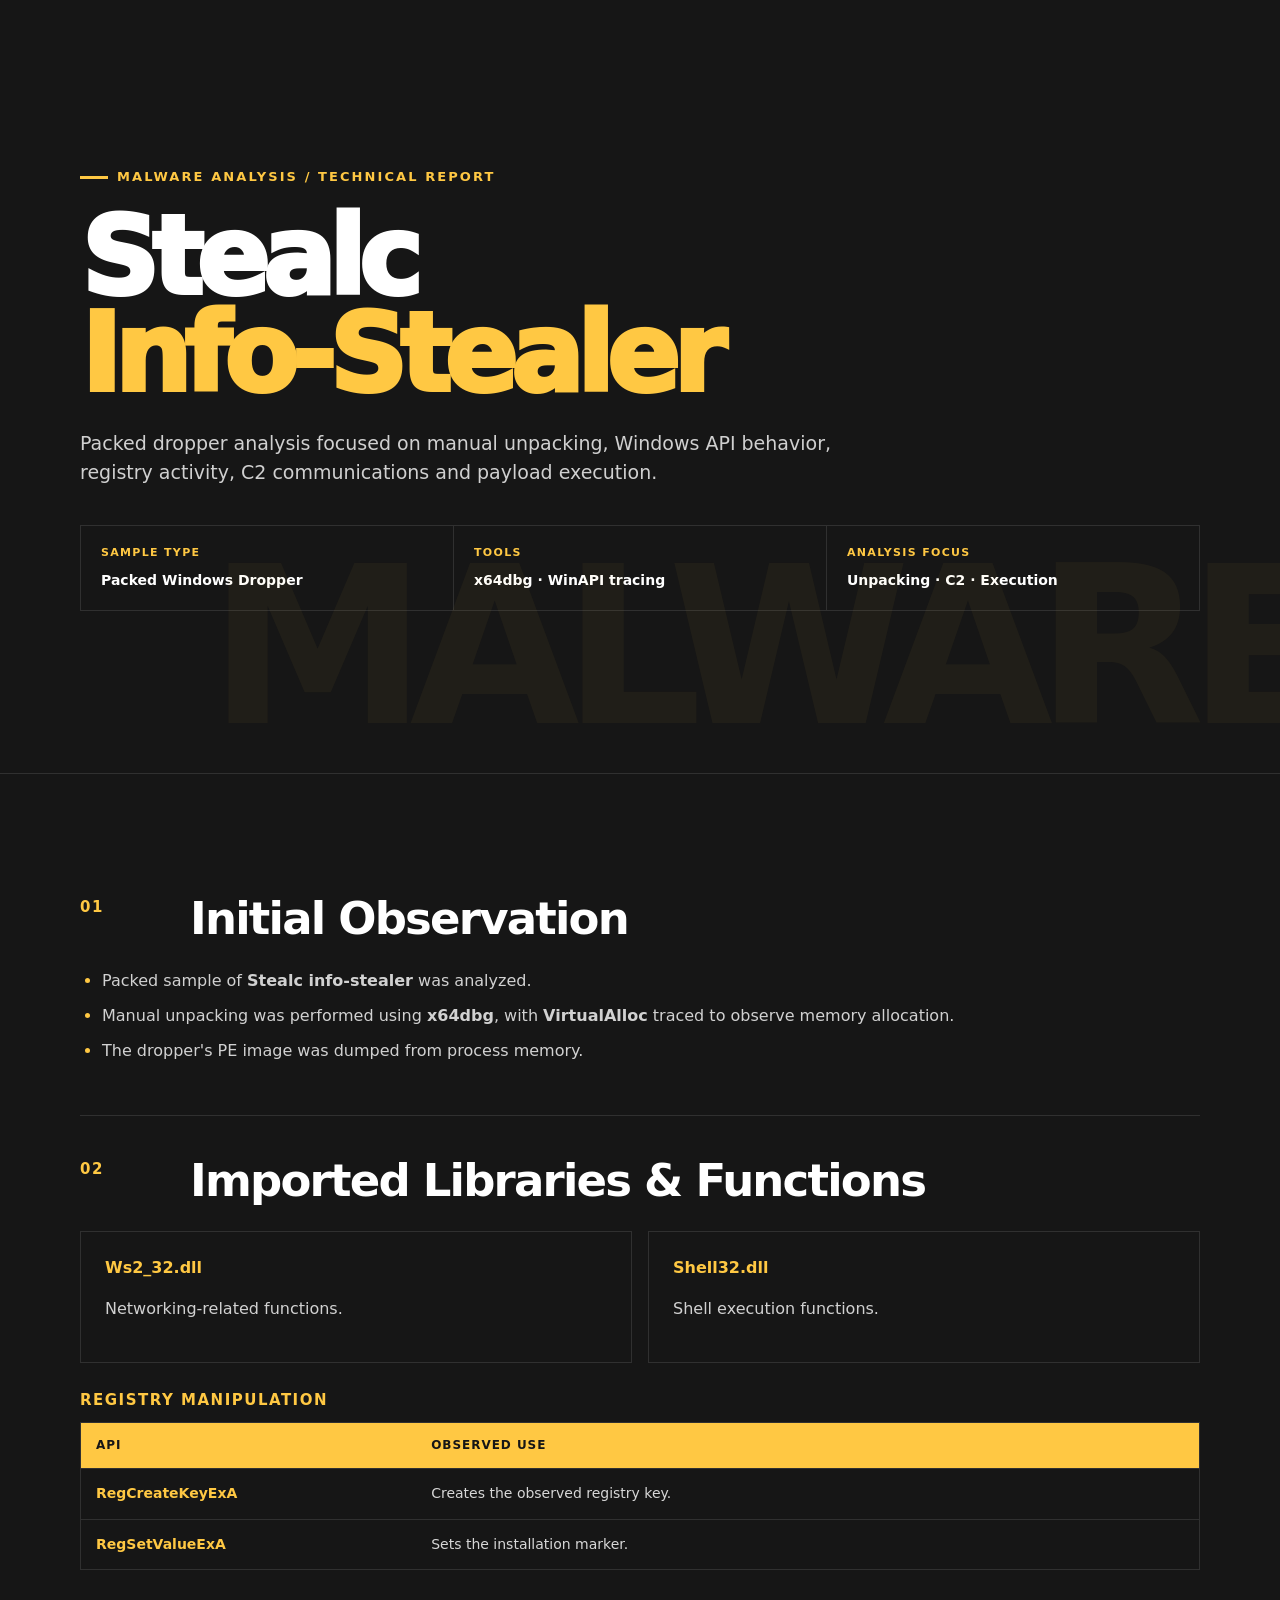
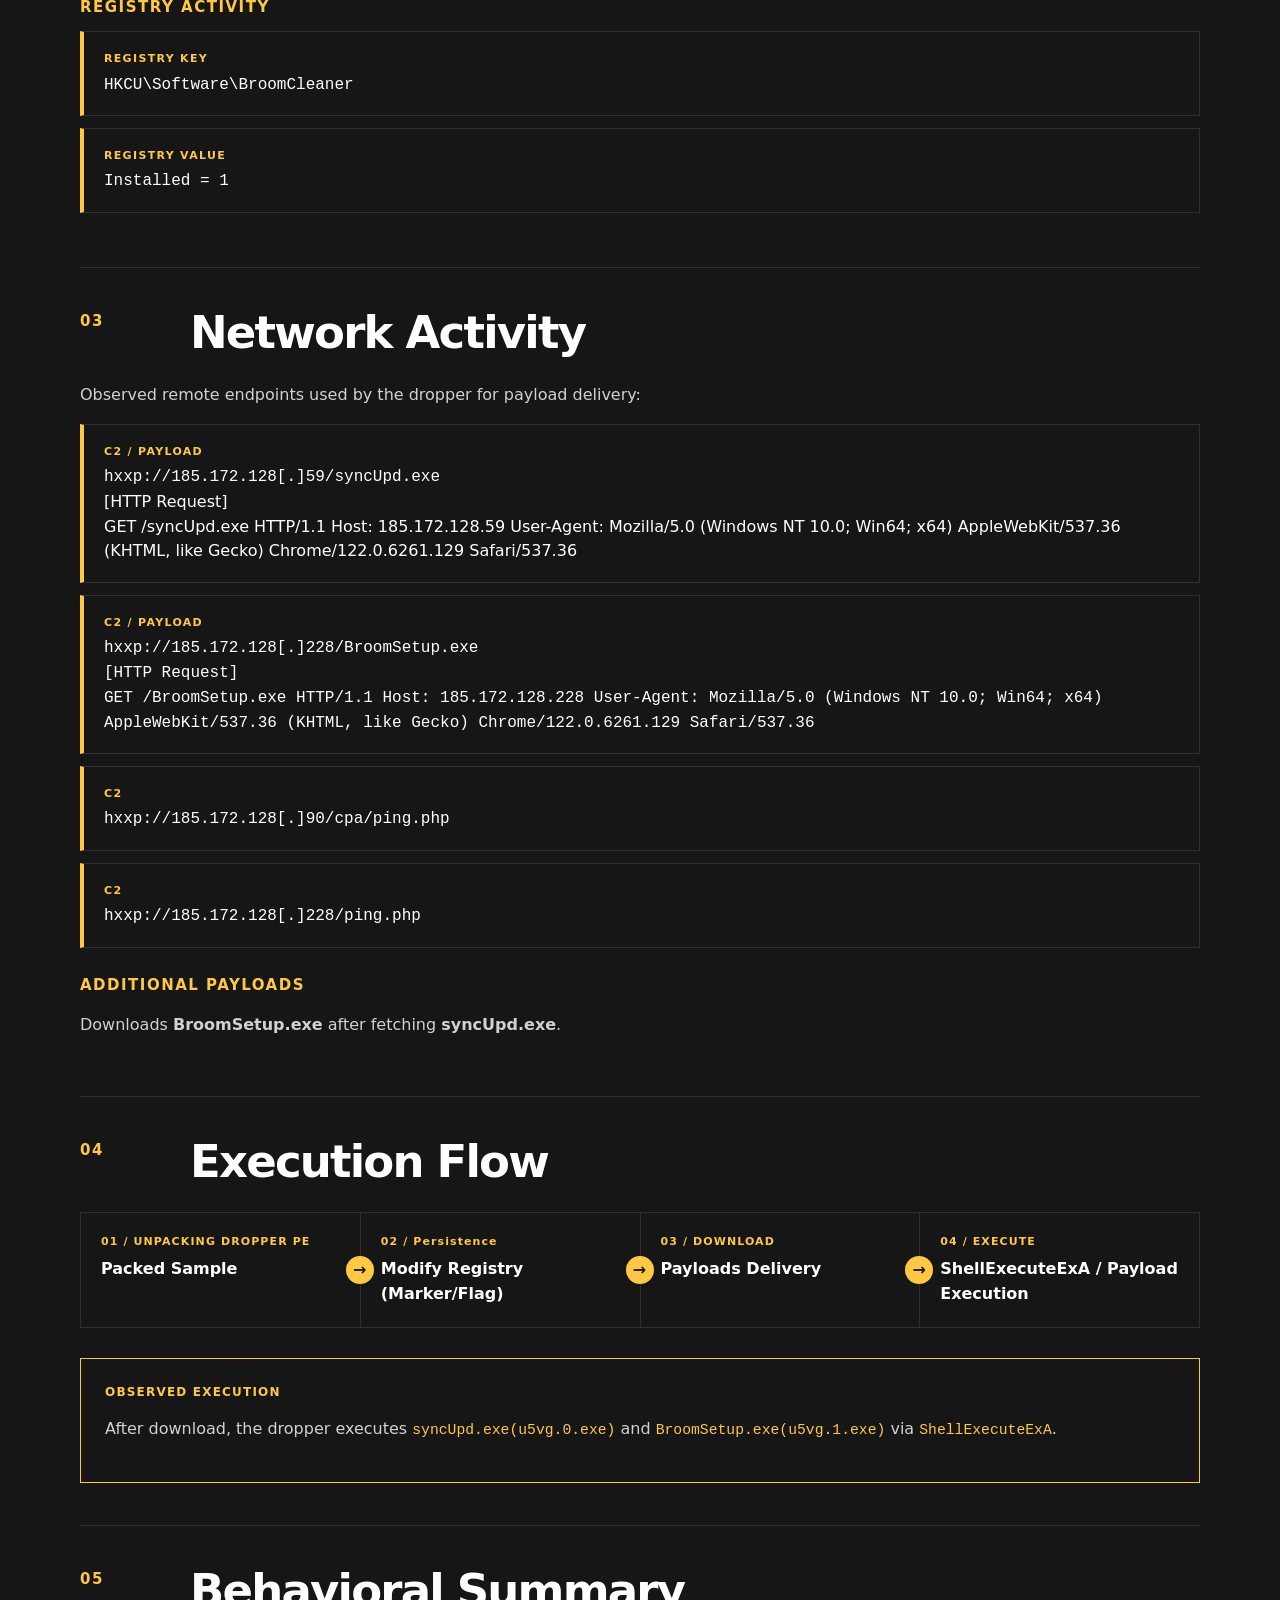
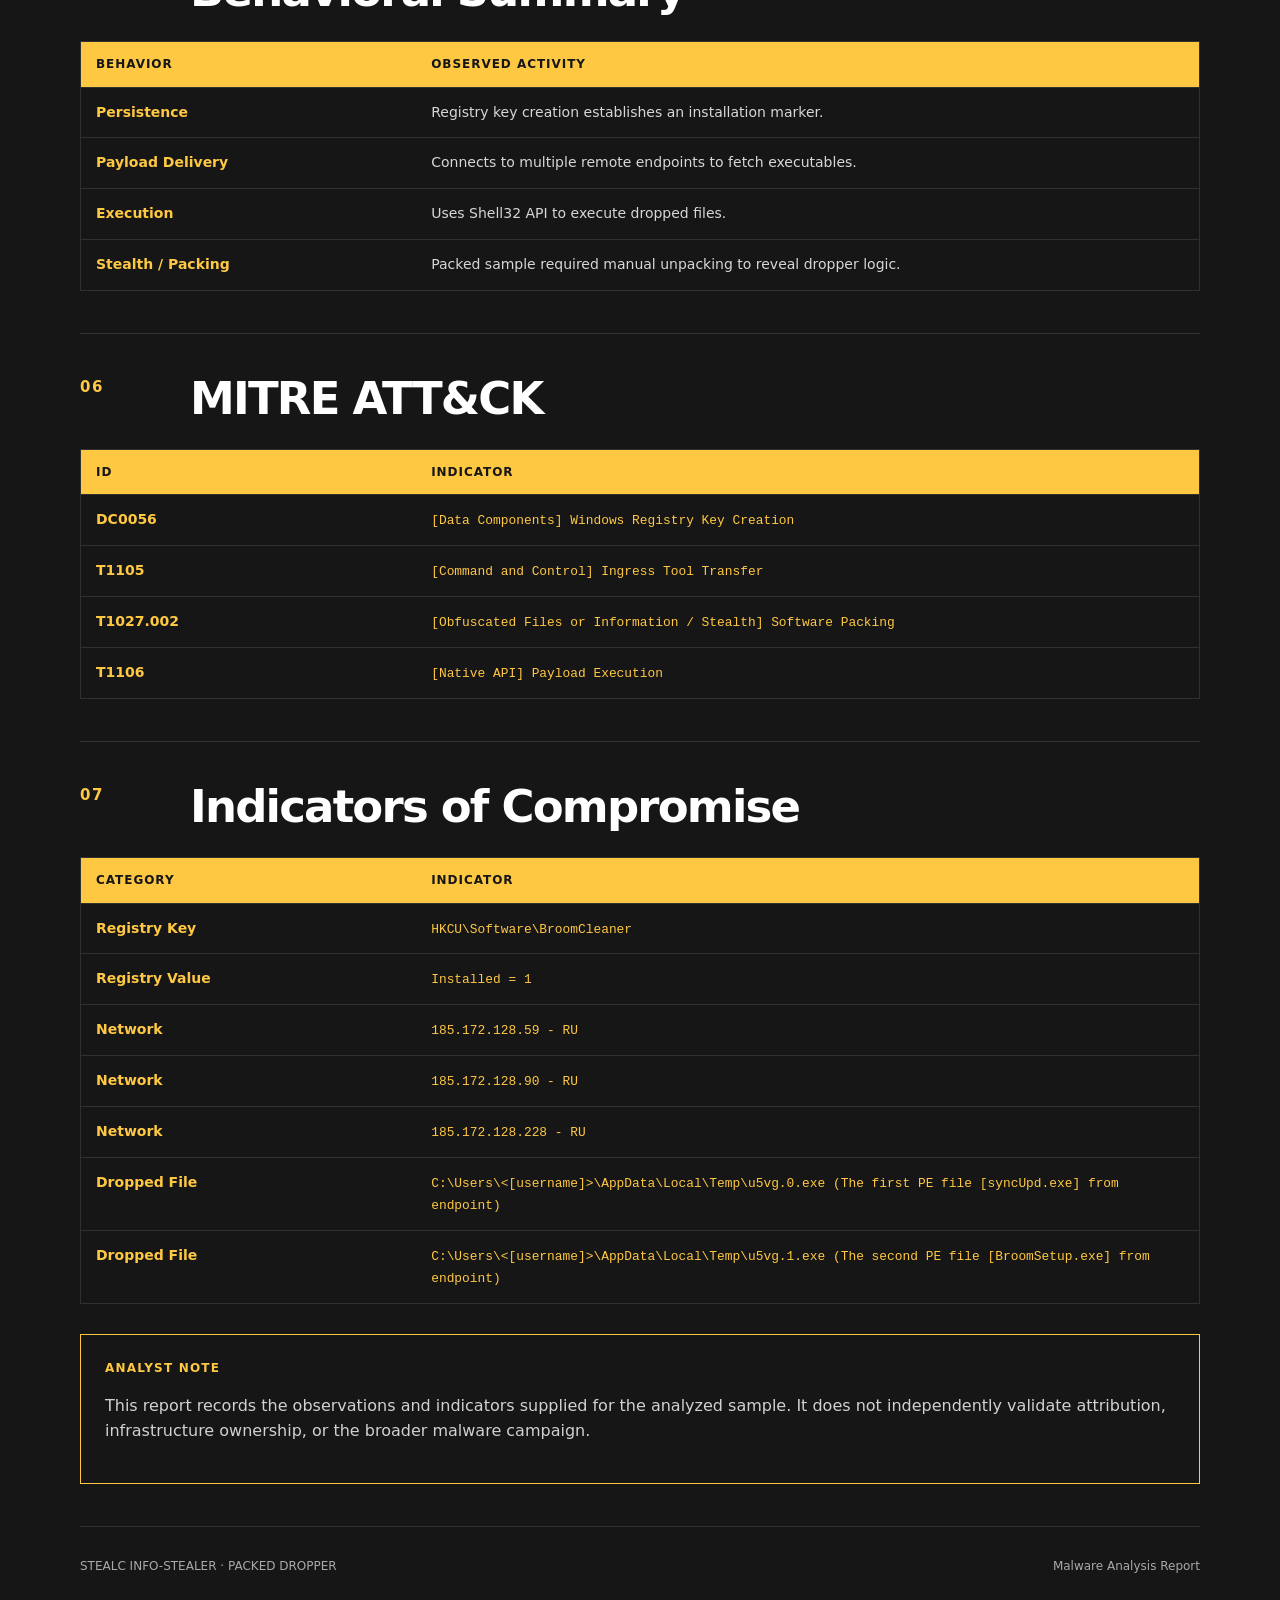
==== StealcReport/index.html @ ecc7126d "Update index.html with C2 payload HTTP requests Added HTTP request details for two payloads." ====
<!DOCTYPE html>
<html lang="en">
<head>
<meta charset="UTF-8">
<meta name="viewport" content="width=device-width, initial-scale=1.0">
<title>Stealc Info-Stealer — Malware Analysis Report</title>
<style>
  :root {
    --yellow: #ffc843;
    --black: #161616;
    --white: #ffffff;
    --muted: #a9a9a9;
    --line: #303030;
  }

  * { box-sizing: border-box; }

  body {
    margin: 0;
    background: var(--black);
    color: var(--white);
    font-family: Inter, ui-sans-serif, system-ui, -apple-system, BlinkMacSystemFont, "Segoe UI", sans-serif;
    line-height: 1.55;
  }

  .container {
    width: min(1120px, calc(100% - 40px));
    margin: 0 auto;
  }

  header {
    min-height: 86vh;
    display: flex;
    align-items: center;
    border-bottom: 1px solid var(--line);
    position: relative;
    overflow: hidden;
  }

  header::after {
    content: "MALWARE";
    position: absolute;
    right: -40px;
    bottom: -45px;
    font-size: clamp(90px, 18vw, 220px);
    font-weight: 900;
    letter-spacing: -0.08em;
    color: rgba(255, 200, 67, 0.045);
    pointer-events: none;
  }

  .eyebrow {
    display: inline-flex;
    align-items: center;
    gap: 9px;
    color: var(--yellow);
    font-size: 13px;
    font-weight: 800;
    letter-spacing: .16em;
    text-transform: uppercase;
  }

  .eyebrow::before {
    content: "";
    width: 28px;
    height: 3px;
    background: var(--yellow);
  }

  h1 {
    margin: 22px 0 12px;
    font-size: clamp(54px, 9vw, 108px);
    line-height: .9;
    letter-spacing: -.065em;
    font-weight: 950;
  }

  h1 span { color: var(--yellow); }

  .lead {
    max-width: 760px;
    color: #d0d0d0;
    font-size: 19px;
    margin: 25px 0 38px;
  }

  .meta {
    display: grid;
    grid-template-columns: repeat(3, 1fr);
    gap: 1px;
    background: var(--line);
    border: 1px solid var(--line);
  }

  .meta > div {
    background: var(--black);
    padding: 18px 20px;
  }

  .label {
    display: block;
    color: var(--yellow);
    font-size: 11px;
    font-weight: 900;
    text-transform: uppercase;
    letter-spacing: .12em;
    margin-bottom: 6px;
  }

  .value {
    font-weight: 700;
    font-size: 14px;
  }

  main { padding: 80px 0; }

  section {
    padding: 42px 0;
    border-bottom: 1px solid var(--line);
  }

  .section-head {
    display: grid;
    grid-template-columns: 90px 1fr;
    gap: 20px;
    align-items: start;
    margin-bottom: 28px;
  }

  .number {
    color: var(--yellow);
    font-size: 15px;
    font-weight: 900;
    letter-spacing: .1em;
  }

  h2 {
    margin: 0;
    font-size: clamp(28px, 4vw, 45px);
    letter-spacing: -.04em;
    line-height: 1;
  }

  h3 {
    font-size: 15px;
    margin: 26px 0 10px;
    color: var(--yellow);
    text-transform: uppercase;
    letter-spacing: .1em;
  }

  p { color: #d1d1d1; }

  ul {
    margin: 0;
    padding-left: 22px;
  }

  li {
    margin: 10px 0;
    color: #d1d1d1;
  }

  li::marker { color: var(--yellow); }

  .grid {
    display: grid;
    grid-template-columns: repeat(2, 1fr);
    gap: 16px;
  }

  .card {
    border: 1px solid var(--line);
    padding: 24px;
    background: #161616;
  }

  .card strong { color: var(--yellow); }

  table {
    width: 100%;
    border-collapse: collapse;
    border: 1px solid var(--line);
    overflow: hidden;
  }

  th {
    text-align: left;
    color: var(--black);
    background: var(--yellow);
    padding: 13px 15px;
    font-size: 12px;
    text-transform: uppercase;
    letter-spacing: .08em;
  }

  td {
    padding: 14px 15px;
    border-top: 1px solid var(--line);
    color: #d7d7d7;
    font-size: 14px;
    vertical-align: top;
  }

  td:first-child {
    color: var(--yellow);
    font-weight: 800;
    width: 30%;
  }

  code {
    color: var(--yellow);
    font-family: "SFMono-Regular", Consolas, "Liberation Mono", monospace;
    font-size: .92em;
  }

  .ioc {
    border-left: 4px solid var(--yellow);
    padding: 18px 20px;
    background: #161616;
    border-top: 1px solid var(--line);
    border-right: 1px solid var(--line);
    border-bottom: 1px solid var(--line);
    margin: 12px 0;
    word-break: break-word;
  }

  .ioc .type {
    color: var(--yellow);
    font-size: 11px;
    font-weight: 900;
    letter-spacing: .12em;
    text-transform: uppercase;
    margin-bottom: 5px;
  }

  .ioc .indicator {
    font-family: "SFMono-Regular", Consolas, monospace;
    color: white;
  }

  .flow {
    display: flex;
    align-items: stretch;
    gap: 0;
    margin-top: 25px;
  }

  .flow .step {
    flex: 1;
    border: 1px solid var(--line);
    padding: 20px;
    position: relative;
  }

  .flow .step + .step { border-left: 0; }

  .flow .step:not(:last-child)::after {
    content: "→";
    position: absolute;
    right: -14px;
    top: 50%;
    transform: translateY(-50%);
    z-index: 2;
    width: 28px;
    height: 28px;
    border-radius: 50%;
    background: var(--yellow);
    color: var(--black);
    display: grid;
    place-items: center;
    font-weight: 900;
  }

  .step-num {
    color: var(--yellow);
    font-size: 11px;
    font-weight: 900;
    letter-spacing: .1em;
  }

  .step-title {
    font-weight: 850;
    margin-top: 7px;
  }

  .callout {
    margin-top: 30px;
    padding: 24px;
    border: 1px solid var(--yellow);
  }

  .callout strong {
    color: var(--yellow);
    display: block;
    margin-bottom: 7px;
    text-transform: uppercase;
    letter-spacing: .1em;
    font-size: 12px;
  }

  footer {
    padding: 30px 0 45px;
    color: var(--muted);
    font-size: 12px;
    display: flex;
    justify-content: space-between;
    gap: 20px;
  }

  @media (max-width: 760px) {
    .container { width: min(100% - 28px, 1120px); }
    .meta, .grid { grid-template-columns: 1fr; }
    .section-head { grid-template-columns: 50px 1fr; gap: 12px; }
    .flow { flex-direction: column; }
    .flow .step + .step { border-left: 1px solid var(--line); border-top: 0; }
    .flow .step:not(:last-child)::after {
      right: 50%;
      top: auto;
      bottom: -14px;
      transform: translateX(50%);
    }
    footer { flex-direction: column; }
  }

  @media print {
    body { background: var(--black); }
    header { min-height: 95vh; }
    section { break-inside: avoid; }
    .container { width: 94%; }
  }
</style>
</head>

<body>
<header>
  <div class="container">
    <div class="eyebrow">Malware Analysis / Technical Report</div>
    <h1>Stealc<br><span>Info-Stealer</span></h1>
    <p class="lead">
      Packed dropper analysis focused on manual unpacking, Windows API behavior,
      registry activity, C2 communications and payload execution.
    </p>

    <div class="meta">
      <div>
        <span class="label">Sample Type</span>
        <span class="value">Packed Windows Dropper</span>
      </div>
      <div>
        <span class="label">Tools</span>
        <span class="value">x64dbg · WinAPI tracing</span>
      </div>
      <div>
        <span class="label">Analysis Focus</span>
        <span class="value">Unpacking · C2 · Execution</span>
      </div>
    </div>
  </div>
</header>

<main class="container">

<section>
  <div class="section-head">
    <div class="number">01</div>
    <h2>Initial Observation</h2>
  </div>
  <ul>
    <li>Packed sample of <strong>Stealc info-stealer</strong> was analyzed.</li>
    <li>Manual unpacking was performed using <strong>x64dbg</strong>, with <strong>VirtualAlloc</strong> traced to observe memory allocation.</li>
    <li>The dropper's PE image was dumped from process memory.</li>
  </ul>
</section>

<section>
  <div class="section-head">
    <div class="number">02</div>
    <h2>Imported Libraries &amp; Functions</h2>
  </div>

  <div class="grid">
    <div class="card">
      <strong>Ws2_32.dll</strong>
      <p>Networking-related functions.</p>
    </div>
    <div class="card">
      <strong>Shell32.dll</strong>
      <p>Shell execution functions.</p>
    </div>
  </div>

  <h3>Registry Manipulation</h3>
  <table>
    <thead>
      <tr><th>API</th><th>Observed use</th></tr>
    </thead>
    <tbody>
      <tr><td>RegCreateKeyExA</td><td>Creates the observed registry key.</td></tr>
      <tr><td>RegSetValueExA</td><td>Sets the installation marker.</td></tr>
    </tbody>
  </table>

  <h3>Registry Activity</h3>
  <div class="ioc">
    <div class="type">Registry Key</div>
    <div class="indicator">HKCU\Software\BroomCleaner</div>
  </div>
  <div class="ioc">
    <div class="type">Registry Value</div>
    <div class="indicator">Installed = 1</div>
  </div>
</section>

<section>
  <div class="section-head">
    <div class="number">03</div>
    <h2>Network Activity</h2>
  </div>

  <p>Observed remote endpoints used by the dropper for payload delivery:</p>

  <div class="ioc">
    <div class="type">C2 / Payload</div>
    <div class="indicator">hxxp://185.172.128[.]59/syncUpd.exe</div>

     <div class="subind">

           [HTTP Request]<br>
           GET /syncUpd.exe HTTP/1.1
           Host: 185.172.128.59
           User-Agent: Mozilla/5.0 (Windows NT 10.0; Win64; x64) AppleWebKit/537.36 (KHTML, like Gecko) Chrome/122.0.6261.129 Safari/537.36
     </div>
  </div>

  <div class="ioc">
    <div class="type">C2 / Payload</div>
    <div class="indicator">hxxp://185.172.128[.]228/BroomSetup.exe
        <div class="subind">

           [HTTP Request]<br>
           GET /BroomSetup.exe HTTP/1.1
           Host: 185.172.128.228  
           User-Agent: Mozilla/5.0 (Windows NT 10.0; Win64; x64) AppleWebKit/537.36 (KHTML, like Gecko) Chrome/122.0.6261.129 Safari/537.36

        </div>
       
    </div>
  </div>
  
  <div class="ioc">
    <div class="type">C2</div>
    <div class="indicator">hxxp://185.172.128[.]90/cpa/ping.php</div>
  </div>
  <div class="ioc">
    <div class="type">C2</div>
    <div class="indicator">hxxp://185.172.128[.]228/ping.php</div>
  </div>

  <h3>Additional Payloads</h3>
  <p>Downloads <strong>BroomSetup.exe</strong> after fetching <strong>syncUpd.exe</strong>.</p>
</section>

<section>
  <div class="section-head">
    <div class="number">04</div>
    <h2>Execution Flow</h2>
  </div>

  <div class="flow">
    <div class="step">
      <div class="step-num">01 / UNPACKING DROPPER PE</div>
      <div class="step-title">Packed Sample</div>
    </div>

    <div class="step">
      <div class="step-num">02 / Persistence</div>
      <div class="step-title">Modify Registry (Marker/Flag)</div>
    </div>
    
    <div class="step">
      <div class="step-num">03 / DOWNLOAD </div>
      <div class="step-title">Payloads Delivery</div>
    </div>
    <div class="step">
      <div class="step-num">04 / EXECUTE</div>
      <div class="step-title">ShellExecuteExA / Payload Execution</div>
    </div>

 
  </div>

  <div class="callout">
    <strong>Observed execution</strong>
    <p>
      After download, the dropper executes <code>syncUpd.exe(u5vg.0.exe)</code> and
      <code>BroomSetup.exe(u5vg.1.exe)</code> via <code>ShellExecuteExA</code>.
    </p>
  </div>
</section>

<section>
  <div class="section-head">
    <div class="number">05</div>
    <h2>Behavioral Summary</h2>
  </div>

  <table>
    <thead>
      <tr><th>Behavior</th><th>Observed Activity</th></tr>
    </thead>
    <tbody>
      <tr>
        <td>Persistence</td>
        <td>Registry key creation establishes an installation marker.</td>
      </tr>
      <tr>
        <td>Payload Delivery</td>
        <td>Connects to multiple remote endpoints to fetch executables.</td>
      </tr>
      <tr>
        <td>Execution</td>
        <td>Uses Shell32 API to execute dropped files.</td>
      </tr>
      <tr>
        <td>Stealth / Packing</td>
        <td>Packed sample required manual unpacking to reveal dropper logic.</td>
      </tr>
    </tbody>
  </table>
</section>
  <section>

     <div class="section-head">
        <div class="number">06</div>
        <h2>MITRE ATT&CK</h2>
     </div>


    
      <table>
        <thead>
          <tr><th>ID</th><th>Indicator</th></tr>
        </thead>
        <tbody>
          <tr><td>DC0056</td><td><code>[Data Components] Windows Registry Key Creation</code></td></tr>
          <tr><td>T1105</td><td><code>[Command and Control] Ingress Tool Transfer</code></td></tr>
          <tr><td>T1027.002</td><td><code>[Obfuscated Files or Information / Stealth] Software Packing</code></td></tr>
          <tr><td>T1106</td><td><code>[Native API] Payload Execution</code></td></tr>
        </tbody>
      </table>

  </section>

  
<section>

  <div class="section-head">
    <div class="number">07</div>
    <h2>Indicators of Compromise</h2>
  </div>


  <table>
    <thead>
      <tr><th>Category</th><th>Indicator</th></tr>
    </thead>
    <tbody>
      <tr><td>Registry Key</td><td><code>HKCU\Software\BroomCleaner</code></td></tr>
      <tr><td>Registry Value</td><td><code>Installed = 1</code></td></tr>
      <tr><td>Network</td><td><code>185.172.128.59 - RU</code></td></tr>
      <tr><td>Network</td><td><code>185.172.128.90 - RU</code></td></tr>
      <tr><td>Network</td><td><code>185.172.128.228 - RU</code></td></tr>
      <tr><td>Dropped File</td><td><code>C:\Users\<[username]>\AppData\Local\Temp\u5vg.0.exe (The first PE file [syncUpd.exe] from endpoint)</code></td></tr>
      <tr><td>Dropped File</td><td><code>C:\Users\<[username]>\AppData\Local\Temp\u5vg.1.exe (The second PE file [BroomSetup.exe] from endpoint)</code></td></tr>
    </tbody>
  </table>

  <div class="callout">
    <strong>Analyst Note</strong>
    <p>
      This report records the observations and indicators supplied for the analyzed sample.
      It does not independently validate attribution, infrastructure ownership,
      or the broader malware campaign.
    </p>
  </div>
</section>

<footer>
  <span>STEALC INFO-STEALER · PACKED DROPPER</span>
  <span>Malware Analysis Report</span>
</footer>

</main>
</body>
</html>
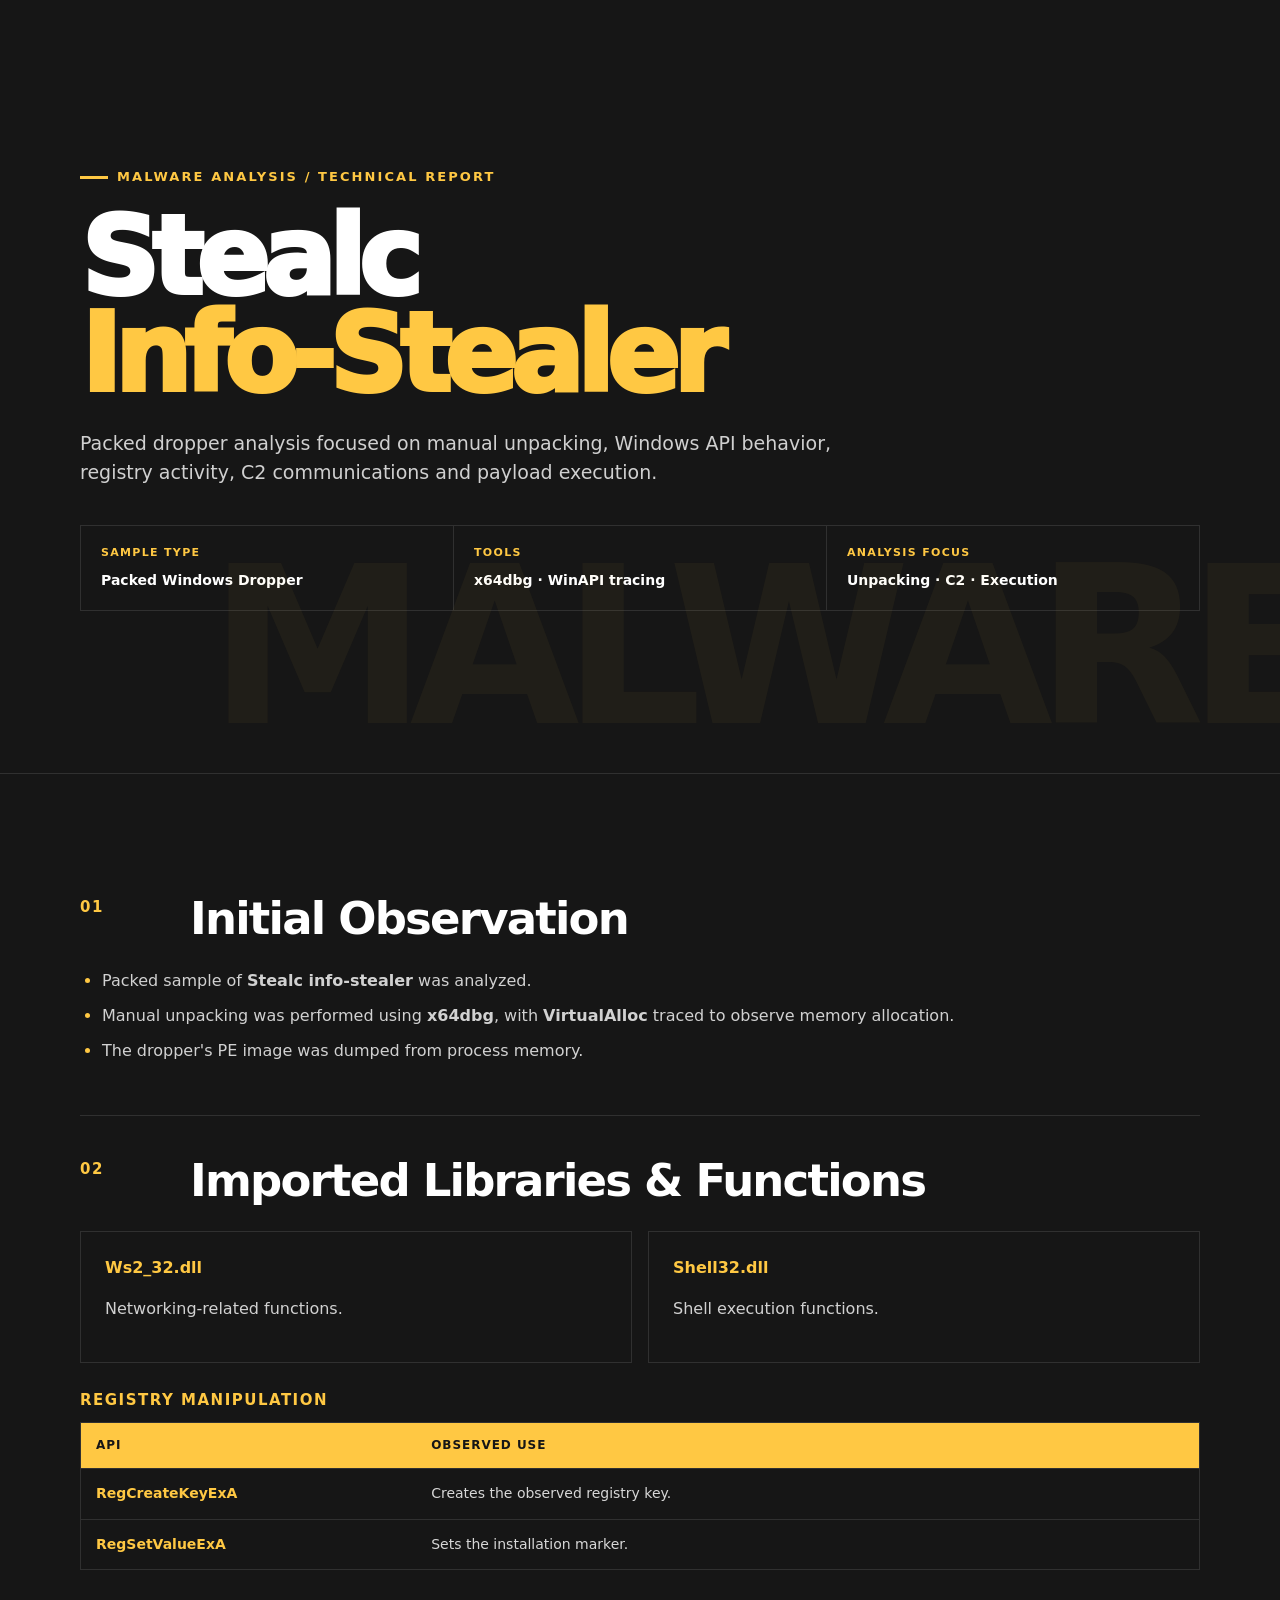
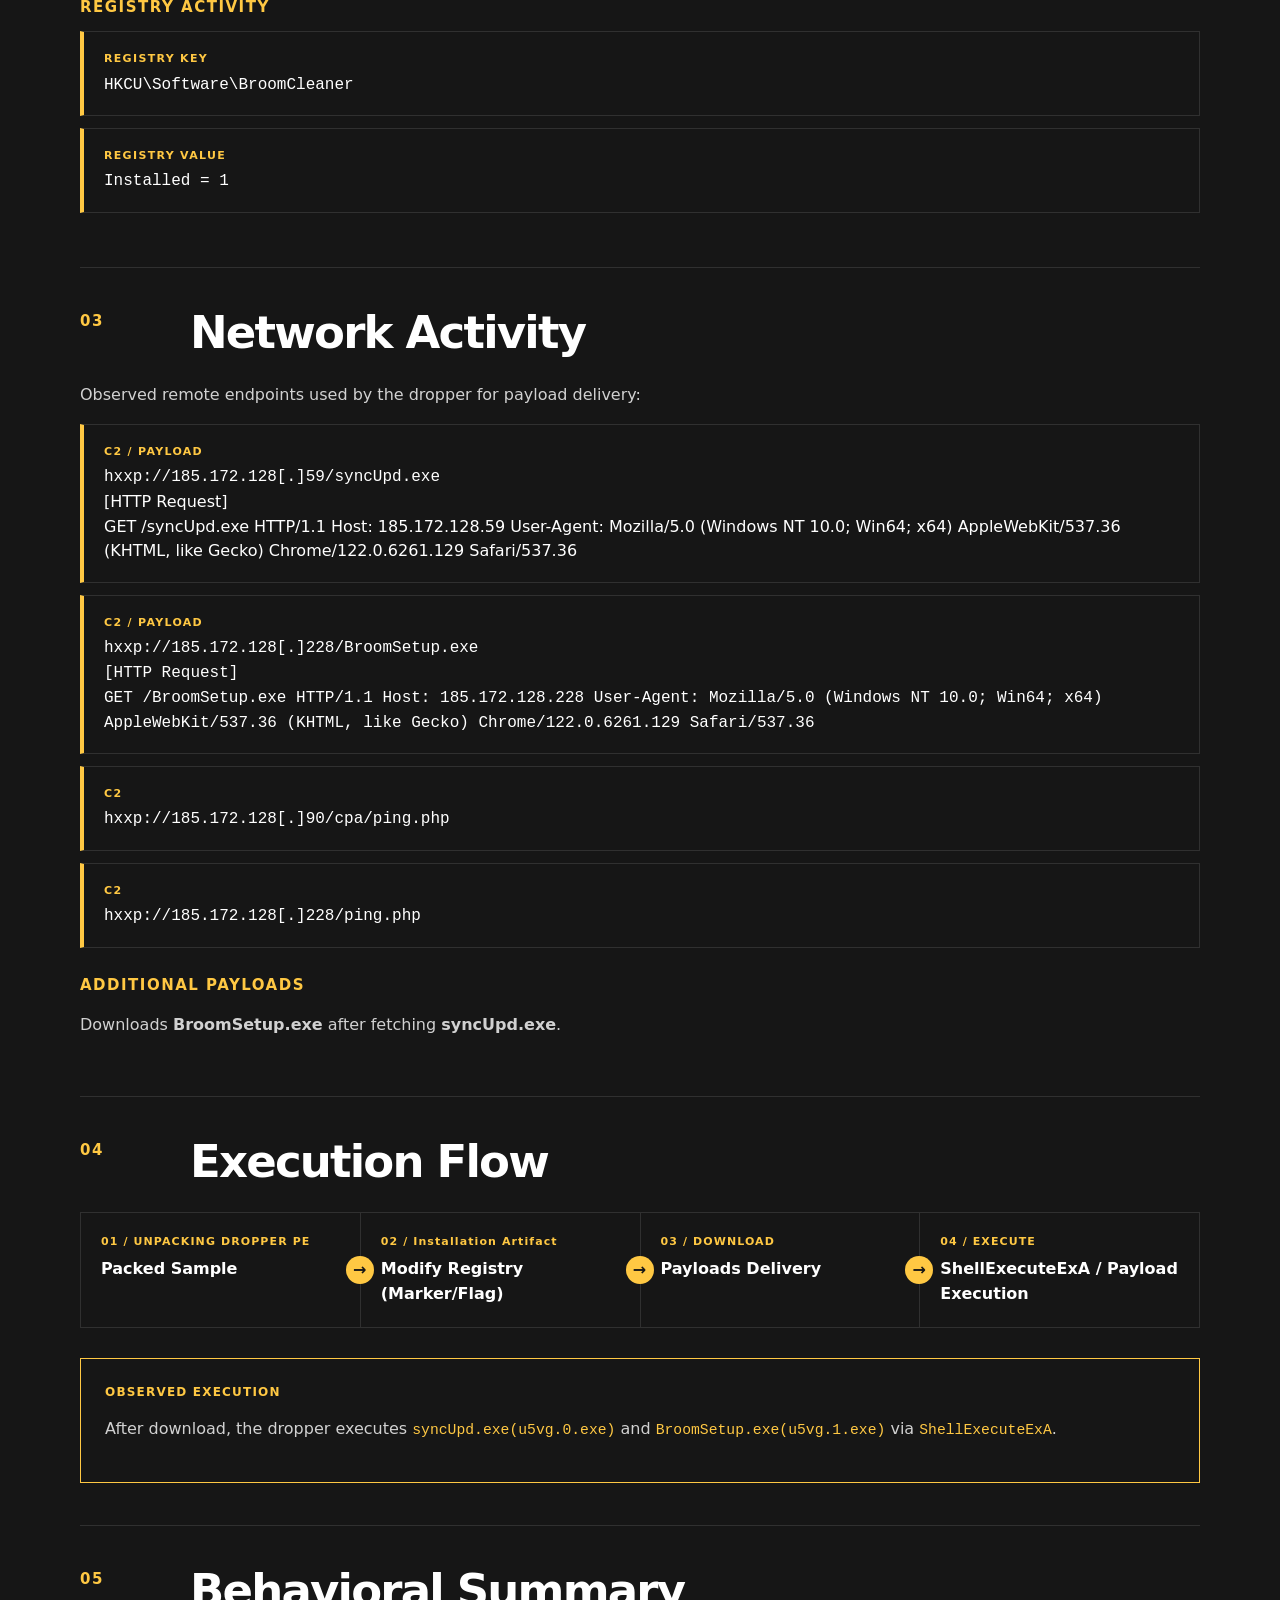
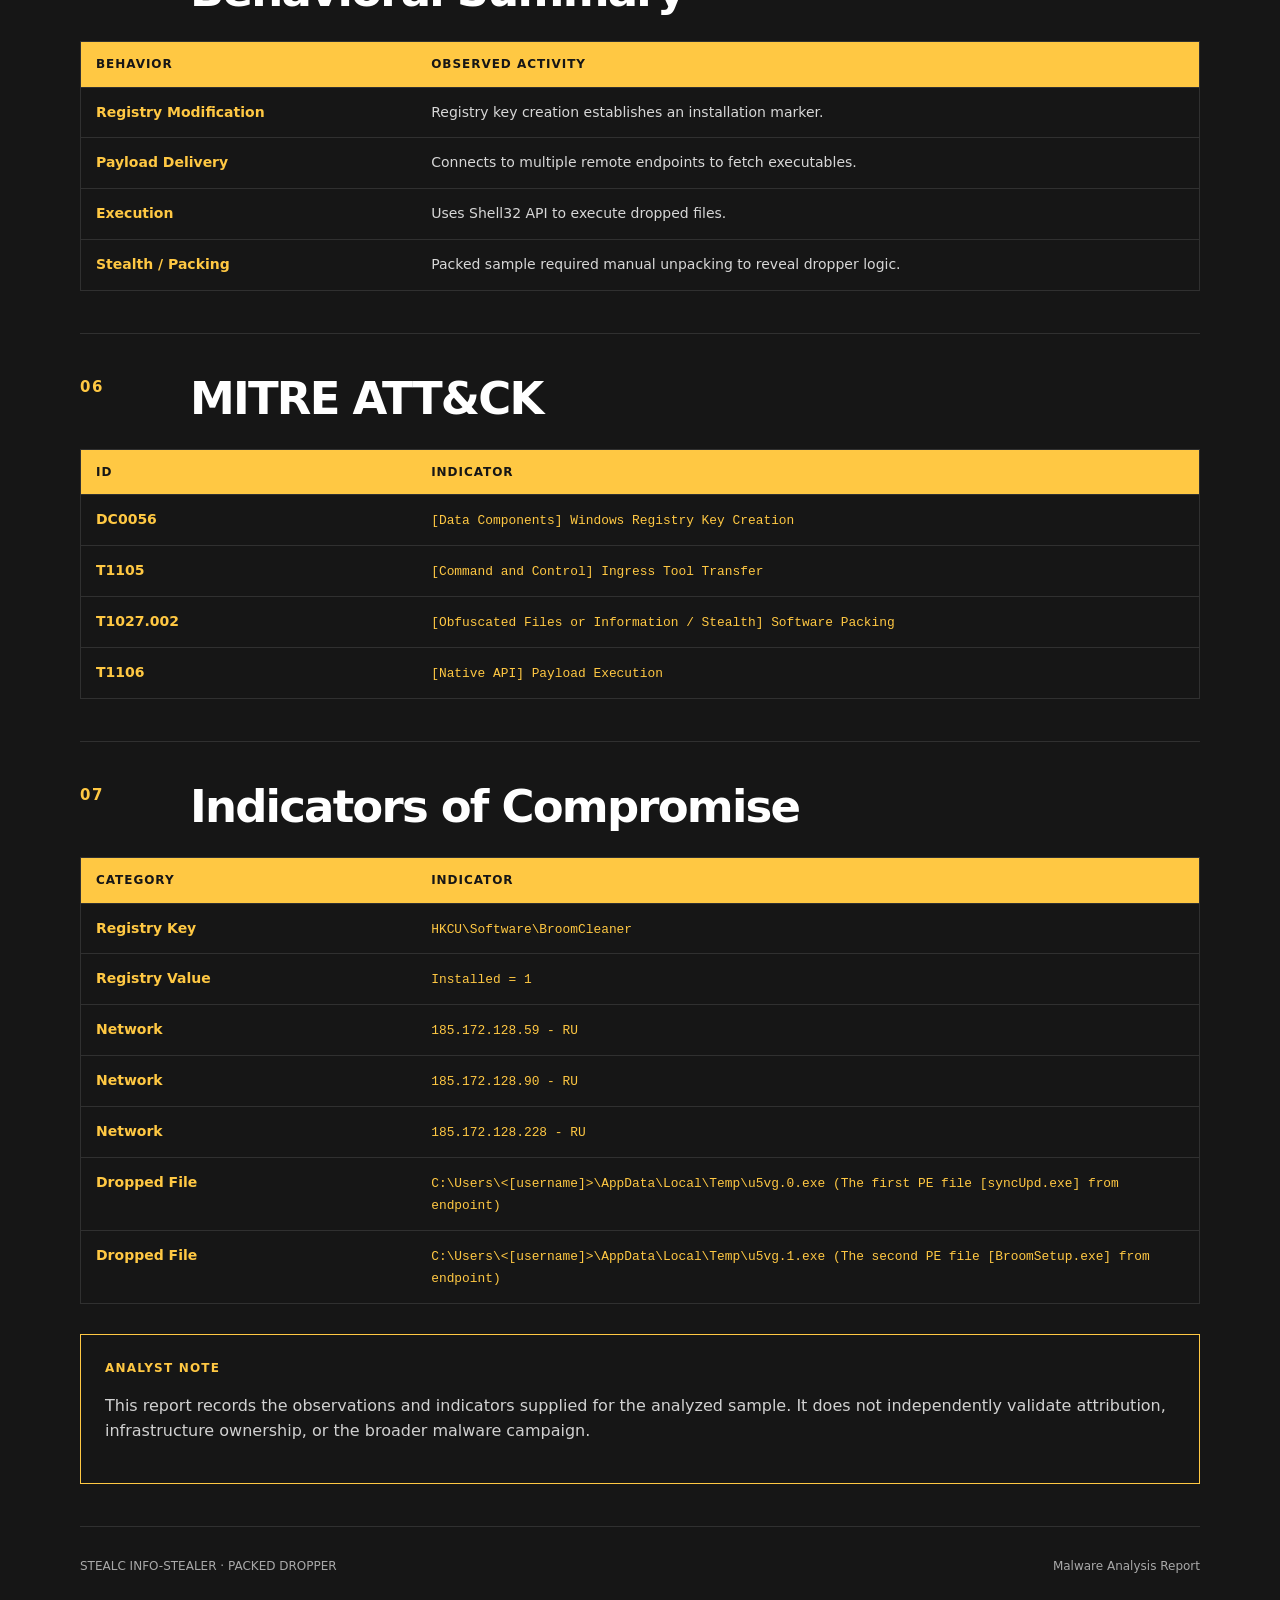
==== commit 6f61a231: "Update step description and behavior in index.html" ====
--- a/StealcReport/index.html
+++ b/StealcReport/index.html
@@ -474,7 +474,7 @@
     </div>
 
     <div class="step">
-      <div class="step-num">02 / Persistence</div>
+      <div class="step-num">02 / Installation Artifact</div>
       <div class="step-title">Modify Registry (Marker/Flag)</div>
     </div>
     
@@ -511,7 +511,7 @@
     </thead>
     <tbody>
       <tr>
-        <td>Persistence</td>
+        <td>Registry Modification</td>
         <td>Registry key creation establishes an installation marker.</td>
       </tr>
       <tr>
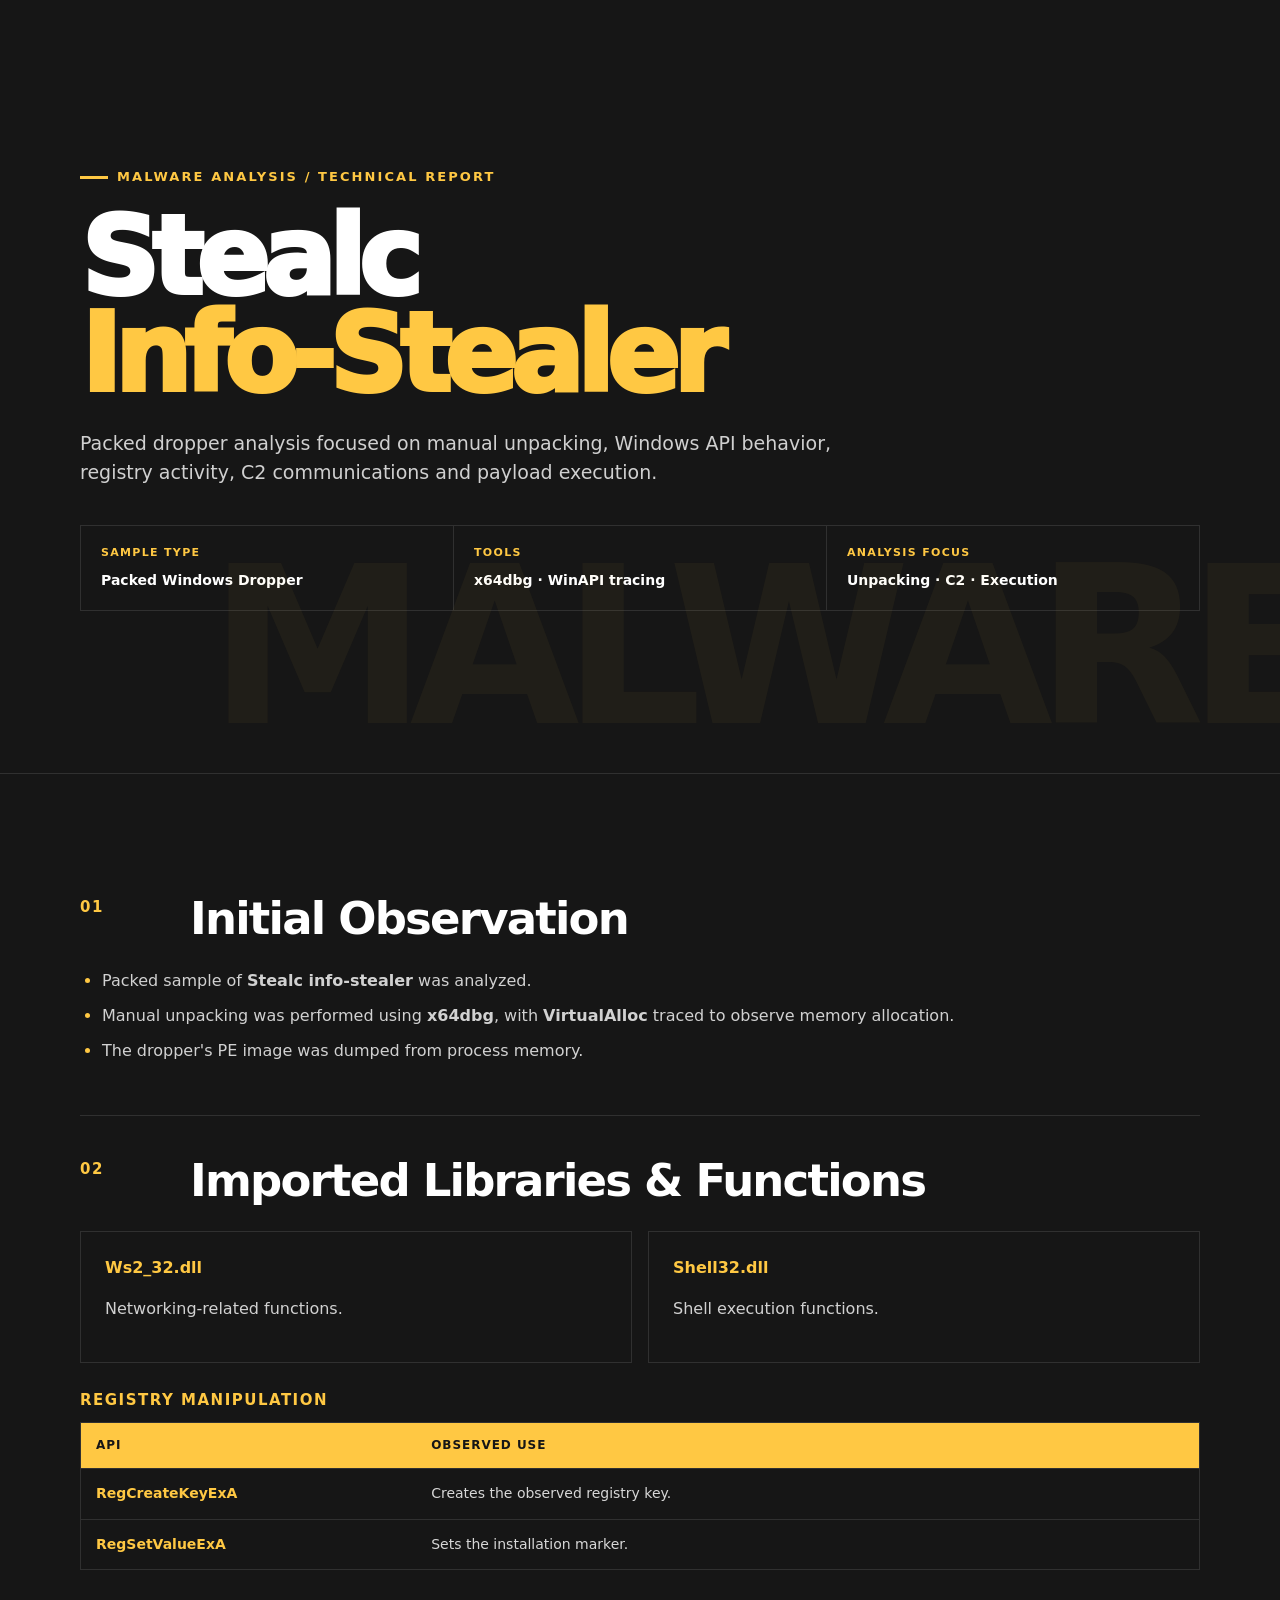
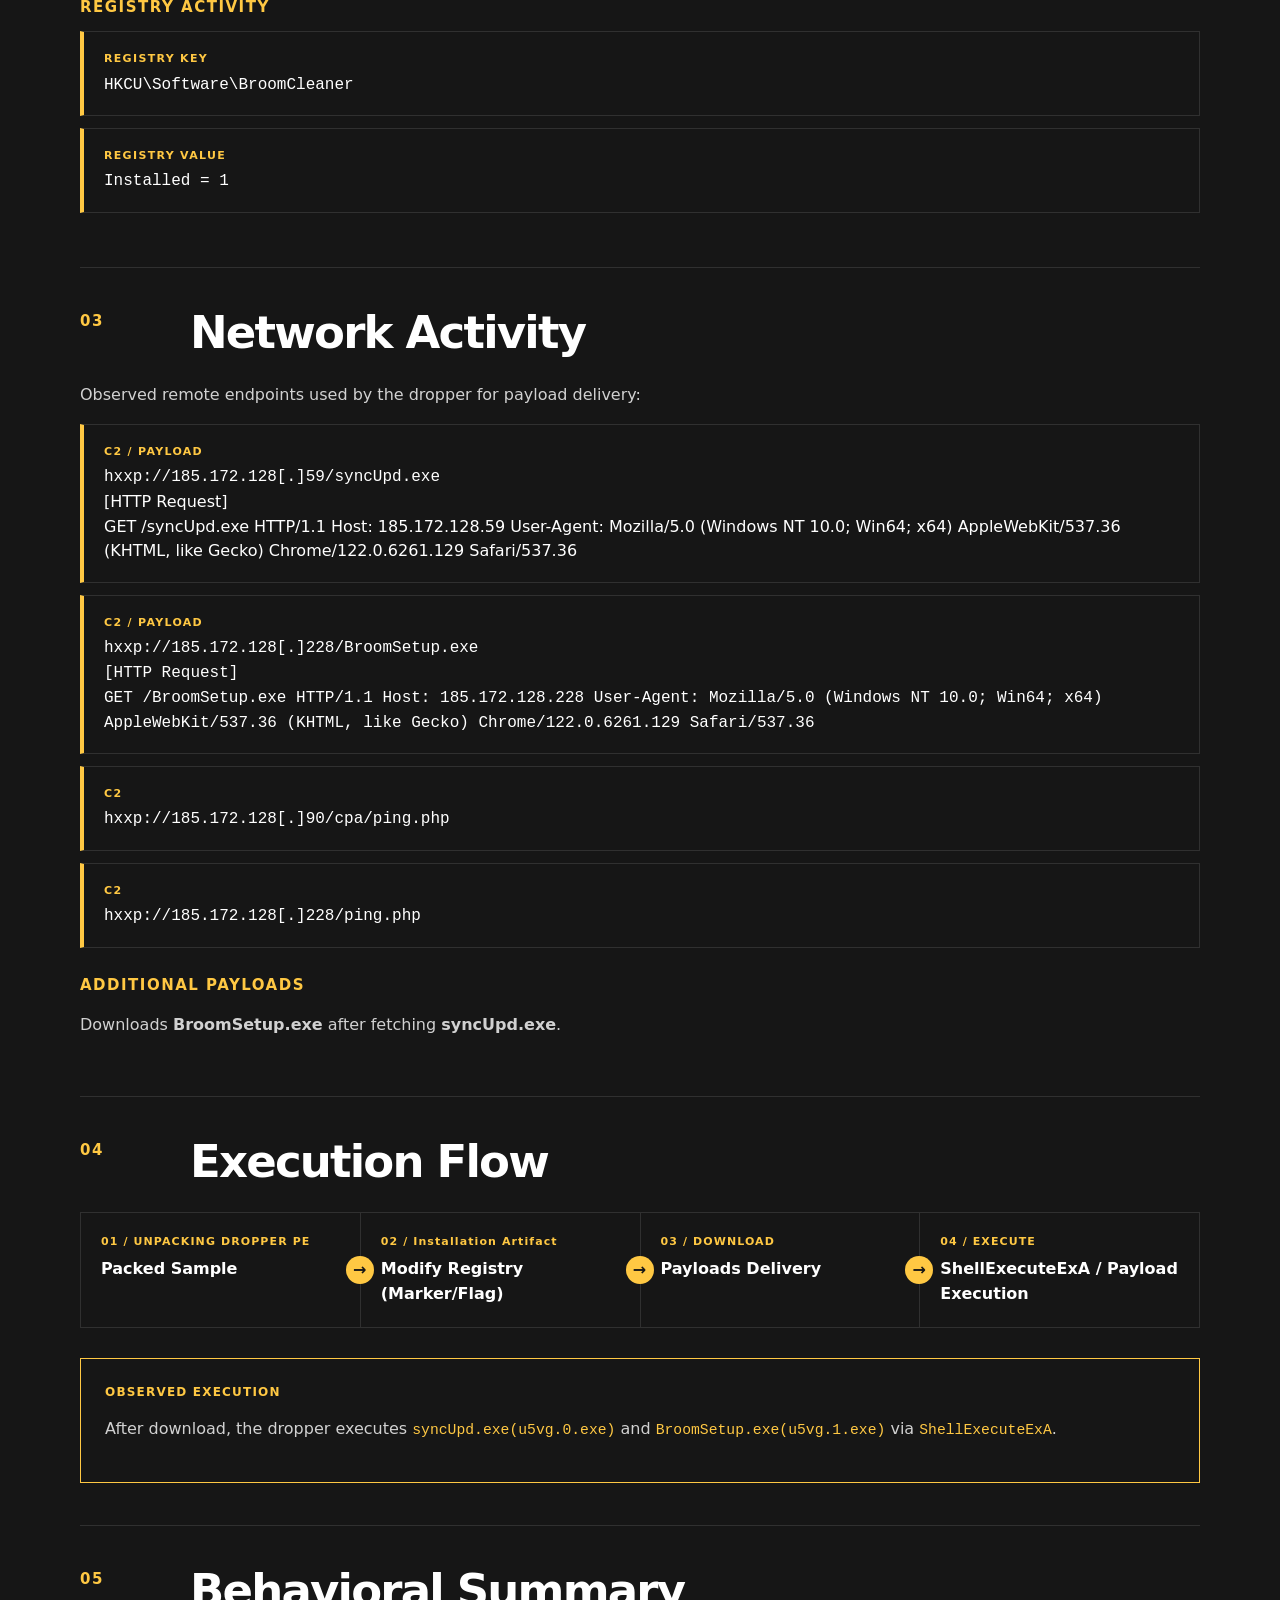
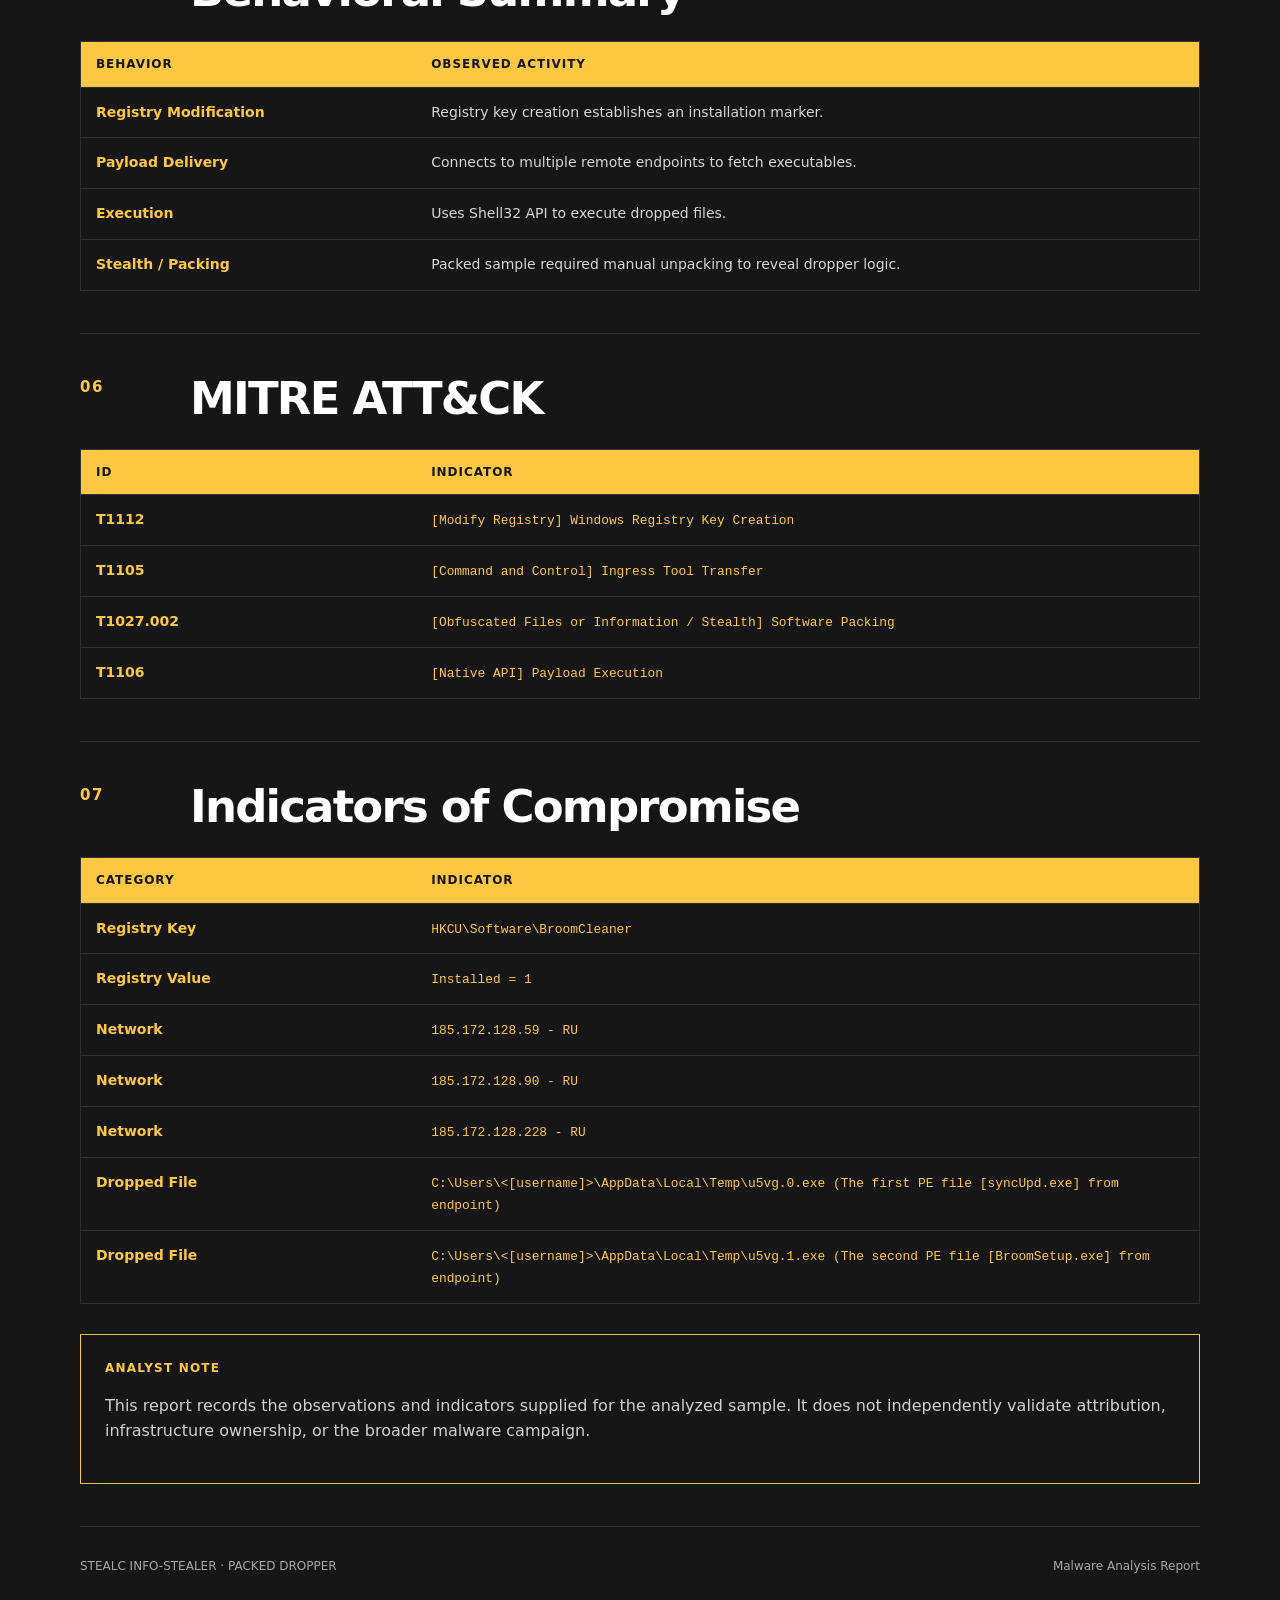
==== commit e0c62334: "Update ID and description in index.html" ====
--- a/StealcReport/index.html
+++ b/StealcReport/index.html
@@ -543,7 +543,7 @@
           <tr><th>ID</th><th>Indicator</th></tr>
         </thead>
         <tbody>
-          <tr><td>DC0056</td><td><code>[Data Components] Windows Registry Key Creation</code></td></tr>
+          <tr><td>T1112</td><td><code>[Modify Registry] Windows Registry Key Creation</code></td></tr>
           <tr><td>T1105</td><td><code>[Command and Control] Ingress Tool Transfer</code></td></tr>
           <tr><td>T1027.002</td><td><code>[Obfuscated Files or Information / Stealth] Software Packing</code></td></tr>
           <tr><td>T1106</td><td><code>[Native API] Payload Execution</code></td></tr>
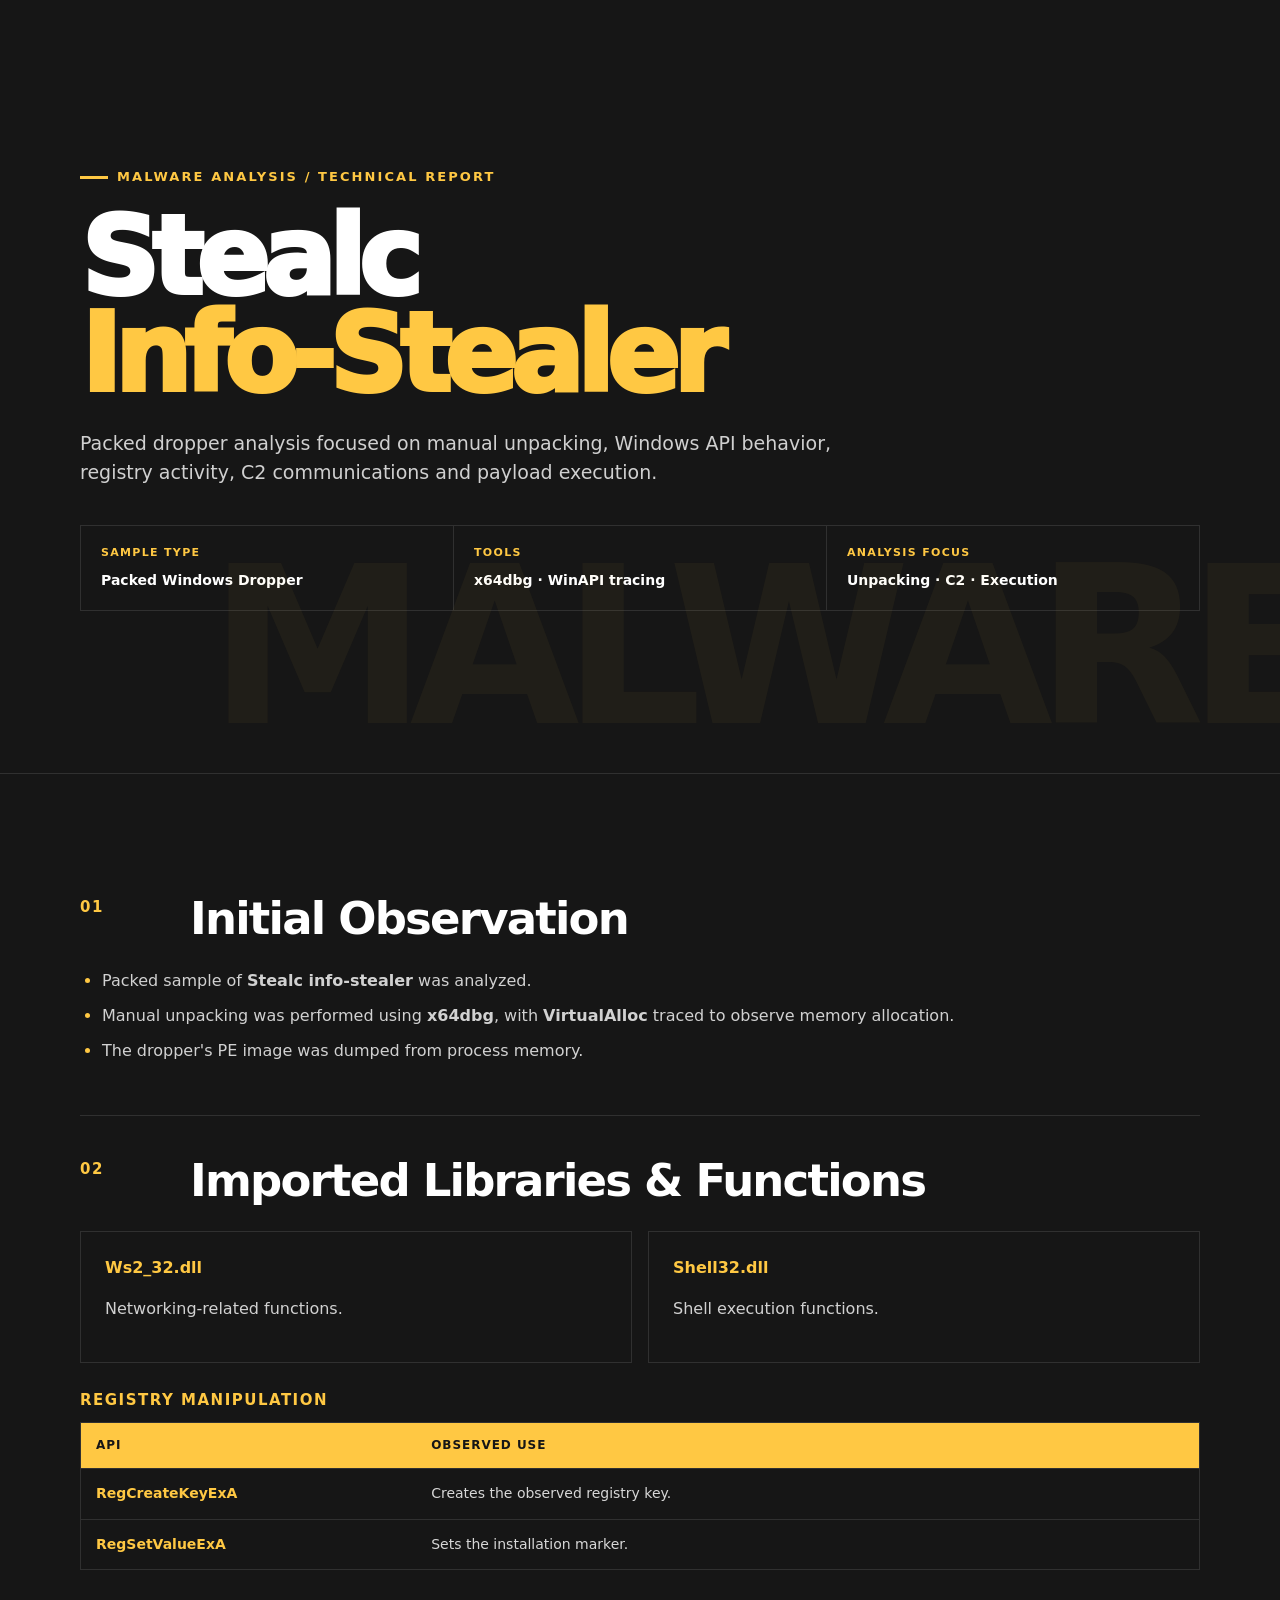
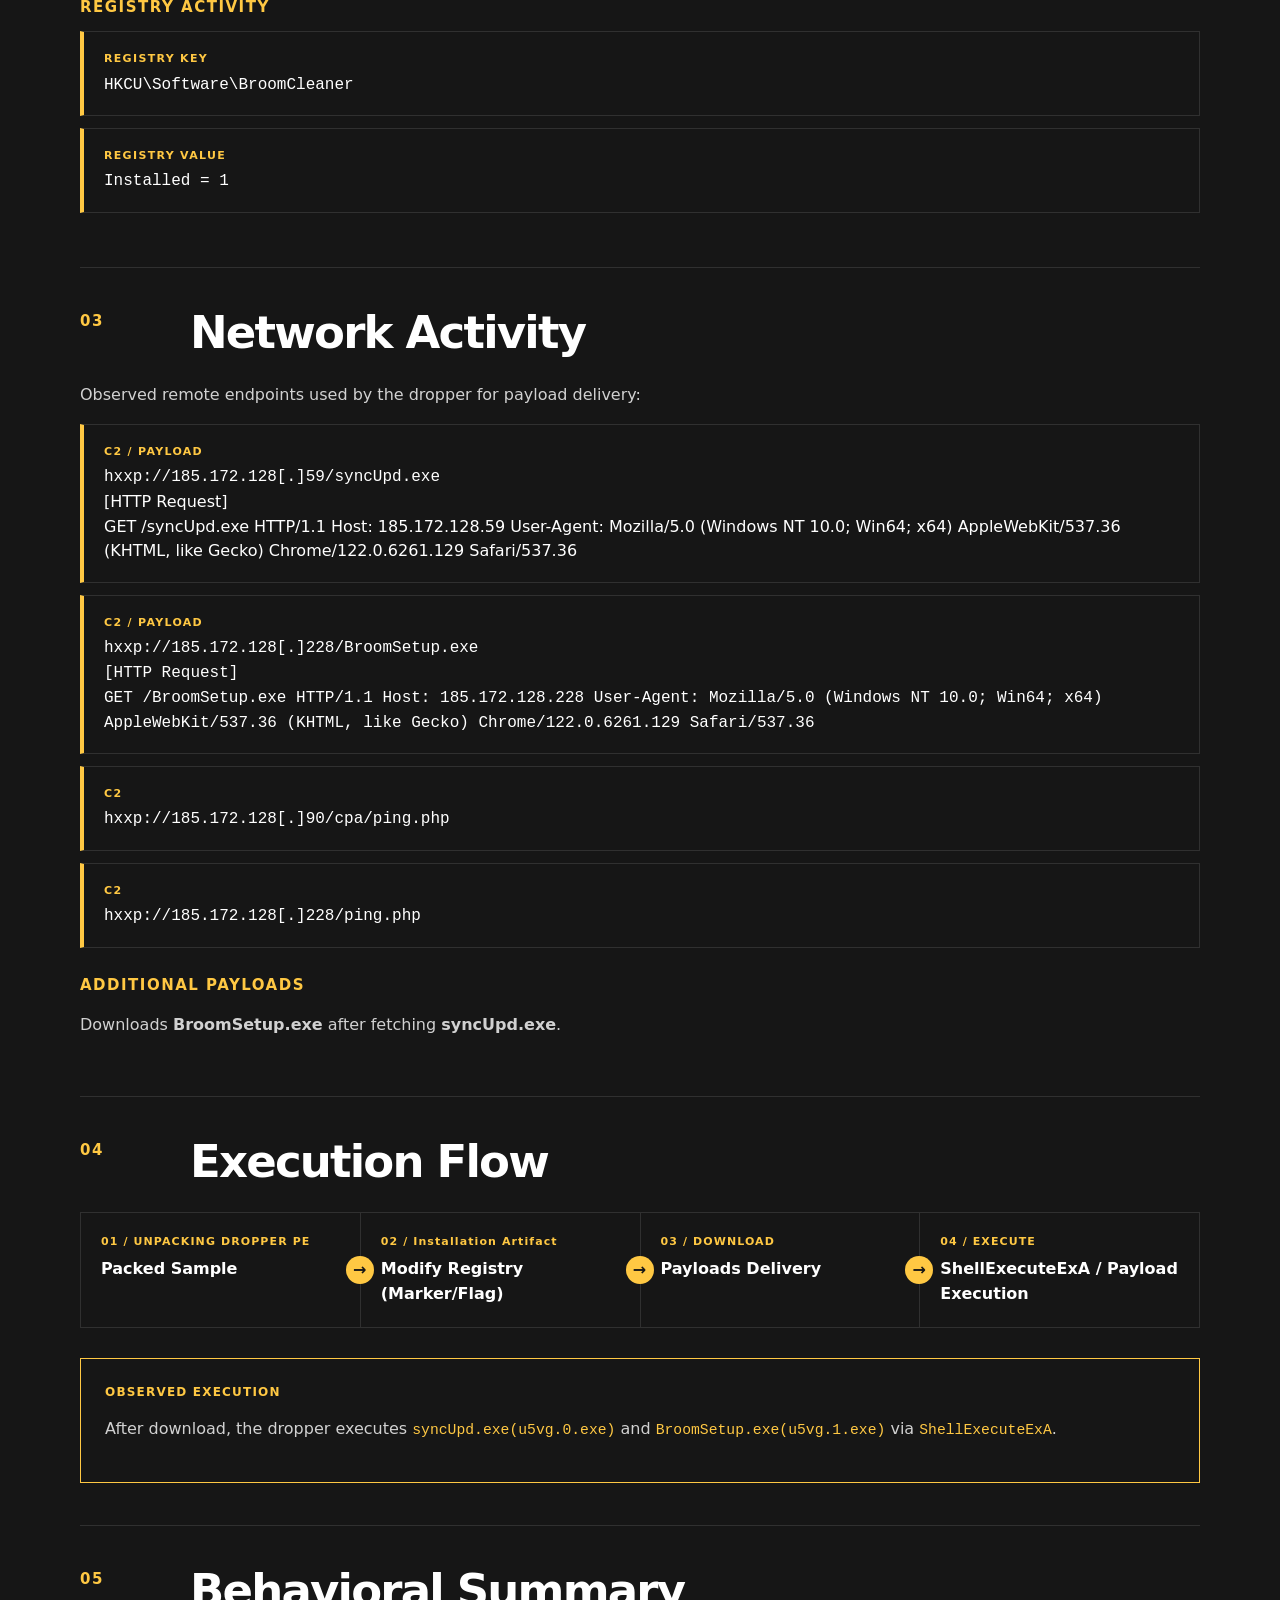
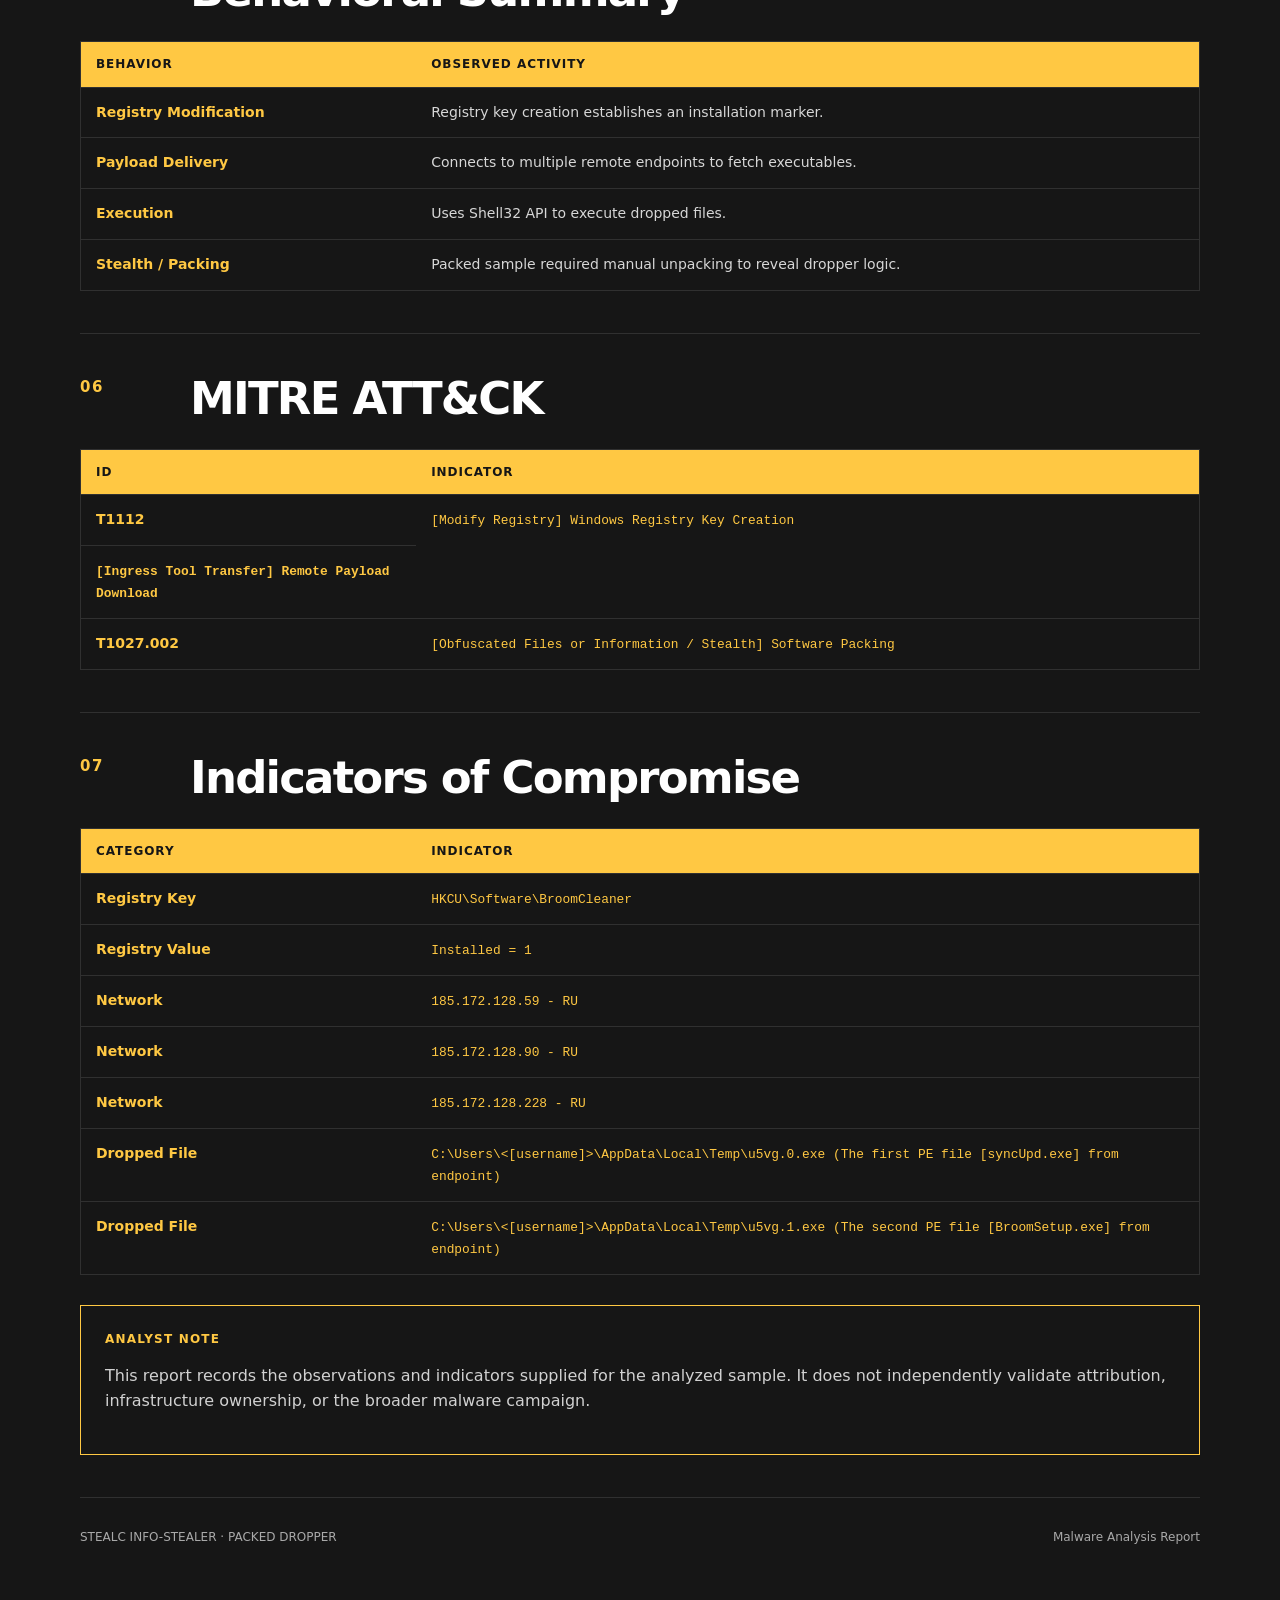
==== commit 25364d71: "Modify descriptions for T1105 and T1106 indicators Updated the description for T1105 and T1106 indic" ====
--- a/StealcReport/index.html
+++ b/StealcReport/index.html
@@ -544,9 +544,9 @@
         </thead>
         <tbody>
           <tr><td>T1112</td><td><code>[Modify Registry] Windows Registry Key Creation</code></td></tr>
-          <tr><td>T1105</td><td><code>[Command and Control] Ingress Tool Transfer</code></td></tr>
+          <td><code>[Ingress Tool Transfer] Remote Payload Download</code></td>
           <tr><td>T1027.002</td><td><code>[Obfuscated Files or Information / Stealth] Software Packing</code></td></tr>
-          <tr><td>T1106</td><td><code>[Native API] Payload Execution</code></td></tr>
+        
         </tbody>
       </table>
 
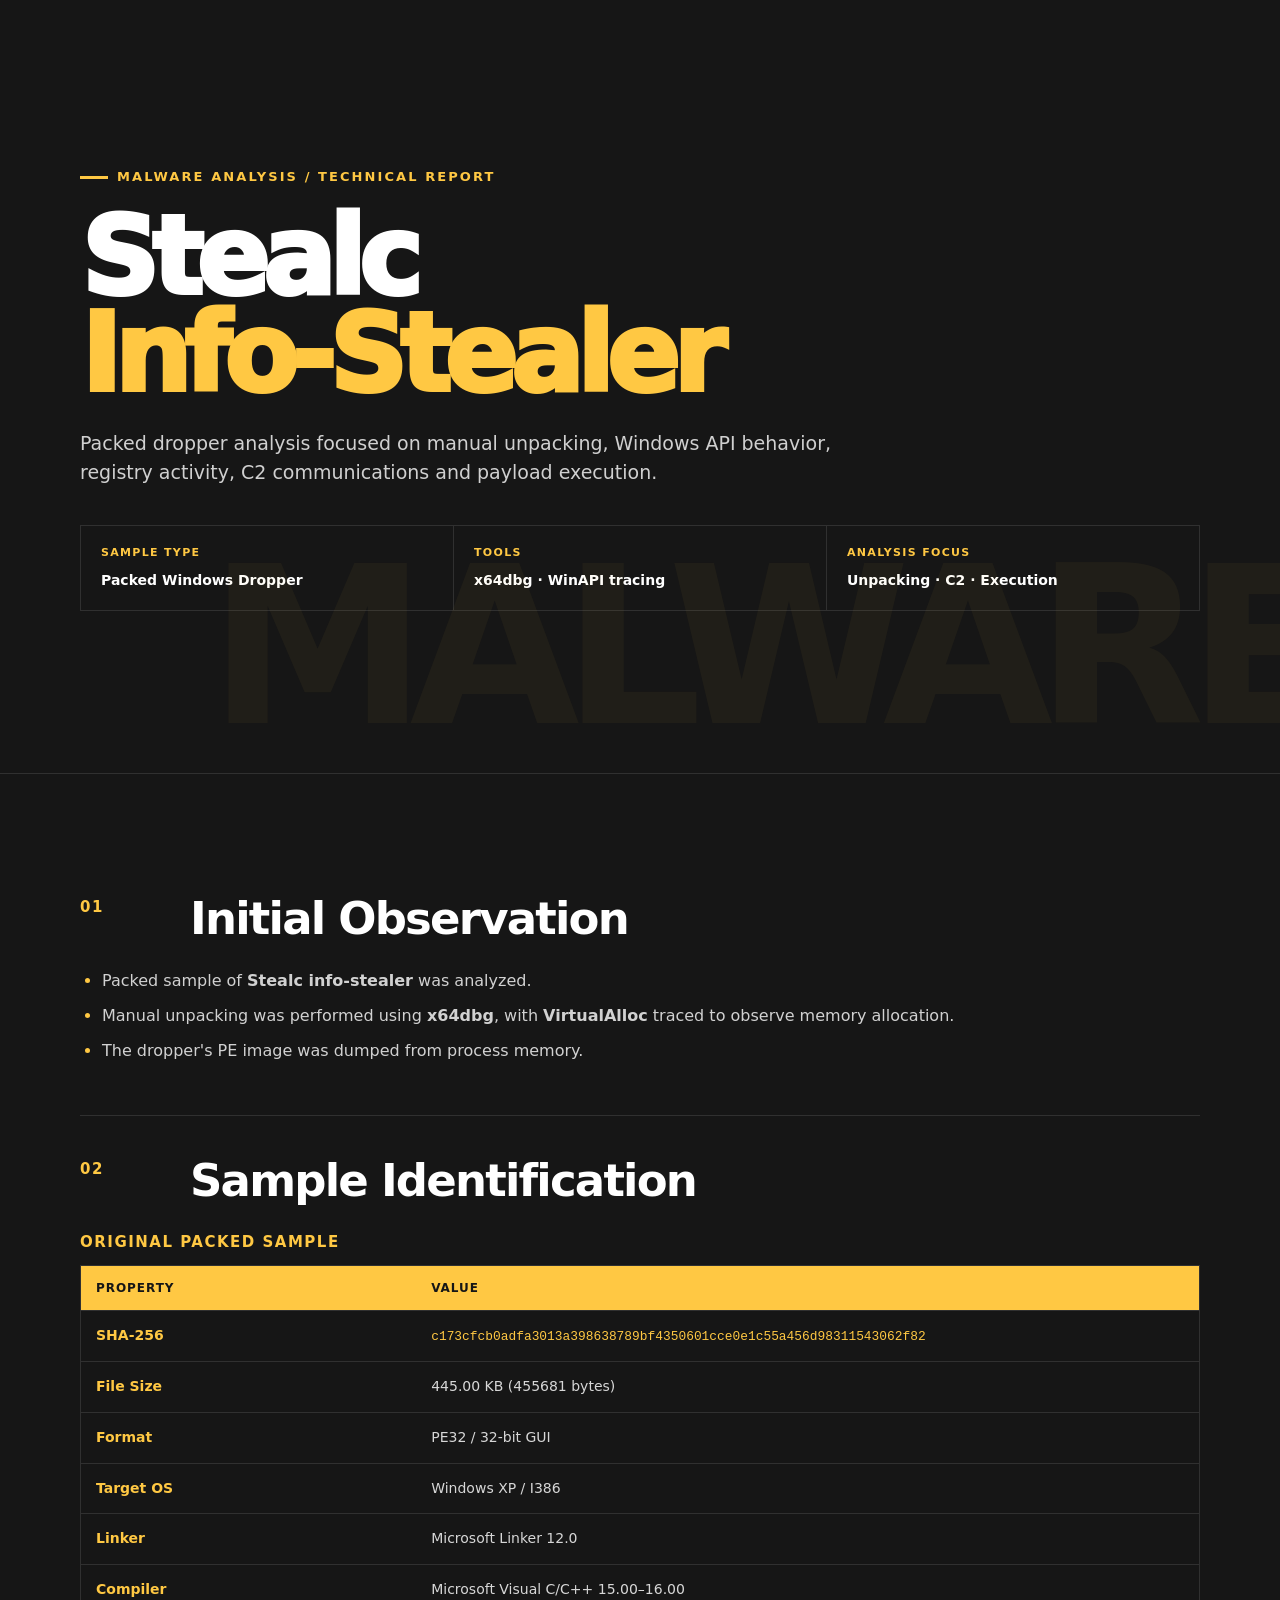
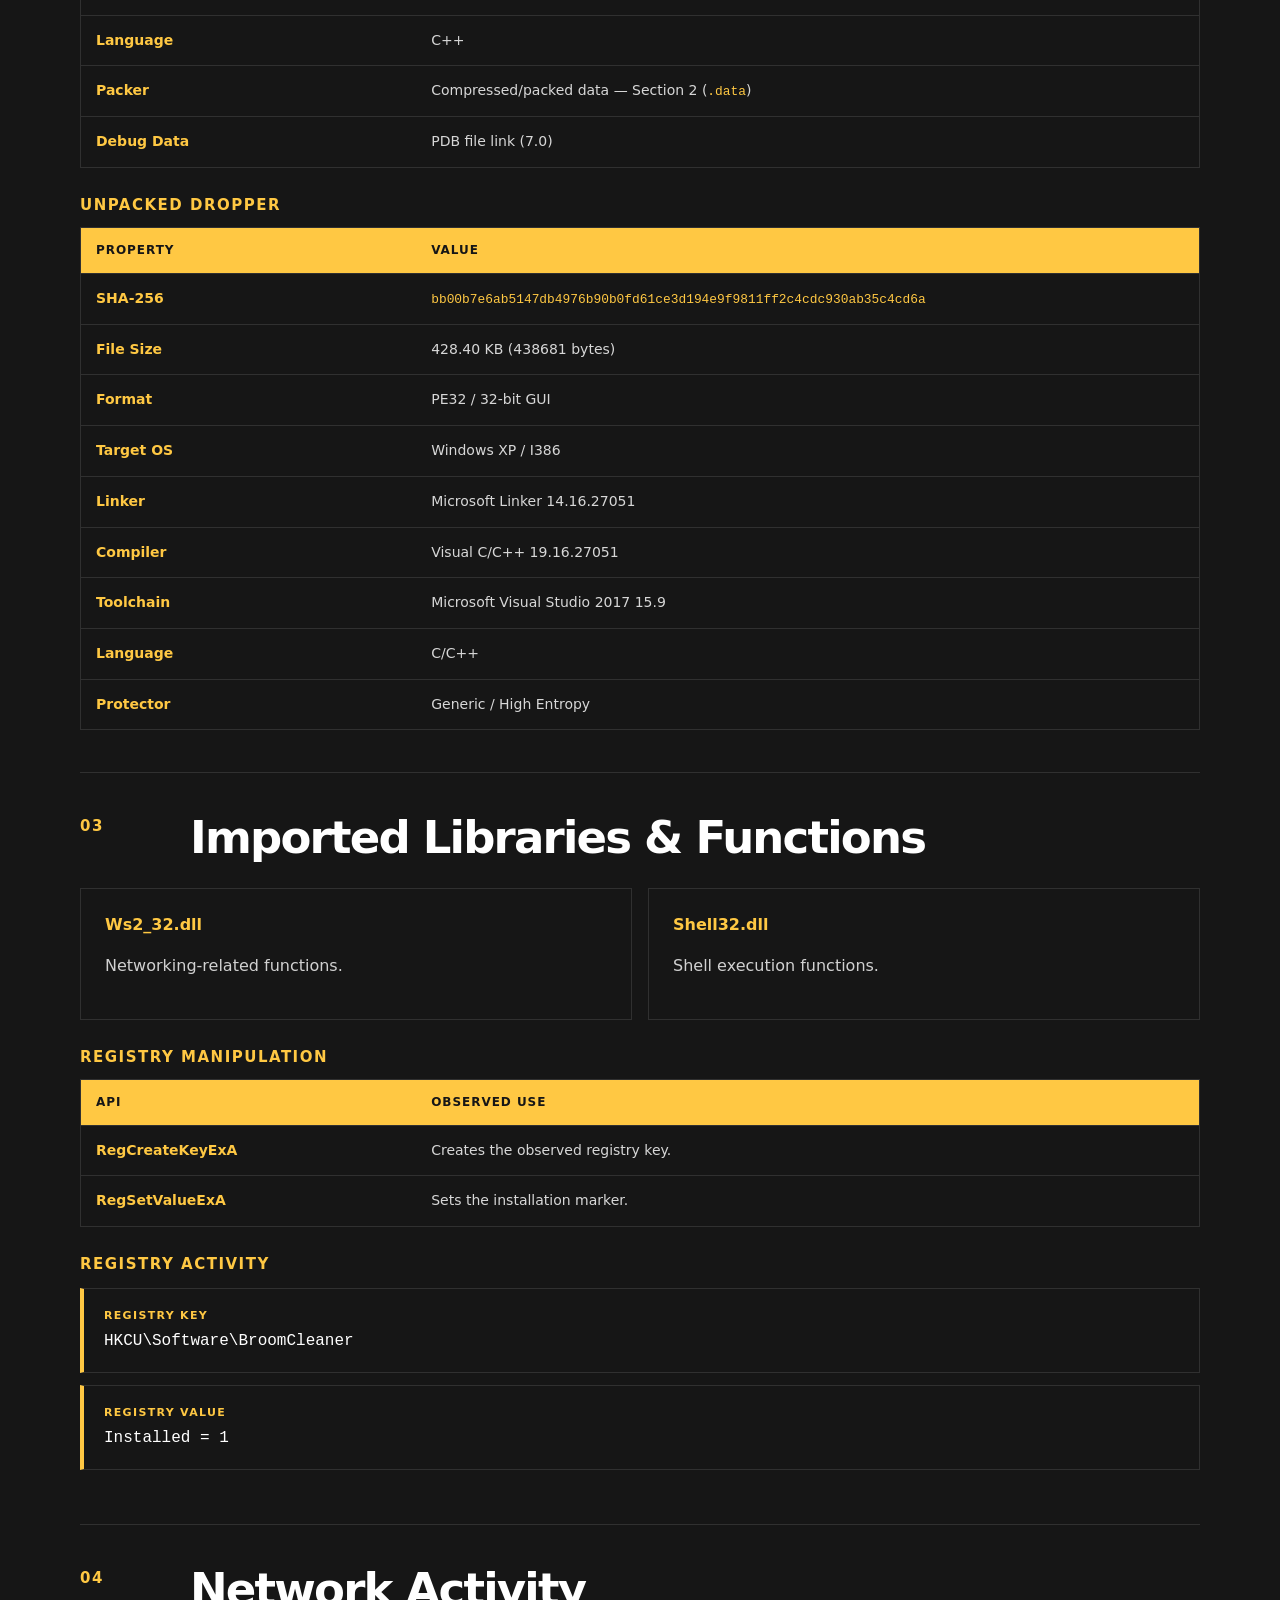
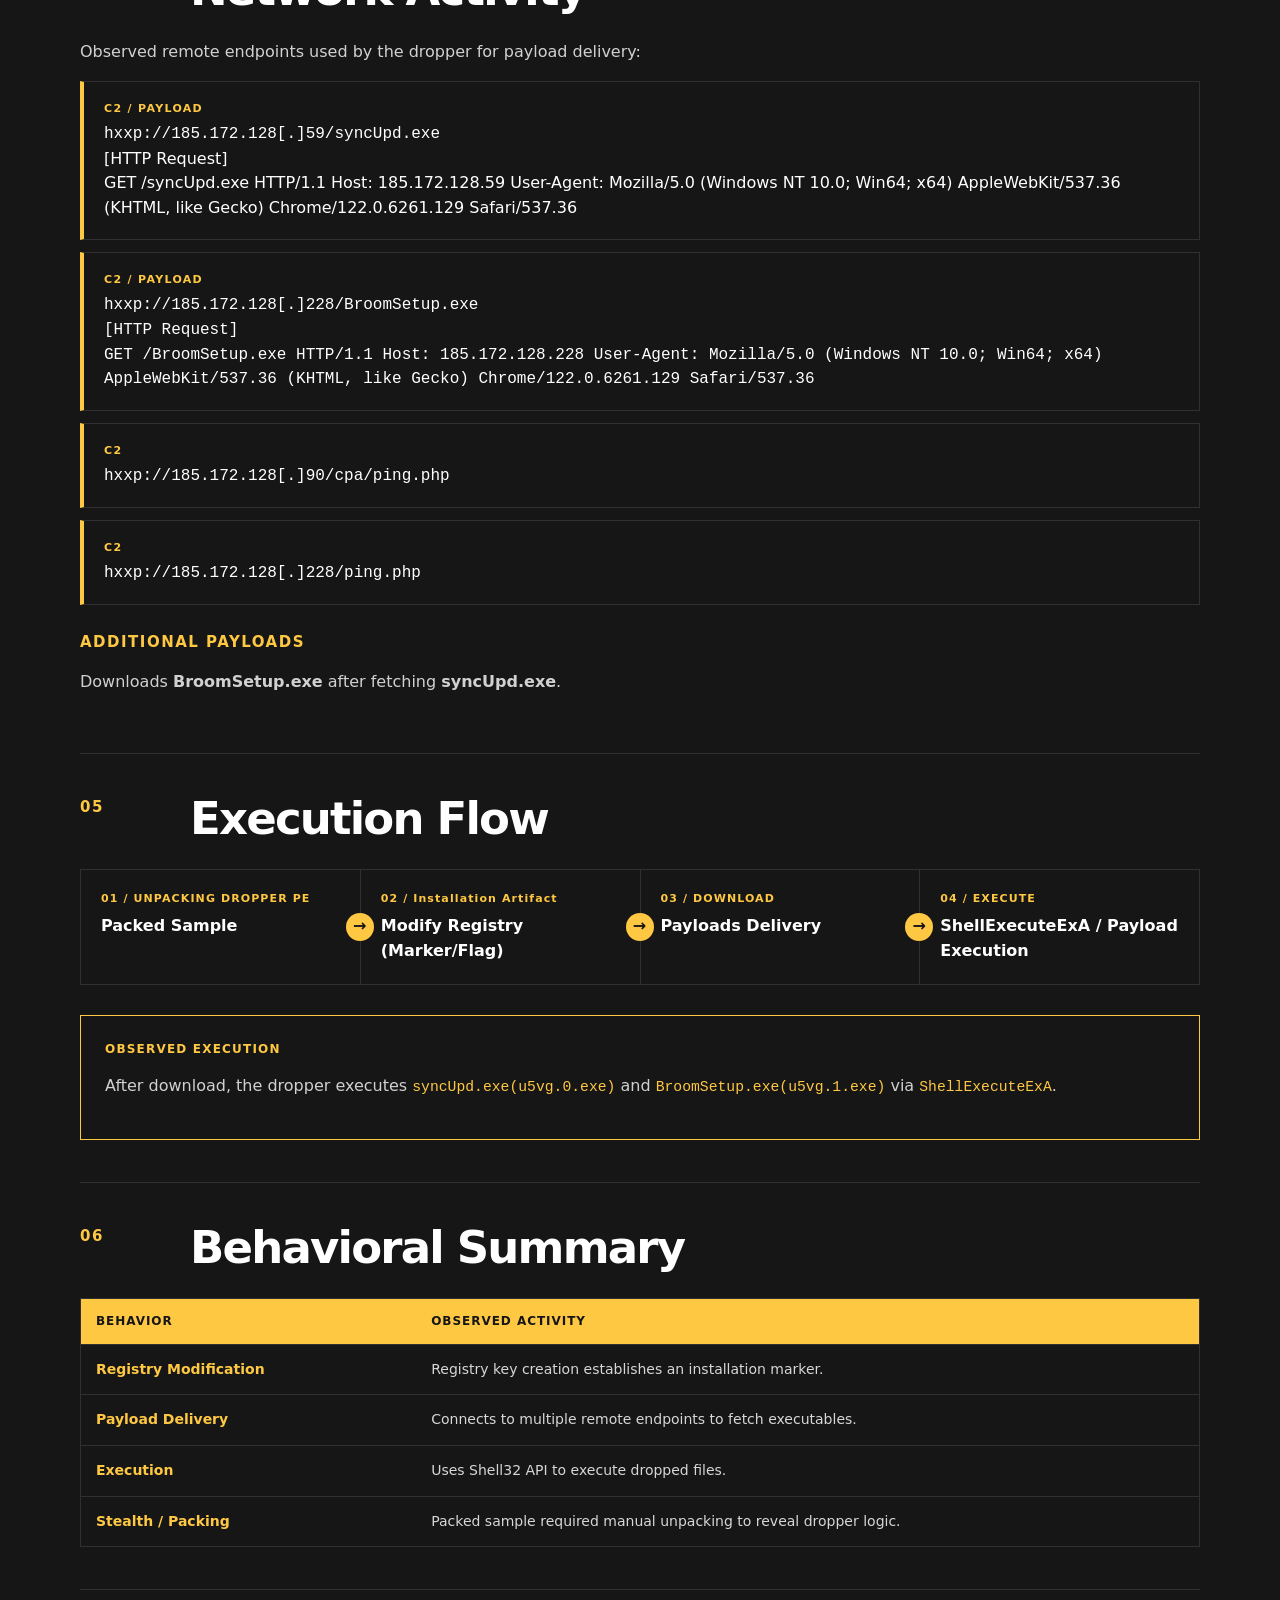
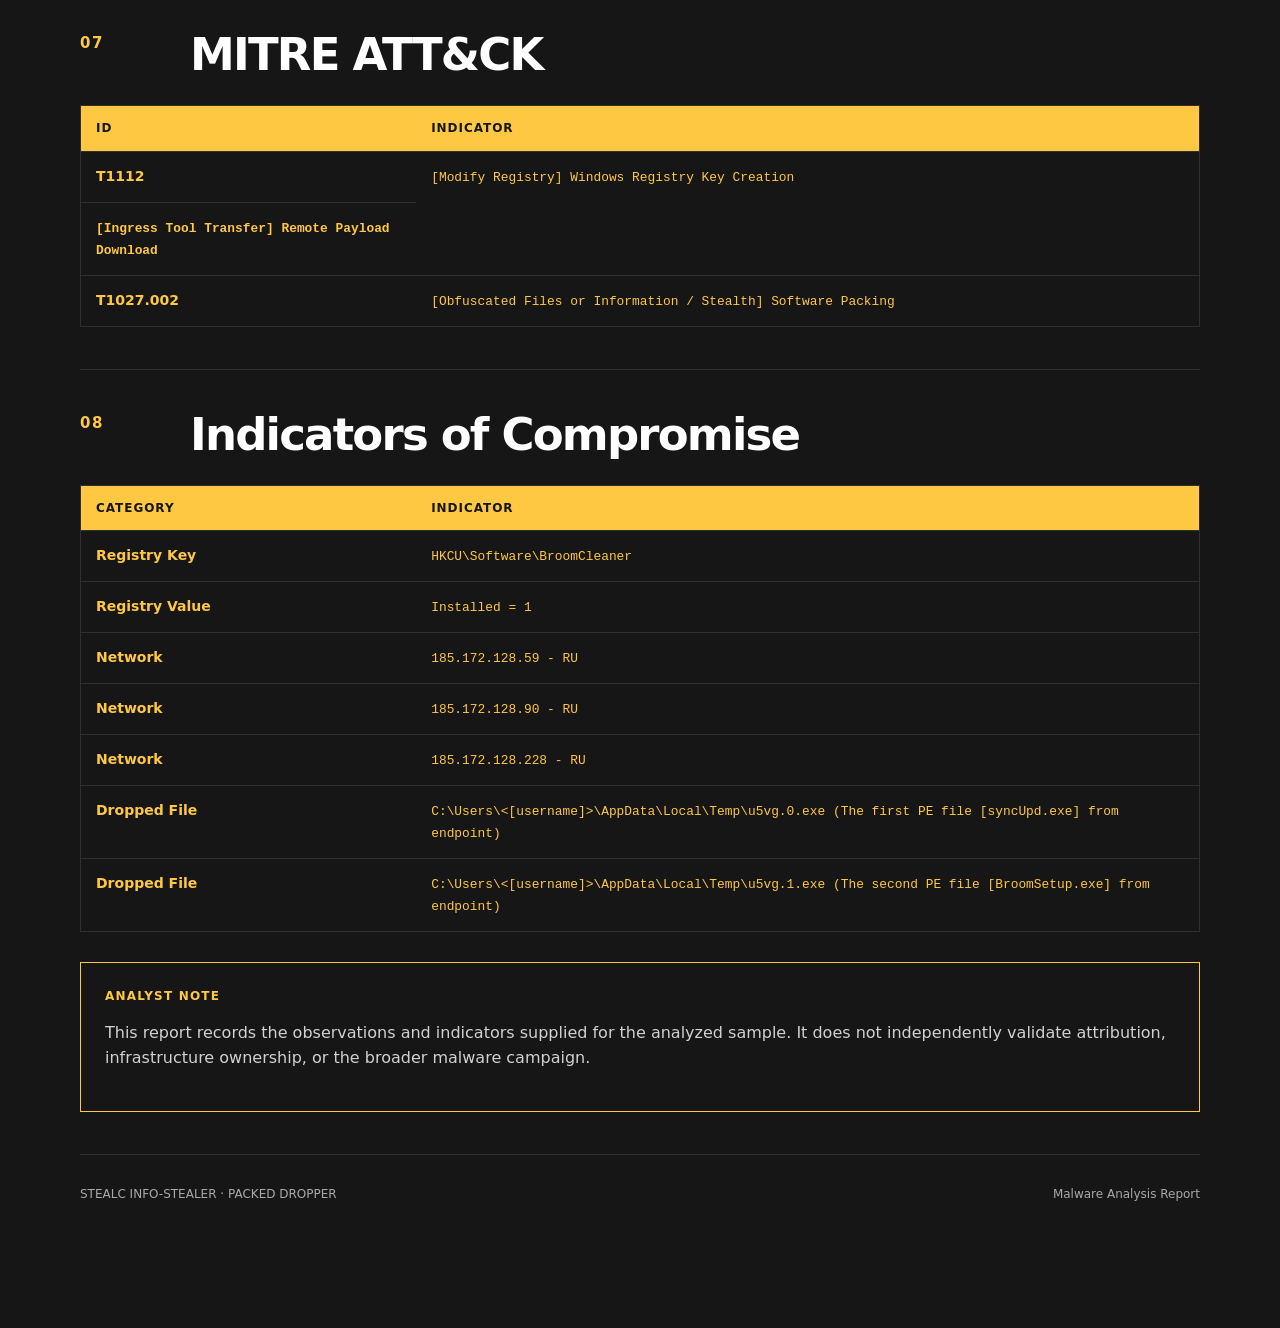
==== commit b80b6d7a: "Revise sections and enhance report details Updated section numbers and added details for sample iden" ====
--- a/StealcReport/index.html
+++ b/StealcReport/index.html
@@ -376,6 +376,104 @@
 <section>
   <div class="section-head">
     <div class="number">02</div>
+    <h2>Sample Identification</h2>
+  </div>
+
+  <h3>Original Packed Sample</h3>
+  <table>
+    <thead>
+      <tr><th>Property</th><th>Value</th></tr>
+    </thead>
+    <tbody>
+      <tr>
+        <td>SHA-256</td>
+        <td><code>c173cfcb0adfa3013a398638789bf4350601cce0e1c55a456d98311543062f82</code></td>
+      </tr>
+      <tr>
+        <td>File Size</td>
+        <td>445.00 KB (455681 bytes)</td>
+      </tr>
+      <tr>
+        <td>Format</td>
+        <td>PE32 / 32-bit GUI</td>
+      </tr>
+      <tr>
+        <td>Target OS</td>
+        <td>Windows XP / I386</td>
+      </tr>
+      <tr>
+        <td>Linker</td>
+        <td>Microsoft Linker 12.0</td>
+      </tr>
+      <tr>
+        <td>Compiler</td>
+        <td>Microsoft Visual C/C++ 15.00–16.00</td>
+      </tr>
+      <tr>
+        <td>Language</td>
+        <td>C++</td>
+      </tr>
+      <tr>
+        <td>Packer</td>
+        <td>Compressed/packed data — Section 2 (<code>.data</code>)</td>
+      </tr>
+      <tr>
+        <td>Debug Data</td>
+        <td>PDB file link (7.0)</td>
+      </tr>
+    </tbody>
+  </table>
+
+  <h3>Unpacked Dropper</h3>
+  <table>
+    <thead>
+      <tr><th>Property</th><th>Value</th></tr>
+    </thead>
+    <tbody>
+      <tr>
+        <td>SHA-256</td>
+        <td><code>bb00b7e6ab5147db4976b90b0fd61ce3d194e9f9811ff2c4cdc930ab35c4cd6a</code></td>
+      </tr>
+      <tr>
+        <td>File Size</td>
+        <td>428.40 KB (438681 bytes)</td>
+      </tr>
+      <tr>
+        <td>Format</td>
+        <td>PE32 / 32-bit GUI</td>
+      </tr>
+      <tr>
+        <td>Target OS</td>
+        <td>Windows XP / I386</td>
+      </tr>
+      <tr>
+        <td>Linker</td>
+        <td>Microsoft Linker 14.16.27051</td>
+      </tr>
+      <tr>
+        <td>Compiler</td>
+        <td>Visual C/C++ 19.16.27051</td>
+      </tr>
+      <tr>
+        <td>Toolchain</td>
+        <td>Microsoft Visual Studio 2017 15.9</td>
+      </tr>
+      <tr>
+        <td>Language</td>
+        <td>C/C++</td>
+      </tr>
+      <tr>
+        <td>Protector</td>
+        <td>Generic / High Entropy</td>
+      </tr>
+    </tbody>
+  </table>
+</section>
+
+
+<section>
+  <div class="section-head">
+    <div class="number">03</div>
     <h2>Imported Libraries &amp; Functions</h2>
   </div>
 
@@ -414,7 +512,7 @@
 
 <section>
   <div class="section-head">
-    <div class="number">03</div>
+    <div class="number">04</div>
     <h2>Network Activity</h2>
   </div>
 
@@ -463,7 +561,7 @@
 
 <section>
   <div class="section-head">
-    <div class="number">04</div>
+    <div class="number">05</div>
     <h2>Execution Flow</h2>
   </div>
 
@@ -501,7 +599,7 @@
 
 <section>
   <div class="section-head">
-    <div class="number">05</div>
+    <div class="number">06</div>
     <h2>Behavioral Summary</h2>
   </div>
 
@@ -532,7 +630,7 @@
   <section>
 
      <div class="section-head">
-        <div class="number">06</div>
+        <div class="number">07</div>
         <h2>MITRE ATT&CK</h2>
      </div>
 
@@ -556,7 +654,7 @@
 <section>
 
   <div class="section-head">
-    <div class="number">07</div>
+    <div class="number">08</div>
     <h2>Indicators of Compromise</h2>
   </div>
 
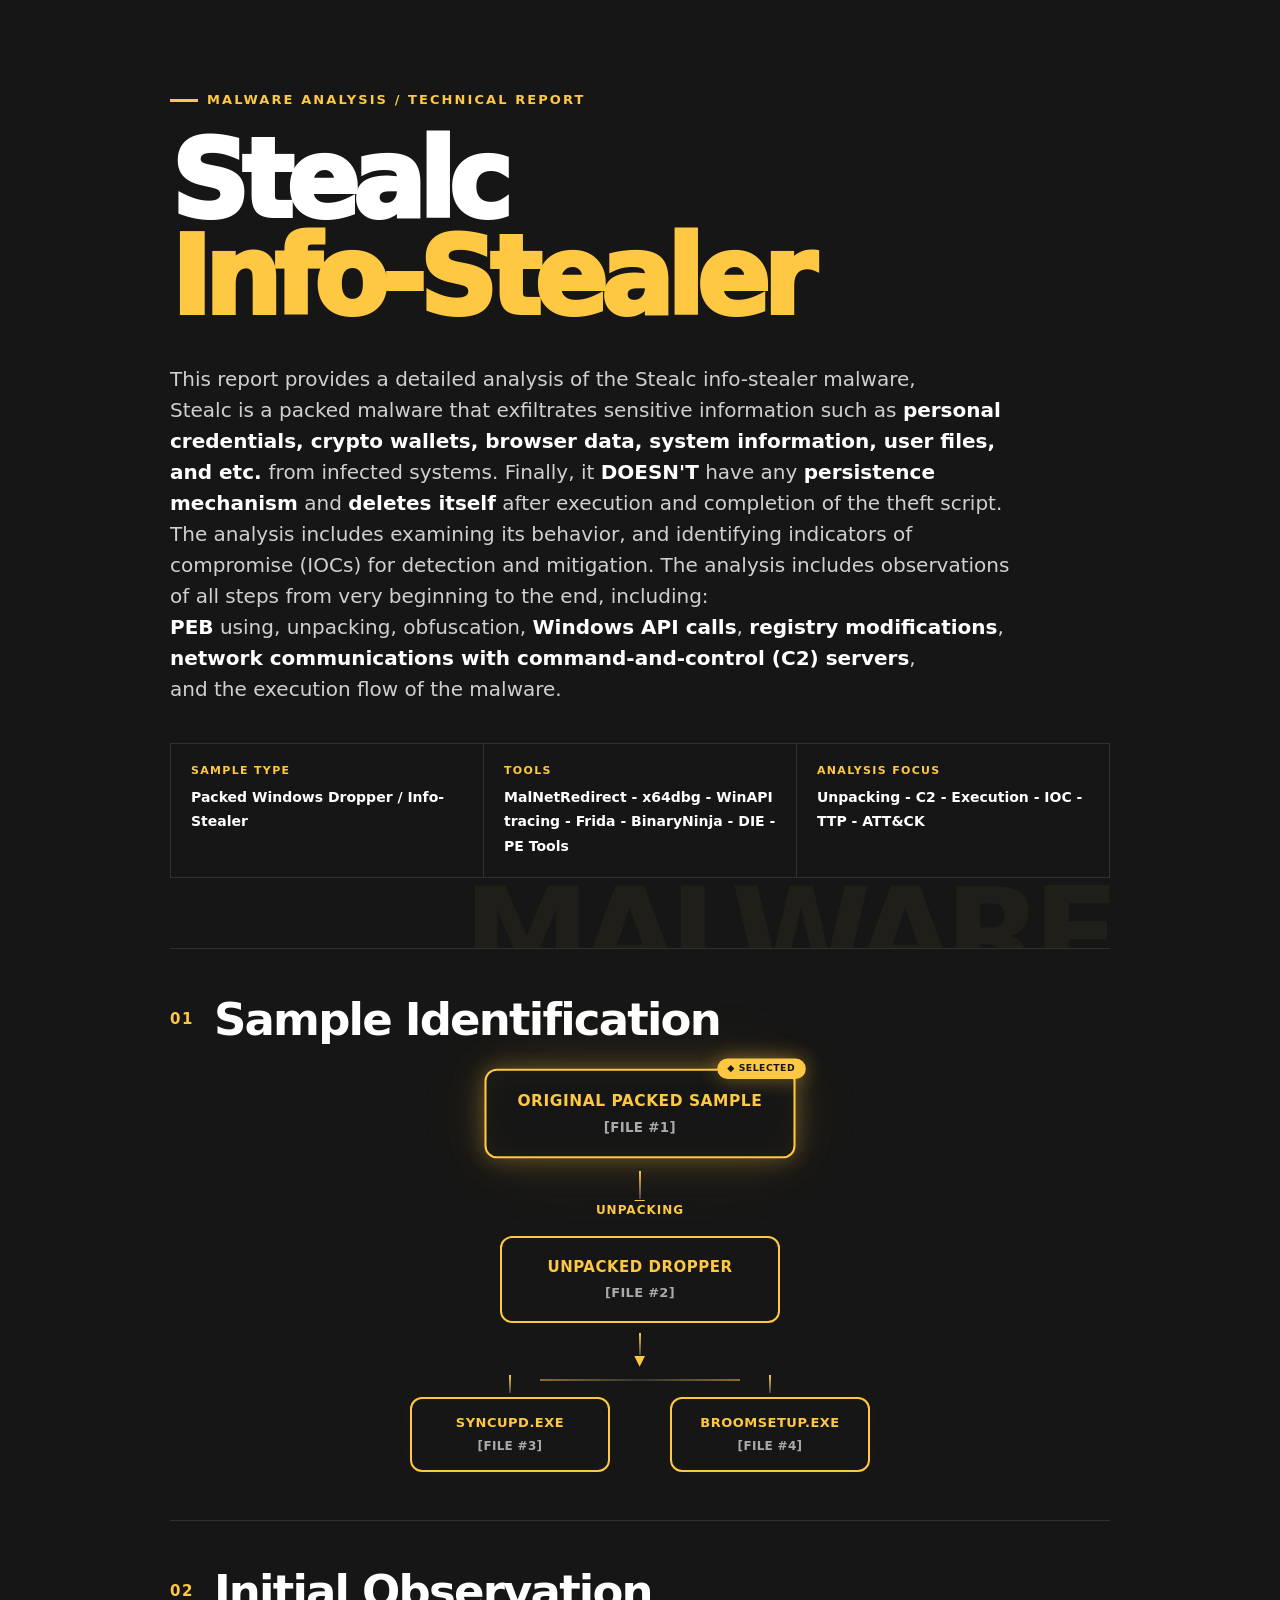
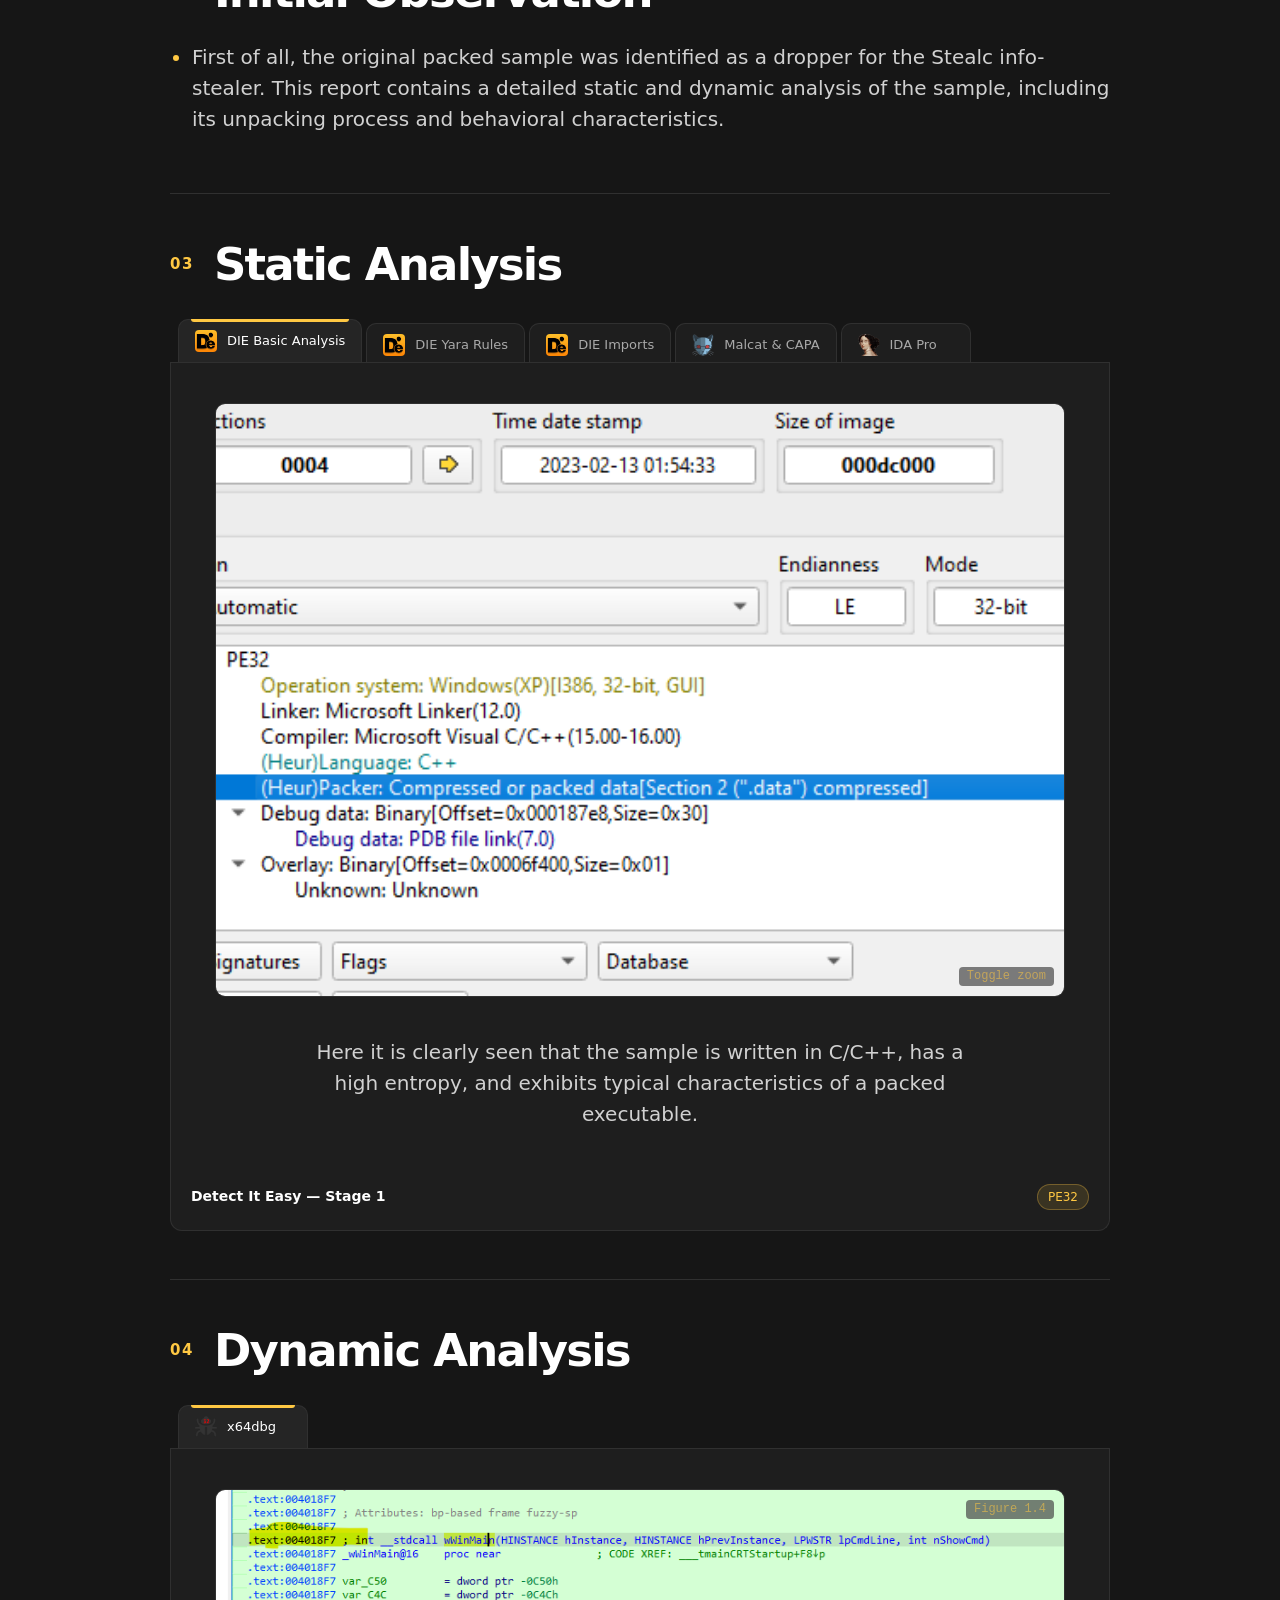
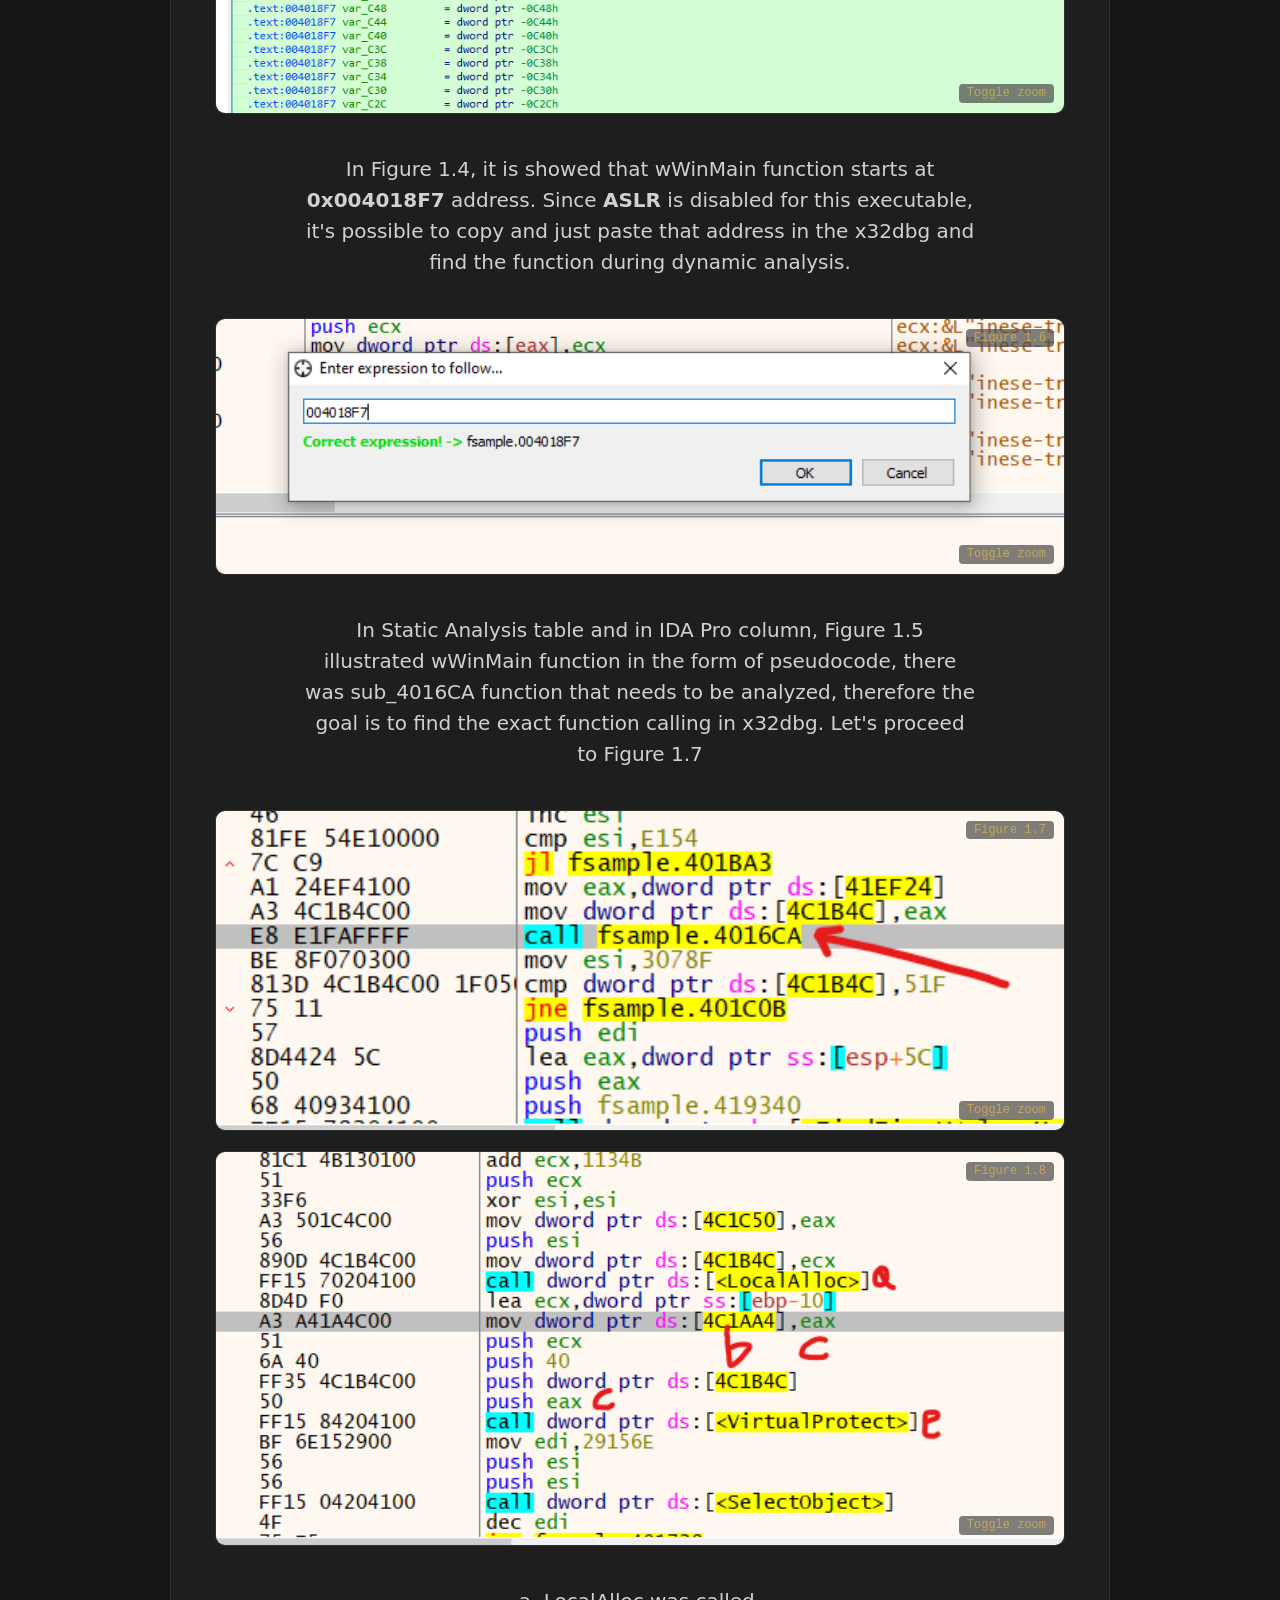
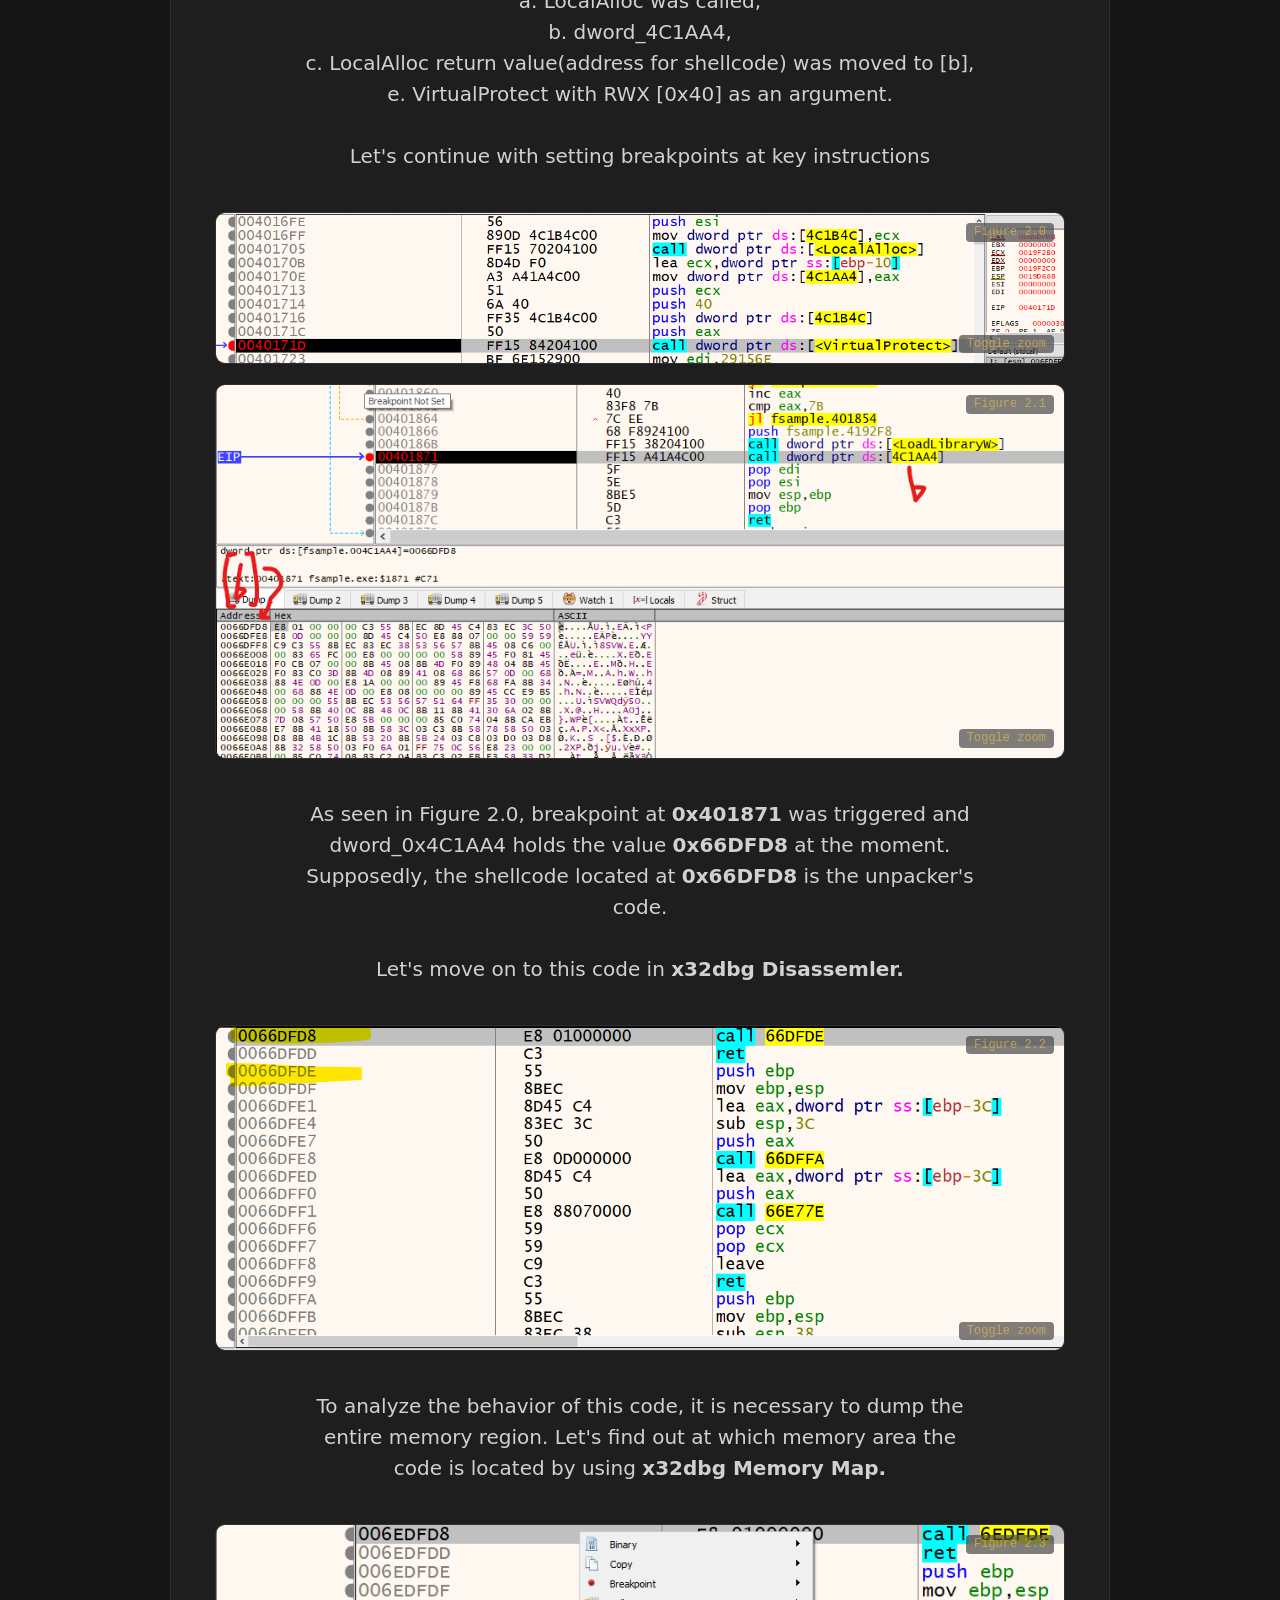
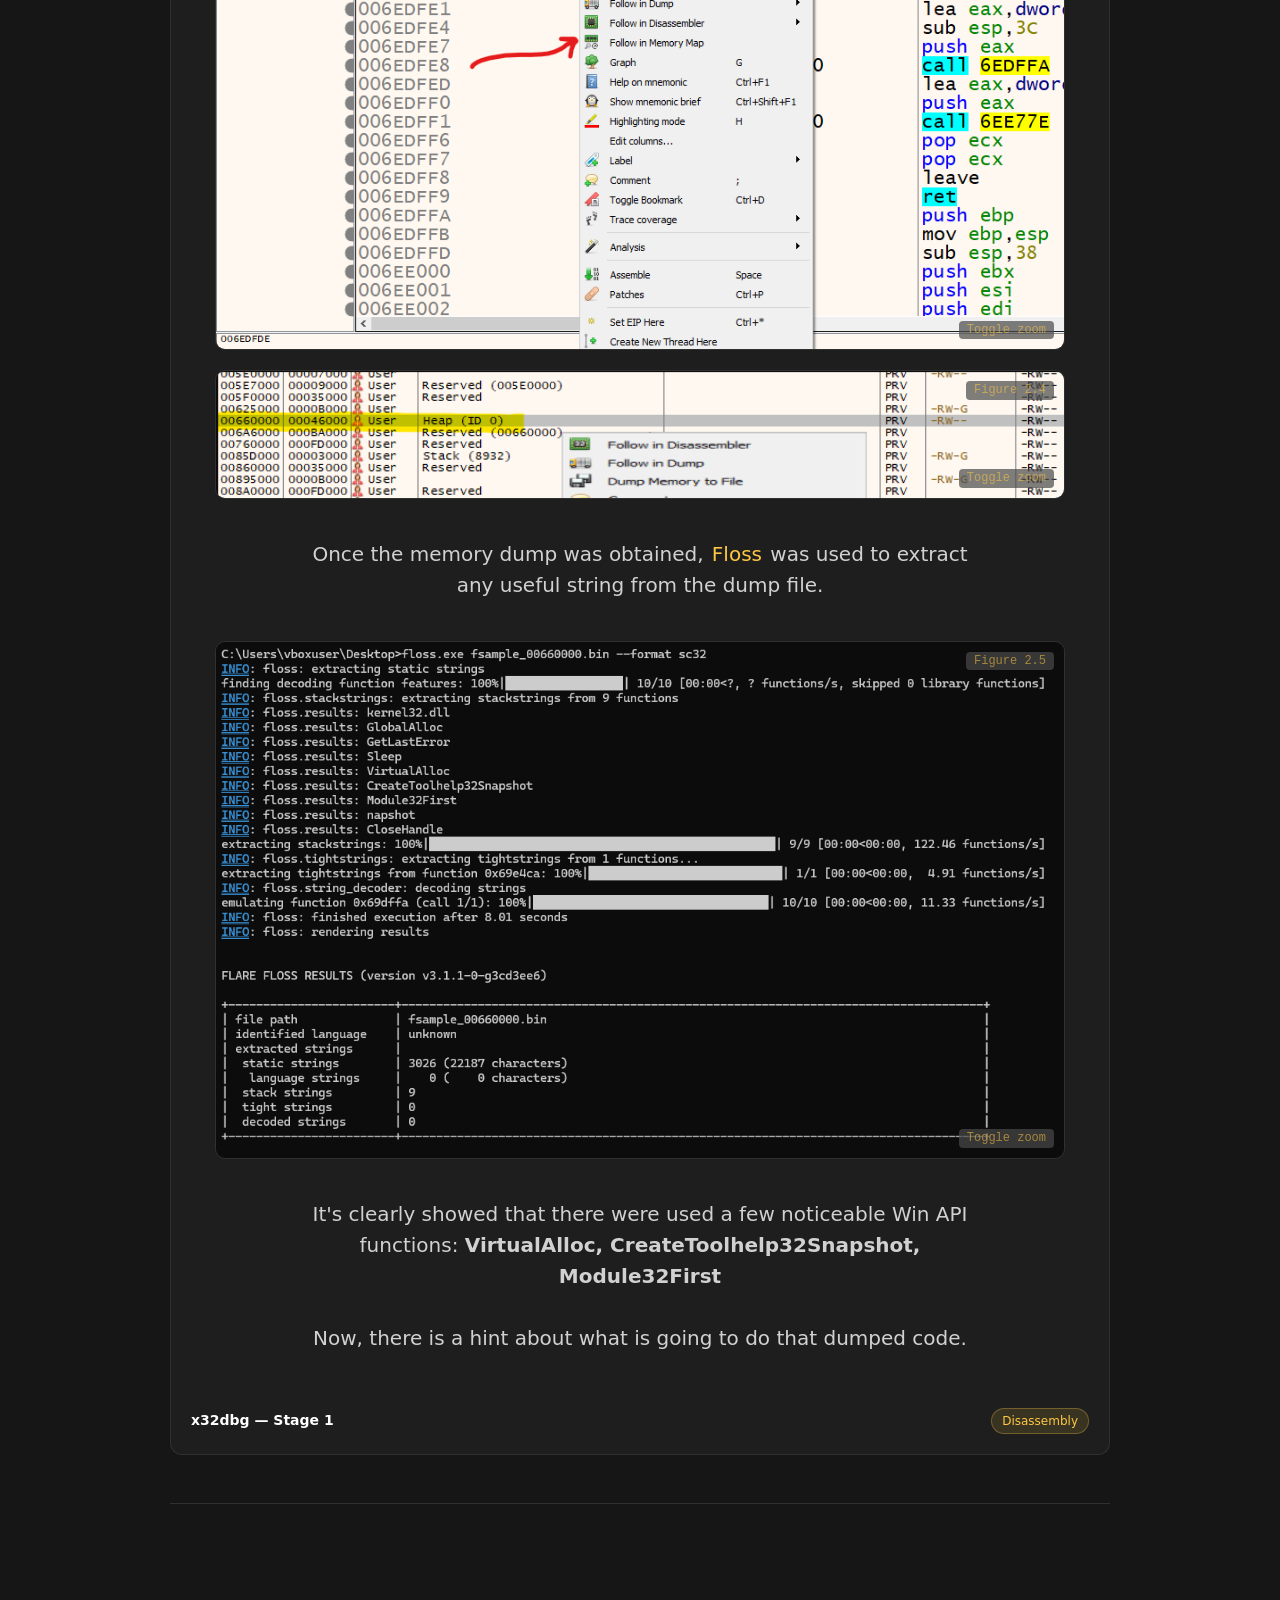
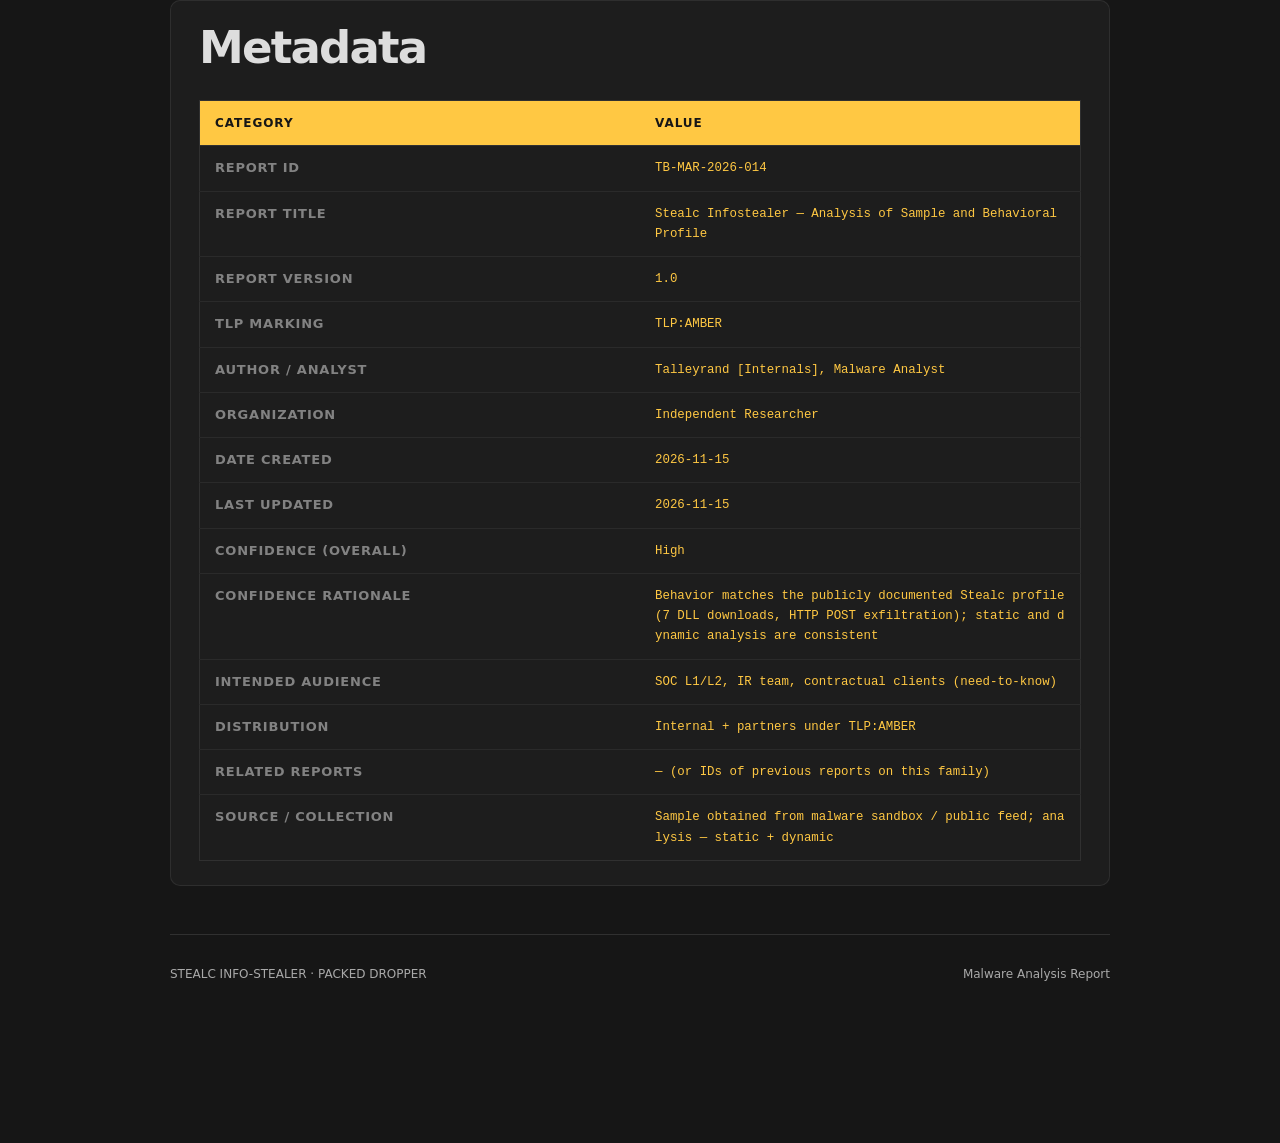
==== commit 511d5c17: "Add files via upload" ====
--- a/StealcReport/index.html
+++ b/StealcReport/index.html
@@ -1,694 +1,756 @@
-<!DOCTYPE html>
-<html lang="en">
-<head>
-<meta charset="UTF-8">
-<meta name="viewport" content="width=device-width, initial-scale=1.0">
-<title>Stealc Info-Stealer — Malware Analysis Report</title>
-<style>
-  :root {
-    --yellow: #ffc843;
-    --black: #161616;
-    --white: #ffffff;
-    --muted: #a9a9a9;
-    --line: #303030;
-  }
-
-  * { box-sizing: border-box; }
-
-  body {
-    margin: 0;
-    background: var(--black);
-    color: var(--white);
-    font-family: Inter, ui-sans-serif, system-ui, -apple-system, BlinkMacSystemFont, "Segoe UI", sans-serif;
-    line-height: 1.55;
-  }
-
-  .container {
-    width: min(1120px, calc(100% - 40px));
-    margin: 0 auto;
-  }
-
-  header {
-    min-height: 86vh;
-    display: flex;
-    align-items: center;
-    border-bottom: 1px solid var(--line);
-    position: relative;
-    overflow: hidden;
-  }
-
-  header::after {
-    content: "MALWARE";
-    position: absolute;
-    right: -40px;
-    bottom: -45px;
-    font-size: clamp(90px, 18vw, 220px);
-    font-weight: 900;
-    letter-spacing: -0.08em;
-    color: rgba(255, 200, 67, 0.045);
-    pointer-events: none;
-  }
-
-  .eyebrow {
-    display: inline-flex;
-    align-items: center;
-    gap: 9px;
-    color: var(--yellow);
-    font-size: 13px;
-    font-weight: 800;
-    letter-spacing: .16em;
-    text-transform: uppercase;
-  }
-
-  .eyebrow::before {
-    content: "";
-    width: 28px;
-    height: 3px;
-    background: var(--yellow);
-  }
-
-  h1 {
-    margin: 22px 0 12px;
-    font-size: clamp(54px, 9vw, 108px);
-    line-height: .9;
-    letter-spacing: -.065em;
-    font-weight: 950;
-  }
-
-  h1 span { color: var(--yellow); }
-
-  .lead {
-    max-width: 760px;
-    color: #d0d0d0;
-    font-size: 19px;
-    margin: 25px 0 38px;
-  }
-
-  .meta {
-    display: grid;
-    grid-template-columns: repeat(3, 1fr);
-    gap: 1px;
-    background: var(--line);
-    border: 1px solid var(--line);
-  }
-
-  .meta > div {
-    background: var(--black);
-    padding: 18px 20px;
-  }
-
-  .label {
-    display: block;
-    color: var(--yellow);
-    font-size: 11px;
-    font-weight: 900;
-    text-transform: uppercase;
-    letter-spacing: .12em;
-    margin-bottom: 6px;
-  }
-
-  .value {
-    font-weight: 700;
-    font-size: 14px;
-  }
-
-  main { padding: 80px 0; }
-
-  section {
-    padding: 42px 0;
-    border-bottom: 1px solid var(--line);
-  }
-
-  .section-head {
-    display: grid;
-    grid-template-columns: 90px 1fr;
-    gap: 20px;
-    align-items: start;
-    margin-bottom: 28px;
-  }
-
-  .number {
-    color: var(--yellow);
-    font-size: 15px;
-    font-weight: 900;
-    letter-spacing: .1em;
-  }
-
-  h2 {
-    margin: 0;
-    font-size: clamp(28px, 4vw, 45px);
-    letter-spacing: -.04em;
-    line-height: 1;
-  }
-
-  h3 {
-    font-size: 15px;
-    margin: 26px 0 10px;
-    color: var(--yellow);
-    text-transform: uppercase;
-    letter-spacing: .1em;
-  }
-
-  p { color: #d1d1d1; }
-
-  ul {
-    margin: 0;
-    padding-left: 22px;
-  }
-
-  li {
-    margin: 10px 0;
-    color: #d1d1d1;
-  }
-
-  li::marker { color: var(--yellow); }
-
-  .grid {
-    display: grid;
-    grid-template-columns: repeat(2, 1fr);
-    gap: 16px;
-  }
-
-  .card {
-    border: 1px solid var(--line);
-    padding: 24px;
-    background: #161616;
-  }
-
-  .card strong { color: var(--yellow); }
-
-  table {
-    width: 100%;
-    border-collapse: collapse;
-    border: 1px solid var(--line);
-    overflow: hidden;
-  }
-
-  th {
-    text-align: left;
-    color: var(--black);
-    background: var(--yellow);
-    padding: 13px 15px;
-    font-size: 12px;
-    text-transform: uppercase;
-    letter-spacing: .08em;
-  }
-
-  td {
-    padding: 14px 15px;
-    border-top: 1px solid var(--line);
-    color: #d7d7d7;
-    font-size: 14px;
-    vertical-align: top;
-  }
-
-  td:first-child {
-    color: var(--yellow);
-    font-weight: 800;
-    width: 30%;
-  }
-
-  code {
-    color: var(--yellow);
-    font-family: "SFMono-Regular", Consolas, "Liberation Mono", monospace;
-    font-size: .92em;
-  }
-
-  .ioc {
-    border-left: 4px solid var(--yellow);
-    padding: 18px 20px;
-    background: #161616;
-    border-top: 1px solid var(--line);
-    border-right: 1px solid var(--line);
-    border-bottom: 1px solid var(--line);
-    margin: 12px 0;
-    word-break: break-word;
-  }
-
-  .ioc .type {
-    color: var(--yellow);
-    font-size: 11px;
-    font-weight: 900;
-    letter-spacing: .12em;
-    text-transform: uppercase;
-    margin-bottom: 5px;
-  }
-
-  .ioc .indicator {
-    font-family: "SFMono-Regular", Consolas, monospace;
-    color: white;
-  }
-
-  .flow {
-    display: flex;
-    align-items: stretch;
-    gap: 0;
-    margin-top: 25px;
-  }
-
-  .flow .step {
-    flex: 1;
-    border: 1px solid var(--line);
-    padding: 20px;
-    position: relative;
-  }
-
-  .flow .step + .step { border-left: 0; }
-
-  .flow .step:not(:last-child)::after {
-    content: "→";
-    position: absolute;
-    right: -14px;
-    top: 50%;
-    transform: translateY(-50%);
-    z-index: 2;
-    width: 28px;
-    height: 28px;
-    border-radius: 50%;
-    background: var(--yellow);
-    color: var(--black);
-    display: grid;
-    place-items: center;
-    font-weight: 900;
-  }
-
-  .step-num {
-    color: var(--yellow);
-    font-size: 11px;
-    font-weight: 900;
-    letter-spacing: .1em;
-  }
-
-  .step-title {
-    font-weight: 850;
-    margin-top: 7px;
-  }
-
-  .callout {
-    margin-top: 30px;
-    padding: 24px;
-    border: 1px solid var(--yellow);
-  }
-
-  .callout strong {
-    color: var(--yellow);
-    display: block;
-    margin-bottom: 7px;
-    text-transform: uppercase;
-    letter-spacing: .1em;
-    font-size: 12px;
-  }
-
-  footer {
-    padding: 30px 0 45px;
-    color: var(--muted);
-    font-size: 12px;
-    display: flex;
-    justify-content: space-between;
-    gap: 20px;
-  }
-
-  @media (max-width: 760px) {
-    .container { width: min(100% - 28px, 1120px); }
-    .meta, .grid { grid-template-columns: 1fr; }
-    .section-head { grid-template-columns: 50px 1fr; gap: 12px; }
-    .flow { flex-direction: column; }
-    .flow .step + .step { border-left: 1px solid var(--line); border-top: 0; }
-    .flow .step:not(:last-child)::after {
-      right: 50%;
-      top: auto;
-      bottom: -14px;
-      transform: translateX(50%);
-    }
-    footer { flex-direction: column; }
-  }
-
-  @media print {
-    body { background: var(--black); }
-    header { min-height: 95vh; }
-    section { break-inside: avoid; }
-    .container { width: 94%; }
-  }
-</style>
-</head>
-
-<body>
-<header>
-  <div class="container">
-    <div class="eyebrow">Malware Analysis / Technical Report</div>
-    <h1>Stealc<br><span>Info-Stealer</span></h1>
-    <p class="lead">
-      Packed dropper analysis focused on manual unpacking, Windows API behavior,
-      registry activity, C2 communications and payload execution.
-    </p>
-
-    <div class="meta">
-      <div>
-        <span class="label">Sample Type</span>
-        <span class="value">Packed Windows Dropper</span>
-      </div>
-      <div>
-        <span class="label">Tools</span>
-        <span class="value">x64dbg · WinAPI tracing</span>
-      </div>
-      <div>
-        <span class="label">Analysis Focus</span>
-        <span class="value">Unpacking · C2 · Execution</span>
-      </div>
-    </div>
-  </div>
-</header>
-
-<main class="container">
-
-<section>
-  <div class="section-head">
-    <div class="number">01</div>
-    <h2>Initial Observation</h2>
-  </div>
-  <ul>
-    <li>Packed sample of <strong>Stealc info-stealer</strong> was analyzed.</li>
-    <li>Manual unpacking was performed using <strong>x64dbg</strong>, with <strong>VirtualAlloc</strong> traced to observe memory allocation.</li>
-    <li>The dropper's PE image was dumped from process memory.</li>
-  </ul>
-</section>
-
-<section>
-  <div class="section-head">
-    <div class="number">02</div>
-    <h2>Sample Identification</h2>
-  </div>
-
-  <h3>Original Packed Sample</h3>
-  <table>
-    <thead>
-      <tr><th>Property</th><th>Value</th></tr>
-    </thead>
-    <tbody>
-      <tr>
-        <td>SHA-256</td>
-        <td><code>c173cfcb0adfa3013a398638789bf4350601cce0e1c55a456d98311543062f82</code></td>
-      </tr>
-      <tr>
-        <td>File Size</td>
-        <td>445.00 KB (455681 bytes)</td>
-      </tr>
-      <tr>
-        <td>Format</td>
-        <td>PE32 / 32-bit GUI</td>
-      </tr>
-      <tr>
-        <td>Target OS</td>
-        <td>Windows XP / I386</td>
-      </tr>
-      <tr>
-        <td>Linker</td>
-        <td>Microsoft Linker 12.0</td>
-      </tr>
-      <tr>
-        <td>Compiler</td>
-        <td>Microsoft Visual C/C++ 15.00–16.00</td>
-      </tr>
-      <tr>
-        <td>Language</td>
-        <td>C++</td>
-      </tr>
-      <tr>
-        <td>Packer</td>
-        <td>Compressed/packed data — Section 2 (<code>.data</code>)</td>
-      </tr>
-      <tr>
-        <td>Debug Data</td>
-        <td>PDB file link (7.0)</td>
-      </tr>
-    </tbody>
-  </table>
-
-  <h3>Unpacked Dropper</h3>
-  <table>
-    <thead>
-      <tr><th>Property</th><th>Value</th></tr>
-    </thead>
-    <tbody>
-      <tr>
-        <td>SHA-256</td>
-        <td><code>bb00b7e6ab5147db4976b90b0fd61ce3d194e9f9811ff2c4cdc930ab35c4cd6a</code></td>
-      </tr>
-      <tr>
-        <td>File Size</td>
-        <td>428.40 KB (438681 bytes)</td>
-      </tr>
-      <tr>
-        <td>Format</td>
-        <td>PE32 / 32-bit GUI</td>
-      </tr>
-      <tr>
-        <td>Target OS</td>
-        <td>Windows XP / I386</td>
-      </tr>
-      <tr>
-        <td>Linker</td>
-        <td>Microsoft Linker 14.16.27051</td>
-      </tr>
-      <tr>
-        <td>Compiler</td>
-        <td>Visual C/C++ 19.16.27051</td>
-      </tr>
-      <tr>
-        <td>Toolchain</td>
-        <td>Microsoft Visual Studio 2017 15.9</td>
-      </tr>
-      <tr>
-        <td>Language</td>
-        <td>C/C++</td>
-      </tr>
-      <tr>
-        <td>Protector</td>
-        <td>Generic / High Entropy</td>
-      </tr>
-    </tbody>
-  </table>
-</section>
-
-
-<section>
-  <div class="section-head">
-    <div class="number">03</div>
-    <h2>Imported Libraries &amp; Functions</h2>
-  </div>
-
-  <div class="grid">
-    <div class="card">
-      <strong>Ws2_32.dll</strong>
-      <p>Networking-related functions.</p>
-    </div>
-    <div class="card">
-      <strong>Shell32.dll</strong>
-      <p>Shell execution functions.</p>
-    </div>
-  </div>
-
-  <h3>Registry Manipulation</h3>
-  <table>
-    <thead>
-      <tr><th>API</th><th>Observed use</th></tr>
-    </thead>
-    <tbody>
-      <tr><td>RegCreateKeyExA</td><td>Creates the observed registry key.</td></tr>
-      <tr><td>RegSetValueExA</td><td>Sets the installation marker.</td></tr>
-    </tbody>
-  </table>
-
-  <h3>Registry Activity</h3>
-  <div class="ioc">
-    <div class="type">Registry Key</div>
-    <div class="indicator">HKCU\Software\BroomCleaner</div>
-  </div>
-  <div class="ioc">
-    <div class="type">Registry Value</div>
-    <div class="indicator">Installed = 1</div>
-  </div>
-</section>
-
-<section>
-  <div class="section-head">
-    <div class="number">04</div>
-    <h2>Network Activity</h2>
-  </div>
-
-  <p>Observed remote endpoints used by the dropper for payload delivery:</p>
-
-  <div class="ioc">
-    <div class="type">C2 / Payload</div>
-    <div class="indicator">hxxp://185.172.128[.]59/syncUpd.exe</div>
-
-     <div class="subind">
-
-           [HTTP Request]<br>
-           GET /syncUpd.exe HTTP/1.1
-           Host: 185.172.128.59
-           User-Agent: Mozilla/5.0 (Windows NT 10.0; Win64; x64) AppleWebKit/537.36 (KHTML, like Gecko) Chrome/122.0.6261.129 Safari/537.36
-     </div>
-  </div>
-
-  <div class="ioc">
-    <div class="type">C2 / Payload</div>
-    <div class="indicator">hxxp://185.172.128[.]228/BroomSetup.exe
-        <div class="subind">
-
-           [HTTP Request]<br>
-           GET /BroomSetup.exe HTTP/1.1
-           Host: 185.172.128.228  
-           User-Agent: Mozilla/5.0 (Windows NT 10.0; Win64; x64) AppleWebKit/537.36 (KHTML, like Gecko) Chrome/122.0.6261.129 Safari/537.36
-
-        </div>
-       
-    </div>
-  </div>
-  
-  <div class="ioc">
-    <div class="type">C2</div>
-    <div class="indicator">hxxp://185.172.128[.]90/cpa/ping.php</div>
-  </div>
-  <div class="ioc">
-    <div class="type">C2</div>
-    <div class="indicator">hxxp://185.172.128[.]228/ping.php</div>
-  </div>
-
-  <h3>Additional Payloads</h3>
-  <p>Downloads <strong>BroomSetup.exe</strong> after fetching <strong>syncUpd.exe</strong>.</p>
-</section>
-
-<section>
-  <div class="section-head">
-    <div class="number">05</div>
-    <h2>Execution Flow</h2>
-  </div>
-
-  <div class="flow">
-    <div class="step">
-      <div class="step-num">01 / UNPACKING DROPPER PE</div>
-      <div class="step-title">Packed Sample</div>
-    </div>
-
-    <div class="step">
-      <div class="step-num">02 / Installation Artifact</div>
-      <div class="step-title">Modify Registry (Marker/Flag)</div>
-    </div>
-    
-    <div class="step">
-      <div class="step-num">03 / DOWNLOAD </div>
-      <div class="step-title">Payloads Delivery</div>
-    </div>
-    <div class="step">
-      <div class="step-num">04 / EXECUTE</div>
-      <div class="step-title">ShellExecuteExA / Payload Execution</div>
-    </div>
-
- 
-  </div>
-
-  <div class="callout">
-    <strong>Observed execution</strong>
-    <p>
-      After download, the dropper executes <code>syncUpd.exe(u5vg.0.exe)</code> and
-      <code>BroomSetup.exe(u5vg.1.exe)</code> via <code>ShellExecuteExA</code>.
-    </p>
-  </div>
-</section>
-
-<section>
-  <div class="section-head">
-    <div class="number">06</div>
-    <h2>Behavioral Summary</h2>
-  </div>
-
-  <table>
-    <thead>
-      <tr><th>Behavior</th><th>Observed Activity</th></tr>
-    </thead>
-    <tbody>
-      <tr>
-        <td>Registry Modification</td>
-        <td>Registry key creation establishes an installation marker.</td>
-      </tr>
-      <tr>
-        <td>Payload Delivery</td>
-        <td>Connects to multiple remote endpoints to fetch executables.</td>
-      </tr>
-      <tr>
-        <td>Execution</td>
-        <td>Uses Shell32 API to execute dropped files.</td>
-      </tr>
-      <tr>
-        <td>Stealth / Packing</td>
-        <td>Packed sample required manual unpacking to reveal dropper logic.</td>
-      </tr>
-    </tbody>
-  </table>
-</section>
-  <section>
-
-     <div class="section-head">
-        <div class="number">07</div>
-        <h2>MITRE ATT&CK</h2>
-     </div>
-
-
-    
-      <table>
-        <thead>
-          <tr><th>ID</th><th>Indicator</th></tr>
-        </thead>
-        <tbody>
-          <tr><td>T1112</td><td><code>[Modify Registry] Windows Registry Key Creation</code></td></tr>
-          <td><code>[Ingress Tool Transfer] Remote Payload Download</code></td>
-          <tr><td>T1027.002</td><td><code>[Obfuscated Files or Information / Stealth] Software Packing</code></td></tr>
-        
-        </tbody>
-      </table>
-
-  </section>
-
-  
-<section>
-
-  <div class="section-head">
-    <div class="number">08</div>
-    <h2>Indicators of Compromise</h2>
-  </div>
-
-
-  <table>
-    <thead>
-      <tr><th>Category</th><th>Indicator</th></tr>
-    </thead>
-    <tbody>
-      <tr><td>Registry Key</td><td><code>HKCU\Software\BroomCleaner</code></td></tr>
-      <tr><td>Registry Value</td><td><code>Installed = 1</code></td></tr>
-      <tr><td>Network</td><td><code>185.172.128.59 - RU</code></td></tr>
-      <tr><td>Network</td><td><code>185.172.128.90 - RU</code></td></tr>
-      <tr><td>Network</td><td><code>185.172.128.228 - RU</code></td></tr>
-      <tr><td>Dropped File</td><td><code>C:\Users\<[username]>\AppData\Local\Temp\u5vg.0.exe (The first PE file [syncUpd.exe] from endpoint)</code></td></tr>
-      <tr><td>Dropped File</td><td><code>C:\Users\<[username]>\AppData\Local\Temp\u5vg.1.exe (The second PE file [BroomSetup.exe] from endpoint)</code></td></tr>
-    </tbody>
-  </table>
-
-  <div class="callout">
-    <strong>Analyst Note</strong>
-    <p>
-      This report records the observations and indicators supplied for the analyzed sample.
-      It does not independently validate attribution, infrastructure ownership,
-      or the broader malware campaign.
-    </p>
-  </div>
-</section>
-
-<footer>
-  <span>STEALC INFO-STEALER · PACKED DROPPER</span>
-  <span>Malware Analysis Report</span>
-</footer>
-
-</main>
-</body>
-</html>
+<!DOCTYPE html>
+<html lang="en">
+<head>
+<meta charset="UTF-8">
+<title>Stealc Info-Stealer — Malware Analysis Report</title>
+<meta name="viewport" content="width=device-width, initial-scale=1.0">
+<link rel="stylesheet" href="css/style.css">
+<script src="js/script.js" defer></script>
+</head>
+
+<body>
+
+<main class="container">
+  <header>
+    <div class="header-content">
+      <div class="eyebrow">Malware Analysis / Technical Report</div>
+      <h1>Stealc<br><span>Info-Stealer</span></h1>
+      <p class="lead">
+        This report provides a detailed analysis of the Stealc info-stealer malware,<br>
+        Stealc is a packed malware that exfiltrates sensitive information such as <b>personal credentials, crypto wallets, browser data, system information, user files, and etc. </b> from infected systems.
+        Finally, it <b>DOESN'T</b> have any <b>persistence mechanism</b> and <b>deletes itself</b> after execution and completion of the theft script.
+        The analysis includes examining its behavior, and identifying indicators of compromise (IOCs) for detection and mitigation.
+
+        The analysis includes observations of all steps from very beginning to the end, including:<br>
+        <b>PEB</b> using, unpacking, obfuscation, <b>Windows API calls</b>, <b>registry modifications</b>,<br>
+        <b>network communications with command-and-control (C2) servers</b>,<br>
+        and the execution flow of the malware.
+      </p>
+
+      <div class="meta">
+        <div>
+          <span class="label">Sample Type</span>
+          <span class="value">Packed Windows Dropper / Info-Stealer</span>
+        </div>
+        <div>
+          <span class="label">Tools</span>
+          <span class="value">MalNetRedirect - x64dbg - WinAPI tracing - Frida - BinaryNinja - DIE - PE Tools</span>
+        </div>
+        <div>
+          <span class="label">Analysis Focus</span>
+          <span class="value">Unpacking - C2 - Execution - IOC - TTP - ATT&CK</span>
+        </div>
+      </div>
+    </div>
+  </header>
+
+  <section>
+    <div class="section-head">
+      <div class="number">01</div>
+      <h2>Sample Identification</h2>
+    </div>
+    <div class="diagram">
+
+      <!-- Блок #1 - ORIGINAL PACKED SAMPLE -->
+      <div class="box box-top" data-box="1">
+        <div class="box-title">ORIGINAL PACKED SAMPLE</div>
+        <div class="box-sub"><strong>[FILE #1]</strong></div>
+        <div class="tooltip">
+          <div class="tip-title">📦 Original Packed Sample</div>
+          <div class="tip-row">
+            <span class="tip-label">SHA-256</span>
+            <span class="tip-value highlight">c173cfcb0adfa3013a398638789bf4350601cce0e1c55a456d98311543062f82</span>
+          </div>
+          <div class="tip-row">
+            <span class="tip-label">File Size</span>
+            <span class="tip-value">445.00 KB (455681 bytes)</span>
+          </div>
+          <div class="tip-row">
+            <span class="tip-label">Format</span>
+            <span class="tip-value">PE32 / 32-bit GUI</span>
+          </div>
+          <div class="tip-row">
+            <span class="tip-label">Target OS</span>
+            <span class="tip-value">Windows XP / I386</span>
+          </div>
+          <div class="tip-row">
+            <span class="tip-label">Linker</span>
+            <span class="tip-value">Microsoft Linker 12.0</span>
+          </div>
+          <div class="tip-row">
+            <span class="tip-label">Compiler</span>
+            <span class="tip-value">Microsoft Visual C/C++ 15.00–16.00</span>
+          </div>
+          <div class="tip-row">
+            <span class="tip-label">Language</span>
+            <span class="tip-value">C++</span>
+          </div>
+          <div class="tip-row">
+            <span class="tip-label">Packer</span>
+            <span class="tip-value danger">Compressed/packed data — Section 2 (.data)</span>
+          </div>
+          <div class="tip-row">
+            <span class="tip-label">Debug Data</span>
+            <span class="tip-value">PDB file link (7.0)</span>
+          </div>
+        </div>
+      </div>
+
+      <!-- Стрелка -->
+      <div class="arrow-down">
+        <div class="line"></div>
+        <span class="label">UNPACKING</span>
+      </div>
+
+      <!-- Блок #2 - UNPACKED DROPPER -->
+      <div class="box" data-box="2">
+        <div class="box-title">UNPACKED DROPPER</div>
+        <div class="box-sub"><strong>[FILE #2]</strong></div>
+        <div class="tooltip">
+          <div class="tip-title">💣 Unpacked Dropper</div>
+          <div class="tip-row">
+            <span class="tip-label">SHA-256</span>
+            <span class="tip-value highlight">bb00b7e6ab5147db4976b90b0fd61ce3d194e9f9811ff2c4cdc930ab35c4cd6a</span>
+          </div>
+          <div class="tip-row">
+            <span class="tip-label">File Size</span>
+            <span class="tip-value">428.40 KB (438681 bytes)</span>
+          </div>
+          <div class="tip-row">
+            <span class="tip-label">Format</span>
+            <span class="tip-value">PE32 / 32-bit GUI</span>
+          </div>
+          <div class="tip-row">
+            <span class="tip-label">Target OS</span>
+            <span class="tip-value">Windows XP / I386</span>
+          </div>
+          <div class="tip-row">
+            <span class="tip-label">Linker</span>
+            <span class="tip-value">Microsoft Linker 14.16.27051</span>
+          </div>
+          <div class="tip-row">
+            <span class="tip-label">Compiler</span>
+            <span class="tip-value">Visual C/C++ 19.16.27051</span>
+          </div>
+          <div class="tip-row">
+            <span class="tip-label">Toolchain</span>
+            <span class="tip-value">Microsoft Visual Studio 2017 15.9</span>
+          </div>
+          <div class="tip-row">
+            <span class="tip-label">Language</span>
+            <span class="tip-value">C/C++</span>
+          </div>
+          <div class="tip-row">
+            <span class="tip-label">Protector</span>
+            <span class="tip-value danger">Generic / High Entropy</span>
+          </div>
+        </div>
+      </div>
+
+      <!-- Стрелка вниз -->
+      <div class="arrow-down" style="padding: 2px 0 0 0;">
+        <div class="line" style="height: 22px;"></div>
+      </div>
+
+      <!-- Разветвление -->
+      <div class="branch">
+        <div class="branch-item">
+          <div class="box">
+            <div class="box-title">syncUpd.exe</div>
+            <div class="box-sub"><strong>[FILE #3]</strong></div>
+            <div class="tooltip">
+              <div class="tip-title">🔄 syncUpd.exe</div>
+              <div class="tip-row"><span class="tip-label">Имя:</span><span class="tip-value">syncUpd.exe</span></div>
+              <div class="tip-row"><span class="tip-label">Размер:</span><span class="tip-value">45,056 байт</span></div>
+              <div class="tip-row"><span class="tip-label">MD5:</span><span class="tip-value">c3f9...8d1a</span></div>
+              <div class="tip-row"><span class="tip-label">Маскировка:</span><span class="tip-value highlight">Системный процесс синхронизации</span></div>
+              <div class="tip-row"><span class="tip-label">C2 IP:</span><span class="tip-value danger">185.234.17.45</span></div>
+              <div class="tip-row"><span class="tip-label">Порт:</span><span class="tip-value danger">443</span></div>
+              <div class="tip-row"><span class="tip-label">Протокол:</span><span class="tip-value">HTTPS (маскировка)</span></div>
+              <div class="tip-row"><span class="tip-label">Домен:</span><span class="tip-value danger">cdn-update.microsoft-aws.com</span></div>
+              <div class="tip-row"><span class="tip-label">Тип:</span><span class="tip-value danger">Backdoor.Agent</span></div>
+              <div class="tip-row"><span class="tip-label">Персистентность:</span><span class="tip-value success">✅ Планировщик задач</span></div>
+            </div>
+          </div>
+        </div>
+
+        <div class="branch-item">
+          <div class="box">
+            <div class="box-title">BroomSetup.exe</div>
+            <div class="box-sub"><strong>[FILE #4]</strong></div>
+            <div class="tooltip">
+              <div class="tip-title">🧹 BroomSetup.exe</div>
+              <div class="tip-row"><span class="tip-label">Имя:</span><span class="tip-value">BroomSetup.exe</span></div>
+              <div class="tip-row"><span class="tip-label">Размер:</span><span class="tip-value">67,872 байт</span></div>
+              <div class="tip-row"><span class="tip-label">MD5:</span><span class="tip-value">e7a2...4f9b</span></div>
+              <div class="tip-row"><span class="tip-label">Маскировка:</span><span class="tip-value highlight">Утилита очистки системы</span></div>
+              <div class="tip-row"><span class="tip-label">C2 IP:</span><span class="tip-value danger">94.156.89.33</span></div>
+              <div class="tip-row"><span class="tip-label">Порт:</span><span class="tip-value danger">8080</span></div>
+              <div class="tip-row"><span class="tip-label">Протокол:</span><span class="tip-value">HTTP (шифрованный)</span></div>
+              <div class="tip-row"><span class="tip-label">Домен:</span><span class="tip-value danger">cleaner-update.net</span></div>
+              <div class="tip-row"><span class="tip-label">Тип:</span><span class="tip-value danger">InfoStealer</span></div>
+              <div class="tip-row"><span class="tip-label">Цели:</span><span class="tip-value">Браузеры, криптокошельки, SSH</span></div>
+              <div class="tip-row"><span class="tip-label">Доп. IP:</span><span class="tip-value danger">45.33.22.11 (резервный)</span></div>
+            </div>
+          </div>
+        </div>
+      </div>
+
+    </div>
+  </section>
+
+  <div class="unpacked-dropper-sample">
+    <section>
+      <div class="section-head">
+        <div class="number">02</div>
+        <h2>Initial Observation</h2>
+      </div>
+      <ul>
+        <li>The original packed sample was identified as a dropper for the Stealc info-stealer.
+        It was manually unpacked to reveal the dropper's behavior, including registry modification,
+        payload download, and execution.</li>
+        <li>Packed sample of <strong>Stealc info-stealer</strong> was analyzed.</li>
+        <li>Manual unpacking was performed using <strong>x64dbg</strong>, with <strong>VirtualAlloc</strong> traced to observe memory allocation.</li>
+        <li>The dropper's PE image was dumped from process memory.</li>
+      </ul>
+    </section>
+
+    <section>
+      <div class="section-head">
+        <div class="number">03</div>
+        <h2>Imported Libraries &amp; Functions</h2>
+      </div>
+
+      <div class="grid">
+        <div class="card">
+          <strong>Ws2_32.dll</strong>
+          <p>Networking-related functions.</p>
+        </div>
+        <div class="card">
+          <strong>Shell32.dll</strong>
+          <p>Shell execution functions.</p>
+        </div>
+      </div>
+
+      <h3>Registry Manipulation</h3>
+      <table>
+        <thead>
+          <tr><th>API</th><th>Observed use</th></tr>
+        </thead>
+        <tbody>
+          <tr><td>RegCreateKeyExA</td><td>Creates the observed registry key.</td></tr>
+          <tr><td>RegSetValueExA</td><td>Sets the installation marker.</td></tr>
+        </tbody>
+      </table>
+
+      <h3>Registry Activity</h3>
+      <div class="ioc">
+        <div class="type">Registry Key</div>
+        <div class="indicator">HKCU\Software\BroomCleaner</div>
+      </div>
+      <div class="ioc">
+        <div class="type">Registry Value</div>
+        <div class="indicator">Installed = 1</div>
+      </div>
+    </section>
+
+    <section>
+      <div class="section-head">
+        <div class="number">04</div>
+        <h2>Network Activity</h2>
+      </div>
+
+      <p>Observed remote endpoints used by the dropper for payload delivery:</p>
+
+      <div class="ioc">
+        <div class="type">C2 / Payload</div>
+        <div class="indicator">hxxp://185.172.128[.]59/syncUpd.exe</div>
+        <div class="subind">[HTTP Request]
+GET /syncUpd.exe HTTP/1.1
+Host: 185.172.128.59
+User-Agent: Mozilla/5.0 (Windows NT 10.0; Win64; x64) AppleWebKit/537.36 (KHTML, like Gecko) Chrome/122.0.6261.129 Safari/537.36</div>
+      </div>
+
+      <div class="ioc">
+        <div class="type">C2 / Payload</div>
+        <div class="indicator">hxxp://185.172.128[.]228/BroomSetup.exe</div>
+        <div class="subind">[HTTP Request]
+GET /BroomSetup.exe HTTP/1.1
+Host: 185.172.128.228
+User-Agent: Mozilla/5.0 (Windows NT 10.0; Win64; x64) AppleWebKit/537.36 (KHTML, like Gecko) Chrome/122.0.6261.129 Safari/537.36</div>
+      </div>
+
+      <div class="ioc">
+        <div class="type">C2</div>
+        <div class="indicator">hxxp://185.172.128[.]90/cpa/ping.php</div>
+      </div>
+      <div class="ioc">
+        <div class="type">C2</div>
+        <div class="indicator">hxxp://185.172.128[.]228/ping.php</div>
+      </div>
+
+      <h3>Additional Payloads</h3>
+      <p>Downloads <strong>BroomSetup.exe</strong> after fetching <strong>syncUpd.exe</strong>.</p>
+    </section>
+
+    <section>
+      <div class="section-head">
+        <div class="number">05</div>
+        <h2>Execution Flow</h2>
+      </div>
+
+      <div class="flow">
+        <div class="step">
+          <div class="step-num">01 / UNPACKING DROPPER PE</div>
+          <div class="step-title">Packed Sample</div>
+        </div>
+        <div class="step">
+          <div class="step-num">02 / Installation Artifact</div>
+          <div class="step-title">Modify Registry (Marker/Flag)</div>
+        </div>
+        <div class="step">
+          <div class="step-num">03 / DOWNLOAD</div>
+          <div class="step-title">Payloads Delivery</div>
+        </div>
+        <div class="step">
+          <div class="step-num">04 / EXECUTE</div>
+          <div class="step-title">ShellExecuteExA / Payload Execution</div>
+        </div>
+      </div>
+
+      <div class="callout">
+        <strong>Observed execution</strong>
+        <p>
+          After download, the dropper executes <code>syncUpd.exe(u5vg.0.exe)</code> and
+          <code>BroomSetup.exe(u5vg.1.exe)</code> via <code>ShellExecuteExA</code>.
+        </p>
+      </div>
+    </section>
+
+    <section>
+      <div class="section-head">
+        <div class="number">06</div>
+        <h2>Behavioral Summary</h2>
+      </div>
+
+      <table>
+        <thead>
+          <tr><th>Behavior</th><th>Observed Activity</th></tr>
+        </thead>
+        <tbody>
+          <tr>
+            <td>Registry Modification</td>
+            <td>Registry key creation establishes an installation marker.</td>
+          </tr>
+          <tr>
+            <td>Payload Delivery</td>
+            <td>Connects to multiple remote endpoints to fetch executables.</td>
+          </tr>
+          <tr>
+            <td>Execution</td>
+            <td>Uses Shell32 API to execute dropped files.</td>
+          </tr>
+          <tr>
+            <td>Stealth / Packing</td>
+            <td>Packed sample required manual unpacking to reveal dropper logic.</td>
+          </tr>
+        </tbody>
+      </table>
+    </section>
+
+    <section>
+      <div class="section-head">
+        <div class="number">07</div>
+        <h2>MITRE ATT&CK</h2>
+      </div>
+
+      <table>
+        <thead>
+          <tr><th>ID</th><th>Indicator</th></tr>
+        </thead>
+        <tbody>
+          <tr><td>T1112</td><td><code>[Modify Registry] Windows Registry Key Creation</code></td></tr>
+          <tr><td>T1112</td><td><code>[Modify Registry] Windows Registry Key Creation</code></td></tr>
+          <tr><td>T1105</td><td><code>[Ingress Tool Transfer] Remote Payload Download</code></td></tr>
+          <tr><td>T1027.002</td><td><code>[Obfuscated Files or Information / Stealth] Software Packing</code></td></tr>
+        </tbody>
+      </table>
+    </section>
+
+    <section>
+      <div class="section-head">
+        <div class="number">08</div>
+        <h2>Indicators of Compromise</h2>
+      </div>
+
+      <table>
+        <thead>
+          <tr><th>Category</th><th>Indicator</th></tr>
+        </thead>
+        <tbody>
+          <tr><td>Registry Key</td><td><code>HKCU\Software\BroomCleaner</code></td></tr>
+          <tr><td>Registry Value</td><td><code>Installed = 1</code></td></tr>
+          <tr><td>Network</td><td><code>185.172.128.59 - RU</code></td></tr>
+          <tr><td>Network</td><td><code>185.172.128.90 - RU</code></td></tr>
+          <tr><td>Network</td><td><code>185.172.128.228 - RU</code></td></tr>
+          <tr><td>Dropped File</td><td><code>C:\Users\&lt;[username]&gt;\AppData\Local\Temp\u5vg.0.exe (The first PE file [syncUpd.exe] from endpoint)</code></td></tr>
+          <tr><td>Dropped File</td><td><code>C:\Users\&lt;[username]&gt;\AppData\Local\Temp\u5vg.1.exe (The second PE file [BroomSetup.exe] from endpoint)</code></td></tr>
+        </tbody>
+      </table>
+
+      <div class="callout">
+        <strong>Analyst Note</strong>
+        <p>
+          This report records the observations and indicators supplied for the analyzed sample.
+        </p>
+      </div>
+    </section>
+  </div>
+
+  <div class="packed-dropper-sample">
+    <section>
+      <div class="section-head">
+        <div class="number">02</div>
+        <h2>Initial Observation</h2>
+      </div>
+      <ul>
+        <li>First of all, the original packed sample was identified as a dropper for the Stealc info-stealer.
+        This report contains a detailed static and dynamic analysis of the sample, including its unpacking process and behavioral characteristics.</li>
+      </ul>
+    </section>
+
+    <section>
+      <div class="section-head">
+        <div class="number">03</div>
+        <h2>Static Analysis</h2>
+      </div>
+      
+      <!-- ========== TABS (CSS-only) ========== -->
+      <div class="tabs">
+        <input type="radio" name="static-tab" id="st-die" checked>
+        <input type="radio" name="static-tab" id="st-pe">
+        <input type="radio" name="static-tab" id="st-sec">
+        <input type="radio" name="static-tab" id="st-mcapa">
+        <input type="radio" name="static-tab" id="st-ida">
+
+        <div class="tabs__bar" role="tablist">
+          <label class="tab" for="st-die" role="tab">
+            <img class="tab__thumb" src="img/die.jfif" alt="">
+            <span class="tab__title">DIE Basic Analysis</span>
+          </label>
+          <label class="tab" for="st-pe" role="tab">
+            <img class="tab__thumb" src="img/die.jfif" alt="">
+            <span class="tab__title">DIE Yara Rules</span>
+          </label>
+          <label class="tab" for="st-sec" role="tab">
+            <img class="tab__thumb" src="img/die.jfif" alt="">
+            <span class="tab__title">DIE Imports</span>
+          </label>
+
+          <label class="tab" for="st-mcapa" role="tab">
+            <img class="tab__thumb" src="img/malcat_icon.png" alt="">
+            <span class="tab__title">Malcat & CAPA</span>
+          </label>
+          
+          <label class="tab" for="st-ida" role="tab">
+            <img class="tab__thumb" src="img/IDAIcon.png" alt="">
+            <span class="tab__title">IDA Pro</span>
+          </label>
+        </div>
+
+        <div class="tabs__panels">
+          <div class="panel" data-panel="die">
+            <div class="static_images_block">
+            <div class="die-image1">
+              <img src="img/DIE-STAGE1.png" alt="Static Analysis - DIE Stage 1" class="die-stage1">
+            </div>
+            <p>Here it is clearly seen that the sample is written in C/C++, has a high entropy, and exhibits typical characteristics of a packed executable.</p>
+          </div>
+            <div class="panel__caption">
+              <strong>Detect It Easy — Stage 1</strong>
+              <span class="panel__tag">PE32</span>
+            </div>
+          </div>
+
+
+          <div class="panel" data-panel="pe">
+            <div class="static_images_block">
+            <div class="die-image1">
+              <img src="img/DIE-YARA-STAGE1.png" alt="Static Analysis - DIE Stage 1" class="die-stage2">
+              </div>
+              <p>Yara rules for detecting cryptographic operations in the sample. It is explicitly seen that there are multiple crypto signatures.</p>
+            </div>
+            <div class="panel__caption">
+              <strong>Detect It Easy — Stage 2</strong>
+              <span class="panel__tag">PE32</span>
+            </div>
+          </div>
+
+
+          <div class="panel" data-panel="sec">
+             <div class="static_images_block">
+                <div class="die-image1">
+                  <img src="img/DIE-VIRTUALALLOCFUNCS.png" alt="Static Analysis - DIE Stage 1" class="die-stage3">
+                </div>
+                <p>Frequently, a packer allocates and changes memory using Virtual* functions to prepare a space for the unpacked code.
+                  So, it is nessary to trace the VirtualAlloc, VirtualProtect, and other related functions such as LocalAlloc, HeapAlloc and etc.
+                    to determine where the unpacker is going to write the code.
+                </p>
+            </div>
+
+            <div class="static_images_block">
+                <div class="die-image1">
+                  <img src="img/DIE-DEBUGGER_IMPORTS.png" alt="Static Analysis - DIE Stage 1" class="die-stage3">
+                </div>
+                <p>These are the imports associated with debugger detection mechanisms - old and ineffective approaches.</p>
+                
+            </div>
+
+            <div class="panel__caption">
+              <strong>Detect It Easy — Stage 3</strong>
+              <span class="panel__tag">PE32</span>
+            </div>
+          </div>
+
+          <div class="panel" data-panel="mcapa">
+             <div class="static_images_block">
+                <div class="die-image1 bgzoom">
+                  <img src="img/MALCAT-METADATA.png" alt="Static Analysis - DIE Stage 1" class="die-stage4">
+                </div>
+                <div class="die-image1 bgzoom">
+                  <img src="img/mcapa.png" alt="Static Analysis - DIE Stage 1" class="die-stage5">
+                </div>
+
+                <p>CAPA analysis indicates the presence of dynamic RWX allocation in the sample.</p>
+            </div>
+
+            <div class="panel__caption">
+              <strong>Malcat — Stage 1</strong>
+              <span class="panel__tag">PE32</span>
+            </div>
+          </div>
+
+
+         <div class="panel" data-panel="ida">
+             <div class="static_images_block">
+
+                <div class="die-image1 bgzoom">
+                  <span class="figuren">Figure 1.5</span>
+              
+                  <img src="img/IDA-FIRST-WMAIN-JUNK-CODE.png" alt="Static Analysis - DIE Stage 1" class="die-stage4">
+                </div>
+
+
+                <div class="die-image1 bgzoom">
+                  <span class="figuren">Figure 1.1</span>
+                  <img src="img/LOCAL_ALLOC_VIRTUAL_PROTECT.png" alt="Static Analysis - DIE Stage 1" class="die-stage5">
+                </div>
+                <p>
+                  Figure 1.1 illustrates the local allocation and virtual protect calls WITH <b>PAGE_EXECUTE_READWRITE</b> (0x40u) argument.<br>
+                  LocalAlloc allocates memory and its address is assigned to a dword_4C1AA4 variable, keep it in mind for later analysis.
+                </p>
+
+
+                <div class="die-image1 bgzoom">
+                  <span class="figuren">Figure 1.2</span>
+
+                  <img src="img/RETURN_TRANSIT_CONTROL_TO_UNPACKING_CODE.png" alt="Static Analysis - DIE Stage 1" class="die-stage5">
+                </div>
+
+                <div class="die-image1 bgzoom">
+                  <span class="figuren">Figure 1.3</span>
+
+                  <img src="img/IDA-LAST.png" alt="Static Analysis - DIE Stage 1" class="die-stage5">
+                </div>
+
+                <p>
+                   Finally, in Figure 1.2, a function is called via dword_4C1AA4, which has not been assigned a value yet. Therefore, let's proceed with dynamic analysis.
+                </p>
+
+            </div>
+
+            <div class="panel__caption">
+              <strong>IDA Pro — Stage 1</strong>
+              <span class="panel__tag">Pseudo-code</span>
+            </div>
+          </div>
+
+
+
+        </div>
+      </div>
+      <!-- ========== /TABS ========== -->
+
+
+
+    
+
+
+    </section>
+    
+    
+    <section>
+
+
+      <div class="section-head">
+        <div class="number">04</div>
+        <h2>Dynamic Analysis</h2>
+      </div>
+
+      <div class="tabs">
+        <input type="radio" name="static-tab2" id="st-xdbg" checked> 
+      
+        <div class="tabs__bar" role="tablist">
+          <label class="tab" for="st-xdbg" role="tab">
+            <img class="tab__thumb" src="img/xdbg.ico.ico" alt="">
+            <span class="tab__title">x64dbg</span>
+          </label>
+    
+        </div>
+
+        <div class="tabs__panels">
+          <div class="panel" data-panel="d_xdbg">
+          <div class="static_images_block">
+
+            <div class="die-image1 bgzoom">
+              <span class="figuren">Figure 1.4</span>
+              <img src="img/idawwinmain.png" alt="dynalys" class="die-stage4">
+            </div>
+            <p>In Figure 1.4, it is showed that wWinMain function starts at <b>0x004018F7</b> address.
+               Since <b>ASLR</b> is disabled for this executable, it's possible to copy and just paste that address in the x32dbg and find the function during dynamic analysis. </p>
+          
+            <div class="die-image1 bgzoom">
+                <span class="figuren">Figure 1.6</span>
+                <img src="img/XDBG-GotoExpressionIda.png" alt="dynalys" class="die-stage4">
+            </div>
+                <p>In Static Analysis table and in IDA Pro column, Figure 1.5 illustrated wWinMain function in the form of pseudocode, 
+                  there was sub_4016CA function that needs to be analyzed, therefore the goal is to find the exact function calling in x32dbg. Let's proceed to Figure 1.7</p>
+           
+             <div class="die-image1 bgzoom">
+                <span class="figuren">Figure 1.7</span>
+                <img src="img/CAFUNC.png" alt="dynalys" class="die-stage4">
+            </div>
+            
+            <div class="die-image1 bgzoom">
+                <span class="figuren">Figure 1.8</span>
+                <img src="img/XDBG-ALLOC-PROTECT.png" alt="dynalys" class="die-stage4">
+            </div>
+             <p>a. LocalAlloc was called,<br> b. dword_4C1AA4,
+               <br>c. LocalAlloc return value(address for shellcode) was moved to [b],
+               <br>e. VirtualProtect with RWX [0x40] as an argument.
+               <br><br>Let's continue with setting breakpoints at key instructions
+              
+              
+              </p>
+          
+            <!--<div class="die-image1 bgzoom">
+                <span class="figuren">Figure 1.8</span>
+               <img src="img/XDBG-LOCALALLOC-BREAKPOINT.png" alt="dynalys" class="die-stage4">
+            </div>
+             <div class="die-image1 bgzoom">
+                              <span class="figuren">Figure 1.9</span>
+                <img src="img/XDBGAC-BREAKPOINT.png" alt="dynalys" class="die-stage4">
+            </div>-->
+
+            <div class="die-image1 bgzoom">
+                <span class="figuren">Figure 2.0</span>
+                <img src="img/VRALC-BREAKPOINT.png" alt="dynalys" class="die-stage4">
+            </div>
+
+            <div class="die-image1 bgzoom">
+                <span class="figuren">Figure 2.1</span>
+                <img src="img/XDBG-A4-CONTAIN-DUMP.png" alt="dynalys" class="die-stage4">
+            </div>
+            <p>
+              As seen in Figure 2.0, breakpoint at <b>0x401871</b> was triggered 
+              and dword_0x4C1AA4 holds the value <b>0x66DFD8</b> at the moment.      
+              <br>Supposedly, the shellcode located at <b>0x66DFD8</b> is the unpacker's code. 
+              <br><br>Let's move on to this code in <b>x32dbg Disassemler.</b>
+            </p>
+            <div class="die-image1 bgzoom">
+                <span class="figuren">Figure 2.2</span>
+                <img src="img/DISASM-A4D8-CODE.png" alt="dynalys" class="die-stage4">
+            </div>
+             <p>
+              To analyze the behavior of this code, it is necessary to dump the entire memory region.
+              Let's find out at which memory area the code is located by using <b>x32dbg Memory Map.</b> 
+            </p>
+            <div class="die-image1 bgzoom">
+                <span class="figuren">Figure 2.3</span>
+                <img src="img/using memory map.png" alt="dynalys" class="die-stage4">
+            </div>
+            <div class="die-image1 bgzoom">
+                <span class="figuren">Figure 2.4</span>
+                <img src="img/MEMORYDUMP_OF_CODE.png" alt="dynalys" class="die-stage4">
+            </div>
+            <p>
+              Once the memory dump was obtained, <a href="https://github.com/mandiant/flare-floss">Floss</a>
+              was used to extract any useful string from the dump file.        
+            </p>
+             <div class="die-image1 bgzoom">
+                <span class="figuren">Figure 2.5</span>
+                <img src="img/STRING_CHECK_DUMPAREA.png" alt="dynalys" class="die-stage4">
+            </div>
+            <p>It's clearly showed that there were used a few noticeable Win API functions:
+               <b> VirtualAlloc, CreateToolhelp32Snapshot, Module32First</b><br><br>
+              Now, there is a hint about what is going to do that dumped code.
+              
+              </p>
+          </div>
+
+          <div class="panel__caption">
+              <strong>x32dbg — Stage 1</strong>
+              <span class="panel__tag">Disassembly</span>
+            </div>
+          </div>
+
+
+
+      
+
+        </div>
+      </div>
+   
+      
+     </section>
+  </div>
+
+  <section class="section-footer">
+    <div class="report-meta">
+      <div class="section-head-metadata">
+        <div class="number"></div>
+        <h2>Metadata</h2>
+      </div>
+      <table>
+        <thead>
+          <tr><th>Category</th><th>Value</th></tr>
+        </thead>
+        <tbody class="metadata-table-body">
+          <tr><td>Report ID</td><td><code>TB-MAR-2026-014</code></td></tr>
+          <tr><td>Report Title</td><td><code>Stealc Infostealer — Analysis of Sample and Behavioral Profile</code></td></tr>
+          <tr><td>Report Version</td><td><code>1.0</code></td></tr>
+          <tr><td>TLP Marking</td><td><code>TLP:AMBER</code></td></tr>
+          <tr><td>Author / Analyst</td><td><code>Talleyrand [Internals], Malware Analyst</code></td></tr>
+          <tr><td>Organization</td><td><code>Independent Researcher</code></td></tr>
+          <tr><td>Date Created</td><td><code>2026-11-15</code></td></tr>
+          <tr><td>Last Updated</td><td><code>2026-11-15</code></td></tr>
+          <tr><td>Confidence (overall)</td><td><code>High</code></td></tr>
+          <tr><td>Confidence rationale</td><td><code>Behavior matches the publicly documented Stealc profile (7 DLL downloads, HTTP POST exfiltration); static and dynamic analysis are consistent</code></td></tr>
+          <tr><td>Intended Audience</td><td><code>SOC L1/L2, IR team, contractual clients (need-to-know)</code></td></tr>
+          <tr><td>Distribution</td><td><code>Internal + partners under TLP:AMBER</code></td></tr>
+          <tr><td>Related Reports</td><td><code>— (or IDs of previous reports on this family)</code></td></tr>
+          <tr><td>Source / Collection</td><td><code>Sample obtained from malware sandbox / public feed; analysis — static + dynamic</code></td></tr>
+        </tbody>
+      </table>
+    </div>
+  </section>
+
+  <footer>
+    <span>STEALC INFO-STEALER · PACKED DROPPER</span>
+    <span>Malware Analysis Report</span>
+  </footer>
+
+</main>
+
+</body>
+</html>
--- a/StealcReport/css/style.css
+++ b/StealcReport/css/style.css
@@ -0,0 +1,1207 @@
+/* ============================================================= */
+/*  RESET + ROOT                                                 */
+/* ============================================================= */
+*,
+*::before,
+*::after {
+    box-sizing: border-box;
+}
+
+:root {
+    --yellow: #ffc843;
+    --black: #161616;
+    --white: #ffffff;
+    --muted: #a9a9a9;
+    --line: #303030;
+}
+
+html {
+    scroll-behavior: smooth;
+}
+
+body {
+    margin: 0;
+    padding: 0;
+    background: var(--black);
+    color: var(--white);
+    font-family: Inter, ui-sans-serif, system-ui, -apple-system, BlinkMacSystemFont, "Segoe UI", sans-serif;
+    line-height: 1.55;
+    min-height: 100vh;
+    overflow-x: hidden;
+}
+
+/* ============================================================= */
+/*  CONTAINER                                                    */
+/* ============================================================= */
+.container {
+    width: min(1120px, calc(100% - 40px));
+    margin: 0 auto;
+    padding: 90px;
+}
+
+@media (max-width: 900px) {
+    .container { padding: 60px 30px; }
+}
+@media (max-width: 600px) {
+    .container { padding: 40px 16px; }
+}
+
+/* ============================================================= */
+/*  HEADER                                                       */
+/* ============================================================= */
+header {
+    display: flex;
+    align-items: center;
+    border-bottom: 1px solid var(--line);
+    position: relative;
+    padding: 0 0 70px 0;
+    overflow: hidden;
+}
+
+header .container,
+.header-content {
+    display: flex;
+    flex-direction: column;
+    width: 100%;
+}
+
+header::after {
+    content: "MALWARE";
+    position: absolute;
+    right: 0;
+    bottom: 0;
+    transform: translateY(40%);
+    font-size: clamp(90px, 10vw, 220px);
+    font-weight: 900;
+    letter-spacing: -0.08em;
+    color: rgba(255, 200, 67, 0.045);
+    pointer-events: none;
+    line-height: 1;
+}
+
+.eyebrow {
+    display: inline-flex;
+    align-items: center;
+    gap: 9px;
+    color: var(--yellow);
+    font-size: 13px;
+    font-weight: 800;
+    letter-spacing: .16em;
+    text-transform: uppercase;
+    align-self: flex-start;
+}
+
+.eyebrow::before {
+    content: "";
+    width: 28px;
+    height: 3px;
+    background: var(--yellow);
+}
+
+h1 {
+    margin: 22px 0 12px;
+    font-size: clamp(54px, 9vw, 108px);
+    line-height: .9;
+    letter-spacing: -.065em;
+    font-weight: 950;
+}
+
+h1 span { color: var(--yellow); }
+
+.lead {
+    max-width: 840px;
+    width: 100%;
+    color: #d0d0d0;
+    font-size: 20px;
+    margin: 25px 0 38px;
+}
+
+.lead b { color: var(--white); }
+
+.meta {
+    display: grid;
+    grid-template-columns: repeat(3, 1fr);
+    gap: 1px;
+    background: var(--line);
+    border: 1px solid var(--line);
+    margin-top: auto;
+    width: 100%;
+}
+
+.meta > div {
+    background: var(--black);
+    padding: 18px 20px;
+    min-width: 0;
+}
+
+.label {
+    display: block;
+    color: var(--yellow);
+    font-size: 11px;
+    font-weight: 900;
+    text-transform: uppercase;
+    letter-spacing: .12em;
+    margin-bottom: 6px;
+}
+
+.value {
+    font-weight: 700;
+    font-size: 14px;
+    word-break: break-word;
+    overflow-wrap: anywhere;
+}
+
+/* ============================================================= */
+/*  MAIN / SECTION                                               */
+/* ============================================================= */
+main { padding: 90px 0; }
+
+section {
+    padding: 48px 0;
+    border-bottom: 1px solid var(--line);
+}
+
+.section-head {
+    display: flex;
+    flex-direction: row;
+    justify-content: flex-start;
+    gap: 20px;
+    align-items: start;
+    margin-bottom: 28px;
+}
+
+.number {
+    color: var(--yellow);
+    font-size: 15px;
+    font-weight: 900;
+    letter-spacing: .1em;
+    align-self: center;
+}
+
+h2 {
+    margin: 0;
+    font-size: clamp(28px, 4vw, 45px);
+    letter-spacing: -.04em;
+    line-height: 1;
+}
+
+h3 {
+    font-size: 15px;
+    margin: 26px 0 10px;
+    color: var(--yellow);
+    text-transform: uppercase;
+    letter-spacing: .1em;
+}
+
+p { color: #d1d1d1; }
+
+ul { margin: 0; padding-left: 22px; }
+li { margin: 10px 0; color: #d1d1d1; font-size: 20px; }
+li::marker { color: var(--yellow); }
+
+/* ============================================================= */
+/*  GRID / CARDS                                                 */
+/* ============================================================= */
+.grid {
+    display: grid;
+    grid-template-columns: repeat(2, 1fr);
+    gap: 16px;
+}
+
+.card {
+    border: 1px solid var(--line);
+    padding: 24px;
+    background: var(--black);
+}
+
+.card strong { color: var(--yellow); }
+
+/* ============================================================= */
+/*  TABLES                                                       */
+/* ============================================================= */
+table {
+    width: 100%;
+    border-collapse: collapse;
+    border: 1px solid var(--line);
+    overflow: hidden;
+}
+
+th {
+    text-align: left;
+    color: var(--black);
+    background: var(--yellow);
+    padding: 13px 15px;
+    font-size: 12px;
+    text-transform: uppercase;
+    letter-spacing: .08em;
+}
+
+td {
+    padding: 14px 15px;
+    border-top: 1px solid var(--line);
+    color: #d7d7d7;
+    font-size: 14px;
+    vertical-align: top;
+    word-break: break-word;
+}
+
+td:first-child {
+    color: var(--yellow);
+    font-weight: 800;
+    width: 30%;
+}
+
+code {
+    color: var(--yellow);
+    font-family: "SFMono-Regular", Consolas, "Liberation Mono", monospace;
+    font-size: .92em;
+    word-break: break-all;
+}
+
+/* ============================================================= */
+/*  IOC                                                          */
+/* ============================================================= */
+.ioc {
+    border-left: 4px solid var(--yellow);
+    padding: 18px 20px;
+    background: var(--black);
+    border-top: 1px solid var(--line);
+    border-right: 1px solid var(--line);
+    border-bottom: 1px solid var(--line);
+    margin: 12px 0;
+    word-break: break-word;
+}
+
+.ioc .type {
+    color: var(--yellow);
+    font-size: 11px;
+    font-weight: 900;
+    letter-spacing: .12em;
+    text-transform: uppercase;
+    margin-bottom: 5px;
+}
+
+.ioc .indicator {
+    font-family: "SFMono-Regular", Consolas, monospace;
+    color: white;
+}
+
+.subind {
+    margin-top: 10px;
+    padding-top: 10px;
+    border-top: 1px dashed var(--line);
+    font-family: "SFMono-Regular", Consolas, monospace;
+    font-size: 12px;
+    color: #999;
+    white-space: pre-wrap;
+    word-break: break-all;
+}
+
+/* ============================================================= */
+/*  FLOW (execution steps)                                       */
+/* ============================================================= */
+.flow {
+    display: flex;
+    align-items: stretch;
+    gap: 0;
+    margin-top: 25px;
+}
+
+.flow .step {
+    flex: 1;
+    border: 1px solid var(--line);
+    padding: 20px;
+    position: relative;
+    min-width: 0;
+}
+
+.flow .step + .step { border-left: 0; }
+
+.flow .step:not(:last-child)::after {
+    content: "→";
+    position: absolute;
+    right: -14px;
+    top: 50%;
+    transform: translateY(-50%);
+    z-index: 2;
+    width: 28px;
+    height: 28px;
+    border-radius: 50%;
+    background: var(--yellow);
+    color: var(--black);
+    display: grid;
+    place-items: center;
+    font-weight: 900;
+}
+
+.step-num {
+    color: var(--yellow);
+    font-size: 11px;
+    font-weight: 900;
+    letter-spacing: .1em;
+}
+
+.step-title {
+    font-weight: 850;
+    margin-top: 7px;
+}
+
+/* ============================================================= */
+/*  CALLOUT                                                      */
+/* ============================================================= */
+.callout {
+    margin-top: 30px;
+    padding: 24px;
+    border: 1px solid var(--yellow);
+}
+
+.callout strong {
+    color: var(--yellow);
+    display: block;
+    margin-bottom: 7px;
+    text-transform: uppercase;
+    letter-spacing: .1em;
+    font-size: 12px;
+}
+
+/* ============================================================= */
+/*  FOOTER (глобальный)                                          */
+/* ============================================================= */
+footer {
+    padding: 30px 0 45px;
+    color: var(--muted);
+    font-size: 12px;
+    display: flex;
+    justify-content: space-between;
+    gap: 20px;
+    flex-wrap: wrap;
+}
+
+/* ============================================================= */
+/*  DIAGRAM (Sample Identification)                              */
+/* ============================================================= */
+.diagram {
+    display: flex;
+    flex-direction: column;
+    align-items: center;
+    gap: 6px;
+}
+
+.box {
+    background: var(--black);
+    border: 2px solid #FFC843;
+    border-radius: 12px;
+    padding: 18px 30px;
+    text-align: center;
+    position: relative;
+    min-width: 280px;
+    transition: all 0.3s ease;
+    box-shadow: 0 0 20px rgba(255, 200, 67, 0.03);
+    cursor: pointer;
+    user-select: none;
+}
+
+.box:hover {
+    box-shadow: 0 0 30px rgba(255, 200, 67, 0.15);
+    border-color: #ffd866;
+}
+
+.box-title {
+    color: #FFC843;
+    font-size: 15px;
+    font-weight: 700;
+    letter-spacing: 0.5px;
+    text-transform: uppercase;
+    transition: all 0.3s ease;
+}
+
+.box-top.selected {
+    animation: selectedPulse 1.5s ease-in-out infinite;
+}
+
+.box.selected {
+    border-color: #FFC843;
+    box-shadow: 0 0 20px rgba(255, 200, 67, 0.25),
+                0 0 40px rgba(255, 200, 67, 0.15),
+                0 0 80px rgba(255, 200, 67, 0.08),
+                inset 0 0 30px rgba(255, 200, 67, 0.05);
+    animation: selectedPulse 1.5s ease-in-out infinite;
+    transform: scale(1.03);
+}
+
+.box.selected::before {
+    content: '◆ SELECTED';
+    position: absolute;
+    top: -12px;
+    right: -12px;
+    background: #FFC843;
+    color: var(--black);
+    font-size: 9px;
+    font-weight: 900;
+    letter-spacing: 0.5px;
+    padding: 3px 10px;
+    border-radius: 20px;
+    box-shadow: 0 0 20px rgba(255, 200, 67, 0.4);
+    animation: badgePulse 1.5s ease-in-out infinite;
+    z-index: 10;
+}
+
+.box-sub {
+    color: #888;
+    font-size: 13px;
+    margin-top: 4px;
+    letter-spacing: 0.3px;
+    transition: all 0.3s ease;
+}
+
+.box-sub strong { color: #aaa; font-weight: 600; }
+
+/* ============================================================= */
+/*  TOOLTIP                                                      */
+/* ============================================================= */
+.box .tooltip {
+    visibility: hidden;
+    opacity: 0;
+    position: absolute;
+    bottom: calc(100% + 20px);
+    left: 50%;
+    transform: translateX(-50%) translateY(10px);
+    min-width: 300px;
+    max-width: 400px;
+    background: #1a1a1a;
+    border: 1px solid #FFC843;
+    border-radius: 10px;
+    padding: 16px 20px;
+    box-shadow: 0 15px 50px rgba(0, 0, 0, 0.9), 0 0 30px rgba(255, 200, 67, 0.05);
+    z-index: 1000;
+    transition: visibility 0.15s ease, opacity 0.15s ease, transform 0.15s ease;
+    transition-delay: 0.15s;
+    pointer-events: auto;
+    text-align: left;
+    user-select: text;
+    cursor: text;
+
+}
+
+.box:hover .tooltip,
+.box .tooltip:hover {
+    visibility: visible;
+    opacity: 1;
+    transform: translateX(-50%) translateY(0);
+    transition-delay: 0.1s;
+}
+
+.box:not(:hover) .tooltip { transition-delay: 0.4s; }
+
+.box .tooltip::after {
+    content: '';
+    position: absolute;
+    top: 100%;
+    left: 50%;
+    transform: translateX(-50%);
+    border: 8px solid transparent;
+    border-top-color: #FFC843;
+    pointer-events: none;
+}
+
+.tooltip .tip-title {
+    color: #FFC843;
+    font-size: 14px;
+    font-weight: 700;
+    text-transform: uppercase;
+    margin-bottom: 10px;
+    letter-spacing: 0.5px;
+    border-bottom: 1px solid #2a2a2a;
+    padding-bottom: 8px;
+}
+
+.tooltip .tip-row {
+    display: flex;
+    justify-content: space-between;
+    padding: 4px 0;
+    font-size: 12px;
+    color: #aaa;
+    border-bottom: 1px solid #222;
+    gap: 10px;
+}
+
+.tooltip .tip-row:last-child { border-bottom: none; }
+
+.tooltip .tip-label {
+    color: #666;
+    font-weight: 600;
+    letter-spacing: 0.3px;
+    flex-shrink: 0;
+    Z-index: 1;
+}
+
+.tooltip .tip-value {
+    color: #FFC843;
+    font-weight: 500;
+    text-align: right;
+    overflow-wrap: anywhere;
+    max-width: 200px;
+}
+
+.tooltip .tip-value.danger { color: #ff6b6b; }
+.tooltip .tip-value.success { color: #69db7c; }
+.tooltip .tip-value.highlight { color: #b4d2ff; }
+
+/* ============================================================= */
+/*  ARROWS                                                       */
+/* ============================================================= */
+.arrow-down {
+    display: flex;
+    flex-direction: column;
+    align-items: center;
+    color: #555;
+    font-size: 13px;
+    letter-spacing: 0.5px;
+    padding: 6px 0 4px 0;
+}
+
+.arrow-down .line {
+    width: 2px;
+    height: 28px;
+    background: linear-gradient(to bottom, #FFC843, #444);
+    margin: 2px 0 4px 0;
+    position: relative;
+}
+
+.arrow-down .line::after {
+    content: '▼';
+    position: absolute;
+    bottom: -16px;
+    left: 50%;
+    transform: translateX(-50%);
+    color: #FFC843;
+    font-size: 14px;
+}
+
+.arrow-down .label {
+    color: #FFC843;
+    font-size: 12px;
+    font-weight: 600;
+    letter-spacing: 1px;
+    text-transform: uppercase;
+    background: var(--black);
+    padding: 0 10px;
+    position: relative;
+    z-index: 0;
+    margin-top: -2px;
+}
+
+/* ============================================================= */
+/*  BRANCH                                                       */
+/* ============================================================= */
+.branch {
+    display: flex;
+    align-items: flex-start;
+    justify-content: center;
+    gap: 60px;
+    margin-top: 2px;
+    position: relative;
+    padding-top: 8px;
+    flex-wrap: wrap;
+}
+
+.branch::before {
+    content: '';
+    position: absolute;
+    top: 12px;
+    left: 50%;
+    transform: translateX(-50%);
+    width: 200px;
+    height: 2px;
+    background: linear-gradient(to right, #FFC843, #555, #FFC843);
+    opacity: 0.5;
+}
+
+.branch .branch-item {
+    display: flex;
+    flex-direction: column;
+    align-items: center;
+    gap: 0;
+    position: relative;
+    z-index: 2;
+}
+
+.branch .branch-item::before {
+    content: '';
+    width: 2px;
+    height: 18px;
+    background: linear-gradient(to bottom, #FFC843, #444);
+    margin-bottom: 4px;
+}
+
+.branch .box {
+    min-width: 200px;
+    padding: 14px 24px;
+}
+
+.branch .box .box-title { font-size: 13px; }
+.branch .box .box-sub   { font-size: 12px; }
+.branch .box .tooltip   { bottom: calc(100% + 18px); min-width: 280px; }
+
+/* ============================================================= */
+/*  GLOW ANIMATIONS                                              */
+/* ============================================================= */
+@keyframes glowPulse {
+    0%   { border-color: #FFC843; box-shadow: 0 0 15px rgba(255, 200, 67, 0.05); }
+    50%  { border-color: #ffd866; box-shadow: 0 0 30px rgba(255, 200, 67, 0.12); }
+    100% { border-color: #FFC843; box-shadow: 0 0 15px rgba(255, 200, 67, 0.05); }
+}
+
+@keyframes selectedPulse {
+    0%   { box-shadow: 0 0 20px rgba(255,200,67,.25), 0 0 40px rgba(255,200,67,.15), inset 0 0 30px rgba(255,200,67,.05); }
+    50%  { box-shadow: 0 0 30px rgba(255,200,67,.35), 0 0 60px rgba(255,200,67,.20), inset 0 0 40px rgba(255,200,67,.08); }
+    100% { box-shadow: 0 0 20px rgba(255,200,67,.25), 0 0 40px rgba(255,200,67,.15), inset 0 0 30px rgba(255,200,67,.05); }
+}
+
+@keyframes badgePulse {
+    0%, 100% { transform: scale(1); }
+    50%      { transform: scale(1.1); }
+}
+
+.box-top { animation: glowPulse 3s ease-in-out infinite; }
+
+/* ============================================================= */
+/*  IMAGE / DIE (зум картинки)                                   */
+/* ============================================================= */
+.die-image1 {
+    width: 100%;
+    max-width: 850px;
+
+    display: block;
+    overflow: hidden;
+    cursor: pointer;
+    margin: 0;
+    border-radius: 10px;
+    position: relative;
+    background: #0d0d0d;
+    border: 1px solid var(--line);
+        transition: transform 0.5s cubic-bezier(.4,0,.2,1),
+                transform-origin 0.5s cubic-bezier(.4,0,.2,1);
+}
+
+.static_images_block {
+    width: 100%;
+    display: flex;
+    flex-direction: column;
+    justify-content: center;
+    align-items: center;
+    gap: 20px;
+    padding: 20px 0px;
+}
+
+.static_images_block p {
+    width: 75%;
+    text-align: center;
+}
+
+
+.die-image1 img {
+    display: block;
+    width: 100%;
+    height: 100%;
+    object-fit: cover;
+    transition: transform 0.5s cubic-bezier(.4,0,.2,1),
+                transform-origin 0.5s cubic-bezier(.4,0,.2,1);
+}
+.die-image1 .die-stage1 {
+    transform: scale(1.8);
+    transform-origin: 6% 90%;
+}
+
+.die-image1 .die-stage2 {
+    transform: scale(1.8);
+    transform-origin: 0% 90%
+}
+
+a {
+    color: var(--yellow);
+    text-decoration: none;
+    border-bottom: 0px solid  var(--yellow);
+    padding: 2px;
+    transition: ease-in 1s;
+}
+
+a:hover {
+    color: var(--yellow);
+    text-decoration: none;
+    border-bottom: 1px solid  var(--yellow);
+}
+
+.die-image1 .die-stage3 {
+    transform: scale(1.5);
+    transform-origin: 0% 90%
+}
+
+
+@media (max-width: 400px) {
+        .die-image1 .die-stage1 {
+            transform: scale(2.9);
+            transform-origin: 6% 90%;
+        }
+
+        .die-image1 .die-stage2 {
+            transform: scale(4);
+            transform-origin: 0% 70%
+        }
+
+        .die-image1 .die-stage3 {
+            transform: scale(4);
+            transform-origin: 20% 80%
+        }
+
+}
+
+.die-image1.unzoomed img {
+    transform: scale(1);
+    transform-origin: 50% 50%;
+}
+
+body:has(.die-image1.bgzoom.unzoomed) {
+    overflow: hidden;
+    pointer-events: none;
+}
+
+
+.die-image1.bgzoom.unzoomed  {
+    display: block;
+    background-color: #0d0d0d;
+ 
+   
+    top: 0;
+    bottom: 0;
+    left :0;
+    right: 0;
+
+    
+   
+    
+    pointer-events: all;
+    position: fixed;
+    max-width: 100%;
+    
+    border-radius: 0;
+    background-color: rgb(26, 26, 26);
+    z-index:1000;
+    transform-origin: 50% 50%;
+        transition: transform 0.5s cubic-bezier(.4,0,.2,1),
+                transform-origin 0.5s cubic-bezier(.4,0,.2,1);
+}
+
+.die-image1.bgzoom.unzoomed img {
+    display: block;
+    object-fit: contain;
+}
+
+.die-image1::after {
+    position: absolute;
+   content: "Toggle zoom";
+    color: #ffc7438e;
+
+    font-weight: 500;
+    font-family: "SF Mono", "Consolas", "Menlo", monospace;
+    background: rgba(73, 73, 73, 0.7);
+    padding: 0px 8px;
+    border-radius: 4px;
+    bottom: 10px;
+    right: 10px;
+    font-size: 12px;
+    z-index: 5;
+    pointer-events: none;
+    transition: opacity 0.3s ease;
+}
+
+
+.die-image1.nz::after {
+    display: none;
+}
+
+.figuren {
+    position: absolute;
+    color: #ffc7438e;
+    font-weight: 500;
+    font-family: "SF Mono", "Consolas", "Menlo", monospace;
+    background: rgba(73, 73, 73, 0.7);
+    padding: 0px 8px;
+    border-radius: 4px;
+    top: 10px;
+    right: 10px;
+    font-size: 12px;
+    z-index: 5;
+    pointer-events: none;
+    transition: opacity 0.3s ease;
+}
+
+.die-image1.fn {
+}
+
+
+.static_images_block p {
+    font-size: 20px;
+}
+
+.die-image1.unzoomed::after {
+    content: "Toggle zoom";
+}
+
+/* ============================================================= */
+/*  TABS (CSS-only, radio + :has)                                */
+/* ============================================================= */
+.tabs {
+    width: 100%;
+    margin-top: 32px;
+}
+
+.tabs > input[type="radio"] {
+    position: absolute;
+    opacity: 0;
+    pointer-events: none;
+}
+
+.tabs__bar {
+    display: flex;
+    align-items: flex-end;
+    gap: 4px;
+    padding: 0 8px;
+    border-bottom: 1px solid var(--line);
+    overflow-x: auto;
+    scrollbar-width: none;
+}
+.tabs__bar::-webkit-scrollbar { display: none; }
+
+.tab {
+    position: relative;
+    display: flex;
+    align-items: center;
+    gap: 10px;
+    padding: 10px 16px;
+    min-width: 130px;
+    max-width: 220px;
+    background: #1e1e1e;
+    color: var(--muted);
+    border: 1px solid var(--line);
+    border-bottom: none;
+    border-radius: 10px 10px 0 0;
+    cursor: pointer;
+    user-select: none;
+    transition: background .18s, color .18s, transform .18s;
+    transform: translateY(4px);
+}
+
+.tab:hover {
+    background: #262626;
+    color: var(--white);
+    transform: translateY(2px);
+}
+
+.tab__thumb {
+    width: 22px;
+    height: 22px;
+    border-radius: 4px;
+    object-fit: cover;
+    border: 0px solid var(--line);
+    flex-shrink: 0;
+}
+
+.tab__title {
+    font-size: 13px;
+    font-weight: 500;
+    white-space: nowrap;
+    overflow: hidden;
+    text-overflow: ellipsis;
+    flex: 1;
+}
+
+.tabs:has(#st-die:checked) .tab[for="st-die"],
+.tabs:has(#st-pe:checked)  .tab[for="st-pe"],
+.tabs:has(#st-sec:checked)  .tab[for="st-sec"],
+.tabs:has(#st-mcapa:checked) .tab[for="st-mcapa"],
+.tabs:has(#st-xdbg:checked) .tab[for="st-xdbg"],
+.tabs:has(#st-ida:checked) .tab[for="st-ida"] {
+    background: #252525;
+    color: var(--white);
+    transform: translateY(0);
+    z-index: 2;
+}
+
+
+
+
+
+.tabs:has(#st-die:checked) .tab[for="st-die"]::before,
+.tabs:has(#st-pe:checked)  .tab[for="st-pe"]::before,
+.tabs:has(#st-xdbg:checked) .tab[for="st-xdbg"]::before,
+.tabs:has(#st-sec:checked)  .tab[for="st-sec"]::before,
+.tabs:has(#st-mcapa:checked) .tab[for="st-mcapa"]::before,
+.tabs:has(#st-ida:checked) .tab[for="st-ida"]::before {
+    content: "";
+    position: absolute;
+    top: -1px; left: 12px; right: 12px;
+    height: 3px;
+    background: var(--yellow);
+    border-radius: 0 0 3px 3px;
+}
+
+
+
+
+.tabs:has(#st-die:checked) .tab[for="st-die"] .tab__thumb,
+.tabs:has(#st-pe:checked)  .tab[for="st-pe"] .tab__thumb,
+.tabs:has(#st-sec:checked)  .tab[for="st-sec"] .tab__thumb,
+.tabs:has(#st-xdbg:checked) .tab[for="st-xdbg"] .tab__thumb,
+.tabs:has(#st-mcapa:checked) .tab[for="st-mcapa"] .tab__thumb,
+.tabs:has(#st-ida:checked) .tab[for="st-ida"] .tab__thumb {
+    border-color: var(--yellow);
+}
+
+
+.tabs__panels {
+    background: #1e1e1e;
+    border: 1px solid var(--line);
+    border-top: none;
+    border-radius: 0 0 12px 12px;
+    padding: 20px;
+}
+
+.panel { display: none; animation: fade .25s ease; }
+
+@keyframes fade {
+    from { opacity: 0; transform: translateY(6px); }
+    to   { opacity: 1; transform: translateY(0); }
+}
+
+.tabs:has(#st-die:checked) .panel[data-panel="die"],
+.tabs:has(#st-pe:checked)  .panel[data-panel="pe"],
+.tabs:has(#st-xdbg:checked)  .panel[data-panel="d_xdbg"],
+.tabs:has(#st-sec:checked)  .panel[data-panel="sec"],
+.tabs:has(#st-mcapa:checked) .panel[data-panel="mcapa"],
+.tabs:has(#st-ida:checked) .panel[data-panel="ida"] {
+    display: block;
+}
+
+
+.panel__img {
+    width: 100%;
+    max-height: 460px;
+    object-fit: contain;
+    border-radius: 8px;
+    border: 1px solid var(--line);
+    display: block;
+    background: #0d0d0d;
+}
+
+.panel__caption {
+    margin-top: 14px;
+    display: flex;
+    align-items: center;
+    justify-content: space-between;
+    gap: 16px;
+    color: var(--muted);
+    font-size: 13px;
+}
+
+.panel__caption strong {
+    color: var(--white);
+    font-weight: 600;
+    font-size: 14px;
+}
+
+.panel__tag {
+    background: rgba(255, 200, 67, .12);
+    color: var(--yellow);
+    border: 1px solid rgba(255, 200, 67, .3);
+    padding: 3px 10px;
+    border-radius: 999px;
+    font-size: 12px;
+    white-space: nowrap;
+}
+
+/* ============================================================= */
+/*  PACKED / UNPACKED TOGGLE                                     */
+/* ============================================================= */
+.packed-dropper-sample,
+.unpacked-dropper-sample {
+    display: none;
+}
+
+.packed-dropper-sample.enabled,
+.unpacked-dropper-sample.enabled {
+    display: block;
+}
+
+/* ============================================================= */
+/*  SECTION METADATA                                             */
+/* ============================================================= */
+.section-head-metadata {
+    padding: 0 0 30px 0;
+}
+
+/* ============================================================= */
+/*  REPORT META (footer таблица)                                 */
+/* ============================================================= */
+.report-meta {
+    margin-top: 48px;
+    padding: 24px 28px;
+    background: rgba(255, 255, 255, 0.03);
+    border: 1px solid rgba(255, 255, 255, 0.08);
+    border-radius: 10px;
+    font-size: 13px;
+    line-height: 1.5;
+    color: rgba(255, 255, 255, 0.85);
+}
+
+.report-meta table {
+    width: 100%;
+    border-collapse: collapse;
+    table-layout: fixed;
+}
+
+.report-meta td {
+    font-size: 14px;
+    padding: 12px 15px;
+    vertical-align: top;
+    border-bottom: 1px solid rgba(255, 255, 255, 0.06);
+    word-break: break-word;
+}
+
+.report-meta tr:last-child td { border-bottom: none; }
+
+.report-meta td:first-child {
+    width: 200px;
+    font-size: 13px;
+    font-weight: 600;
+    letter-spacing: 0.06em;
+    text-transform: uppercase;
+    color: rgba(255, 255, 255, 0.45);
+}
+
+.report-meta td:last-child {
+    font-family: "SF Mono", "Consolas", "Menlo", monospace;
+    font-size: 13.5px;
+    color: rgba(255, 255, 255, 0.9);
+    word-break: break-word;
+}
+
+.report-meta .tlp {
+    display: inline-block;
+    padding: 2px 9px;
+    border-radius: 4px;
+    font-family: inherit;
+    font-size: 11px;
+    font-weight: 700;
+    letter-spacing: 0.08em;
+}
+
+.report-meta .tlp-amber {
+    background: rgba(245, 166, 35, 0.15);
+    color: #f5a623;
+    border: 1px solid rgba(245, 166, 35, 0.4);
+}
+
+.section-footer {
+    display: block;
+    padding: 48px 0;
+}
+
+/* ============================================================= */
+/*  MEDIA                                                        */
+/* ============================================================= */
+@media (max-width: 900px) {
+    .container { width: min(100% - 32px, 1120px); padding: 50px 28px; }
+    main { padding: 50px 0; }
+    header { padding: 0 0 45px 0; }
+    section { padding: 32px 0; }
+    .lead { font-size: 17px; margin: 20px 0 28px; }
+    .meta { grid-template-columns: 1fr; }
+    .grid { grid-template-columns: 1fr; }
+    .section-head { gap: 12px; }
+    .flow { flex-direction: column; }
+    .flow .step + .step { border-left: 1px solid var(--line); border-top: 0; }
+    .flow .step:not(:last-child)::after {
+        right: 50%;
+        top: auto;
+        bottom: -14px;
+        transform: translateX(50%);
+    }
+    footer { flex-direction: column; }
+}
+
+@media (max-width: 700px) {
+    .branch {
+        flex-direction: column;
+        align-items: center;
+        gap: 20px;
+        padding-top: 0;
+    }
+    .branch::before { display: none; }
+    .branch .branch-item::before { height: 14px; }
+    .box { min-width: 220px; padding: 14px 18px; }
+    .branch .box { min-width: 180px; padding: 12px 16px; }
+    .box .tooltip {
+        min-width: 220px;
+        max-width: 280px;
+        left: 50%;
+        transform: translateX(-50%) translateY(10px);
+    }
+    .box:hover .tooltip { transform: translateX(-50%) translateY(0); }
+
+    .tabs__bar { padding: 0 4px; }
+    .tab { min-width: 110px; padding: 9px 12px; }
+    .tab__thumb { width: 18px; height: 18px; }
+}
+
+@media (max-width: 600px) {
+    .report-meta { padding: 16px; }
+    .report-meta table,
+    .report-meta tbody,
+    .report-meta tr,
+    .report-meta td {
+        display: block;
+        width: 100% !important;
+    }
+    .report-meta thead { display: none; }
+    .report-meta td {
+        border-bottom: none;
+        padding: 4px 0;
+    }
+
+    .static_images_block p {
+        font-size: 15px;
+    }
+
+    .report-meta td:first-child {
+        color: rgba(255, 255, 255, 0.45);
+        padding-top: 14px;
+    }
+    .report-meta tr {
+        border-bottom: 1px solid rgba(255, 255, 255, 0.06);
+        padding-bottom: 10px;
+    }
+}
+
+@media (max-width: 400px) {
+    .box { min-width: 160px; padding: 12px 14px; }
+    .box-title { font-size: 12px; }
+    .box-sub { font-size: 11px; }
+    .box .tooltip {
+        min-width: 180px;
+        max-width: 220px;
+        padding: 12px 14px;
+    }
+    .tooltip .tip-row { font-size: 10px; flex-wrap: wrap; }
+    .tooltip .tip-value { max-width: 120px; }
+    .die-image1::after { font-size: 11px; padding: 3px 10px; bottom: 12px; right: 12px; }
+}
+
+/* ============================================================= */
+/*  PRINT                                                        */
+/* ============================================================= */
+@media print {
+    body { background: var(--black); }
+    section { break-inside: avoid; }
+    .container { width: 94%; }
+}
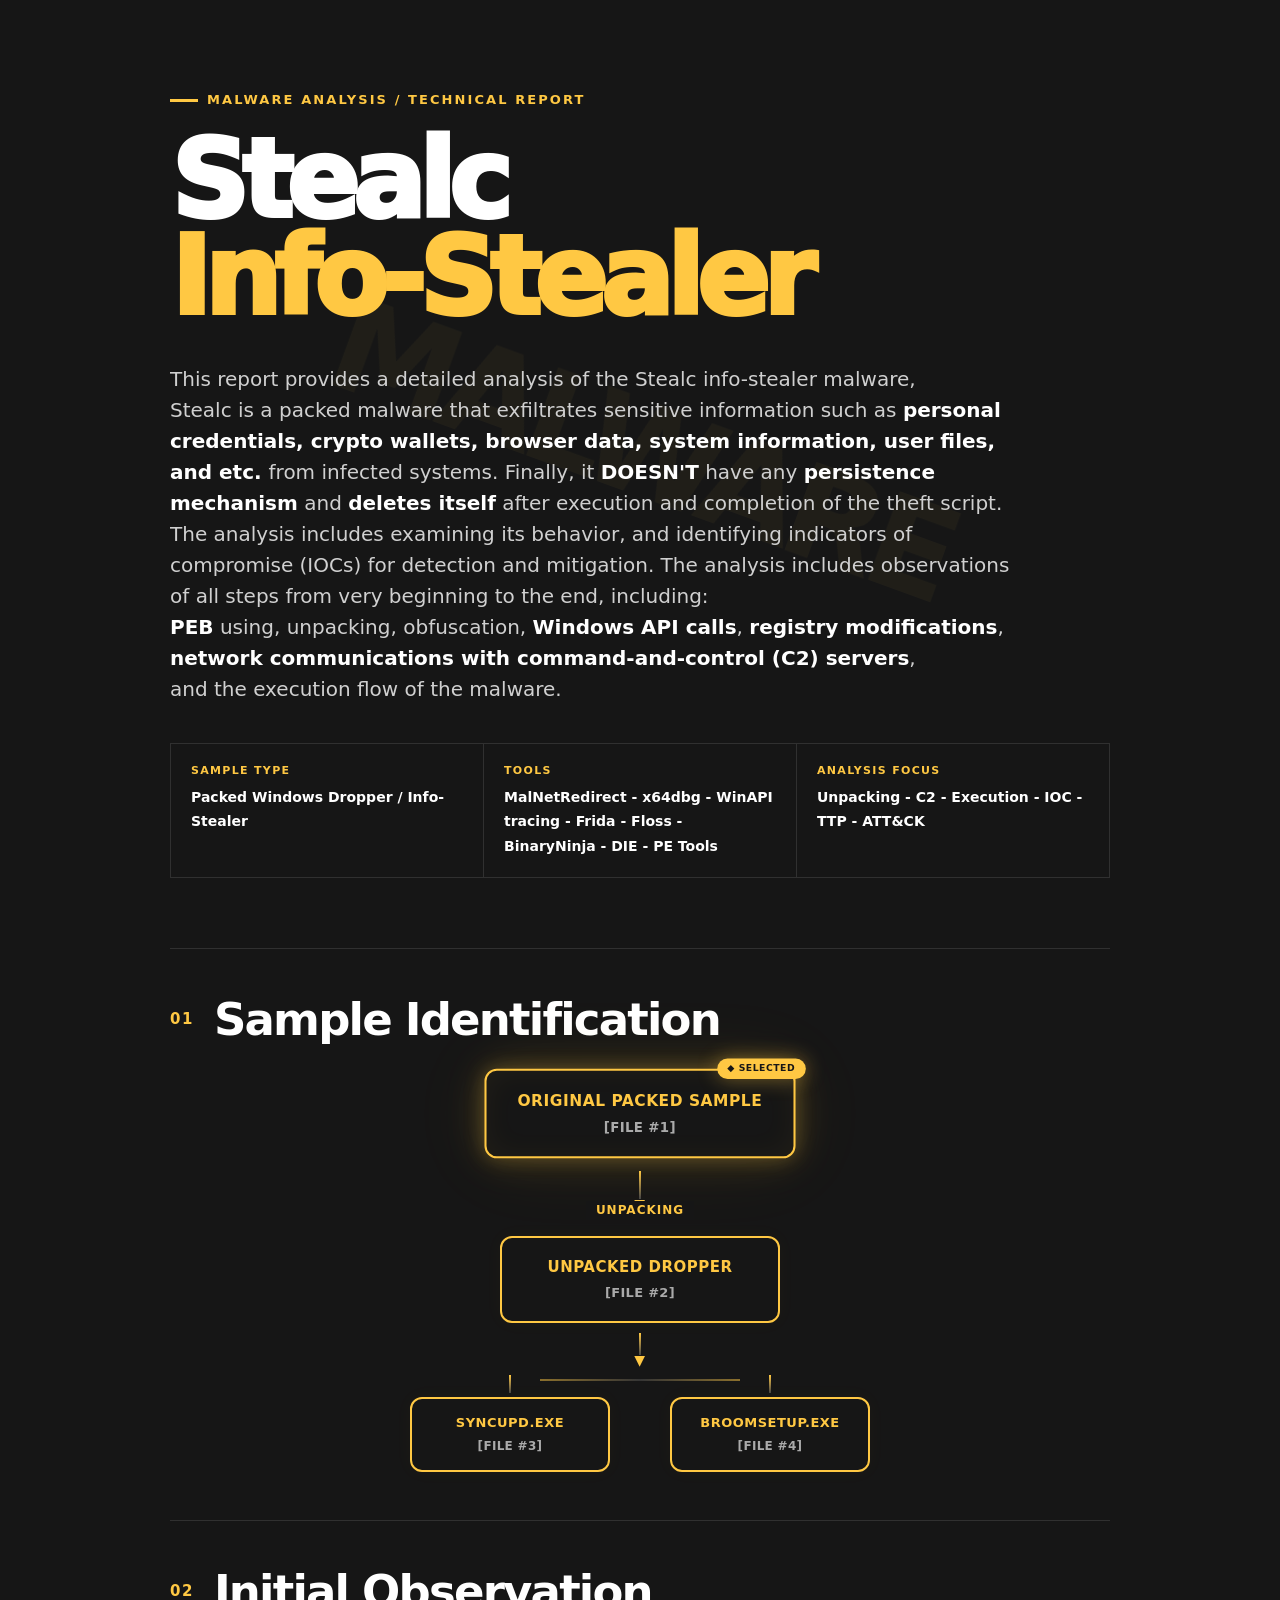
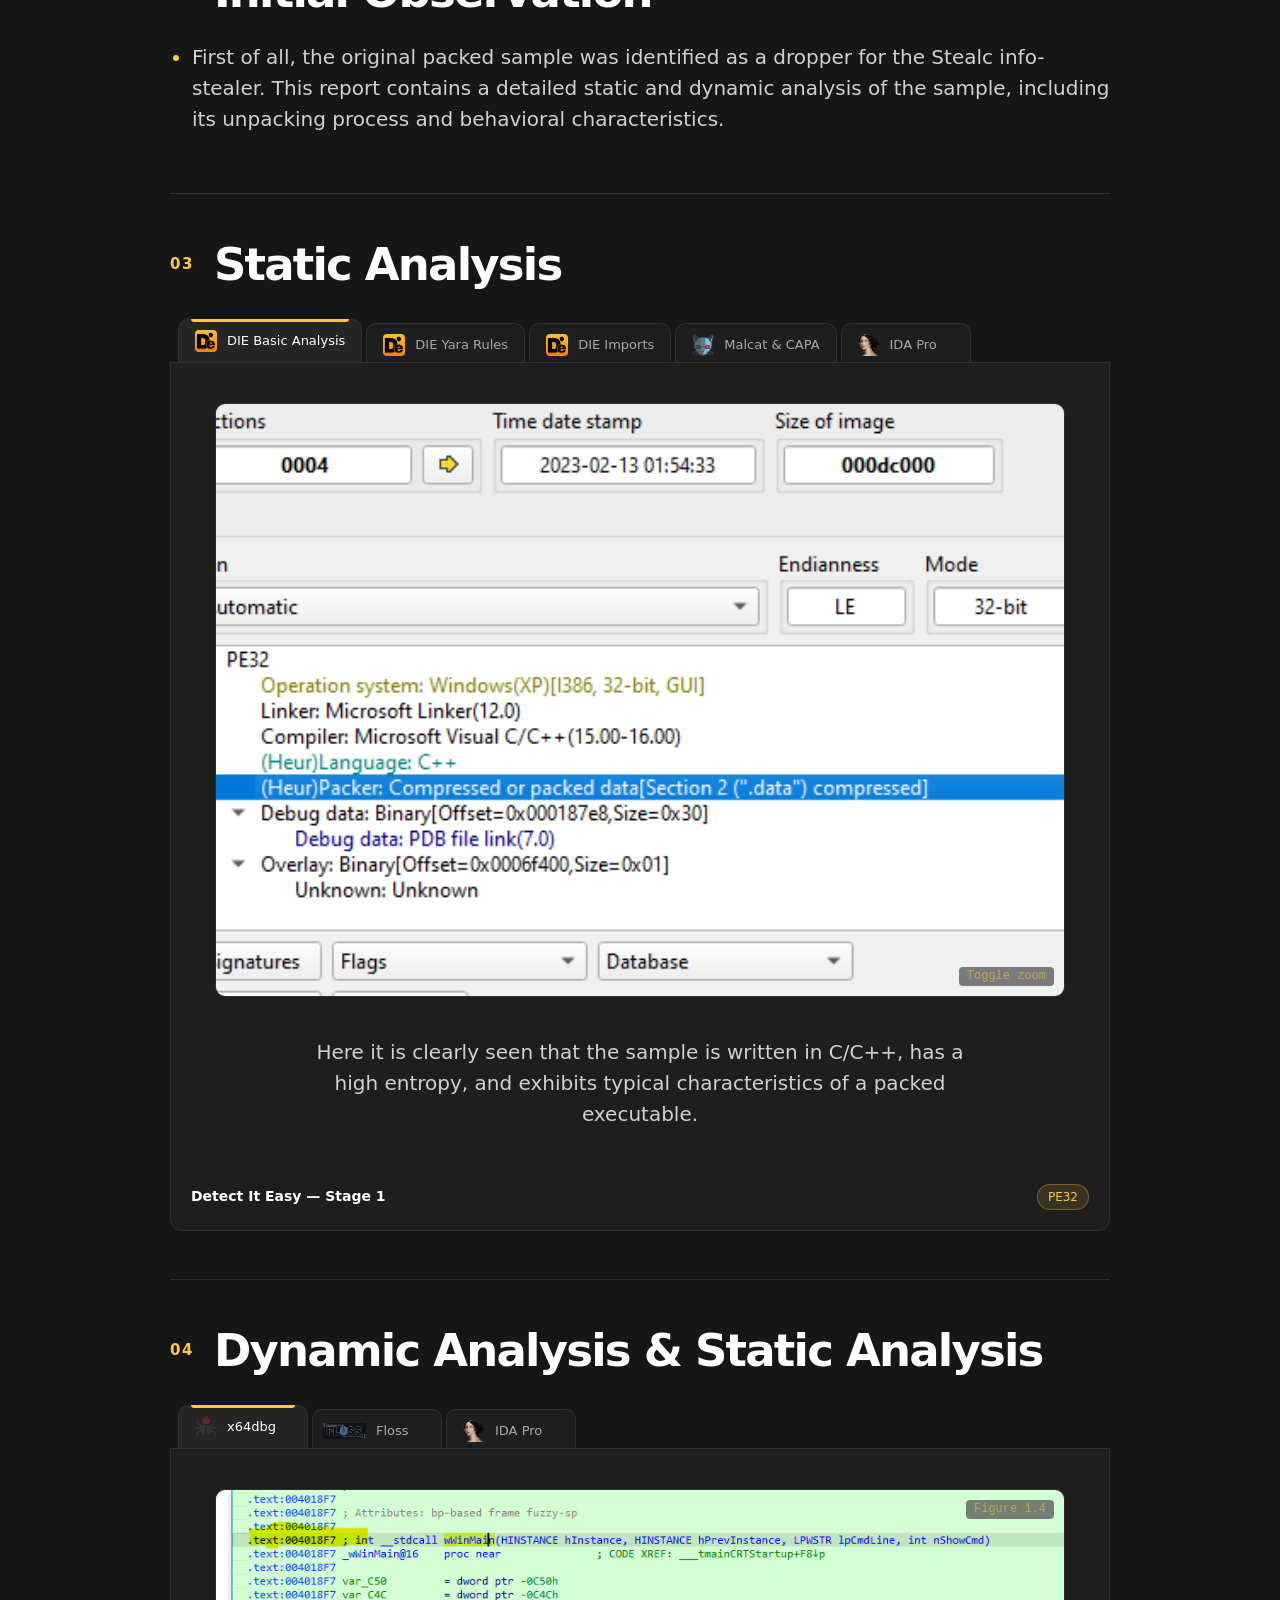
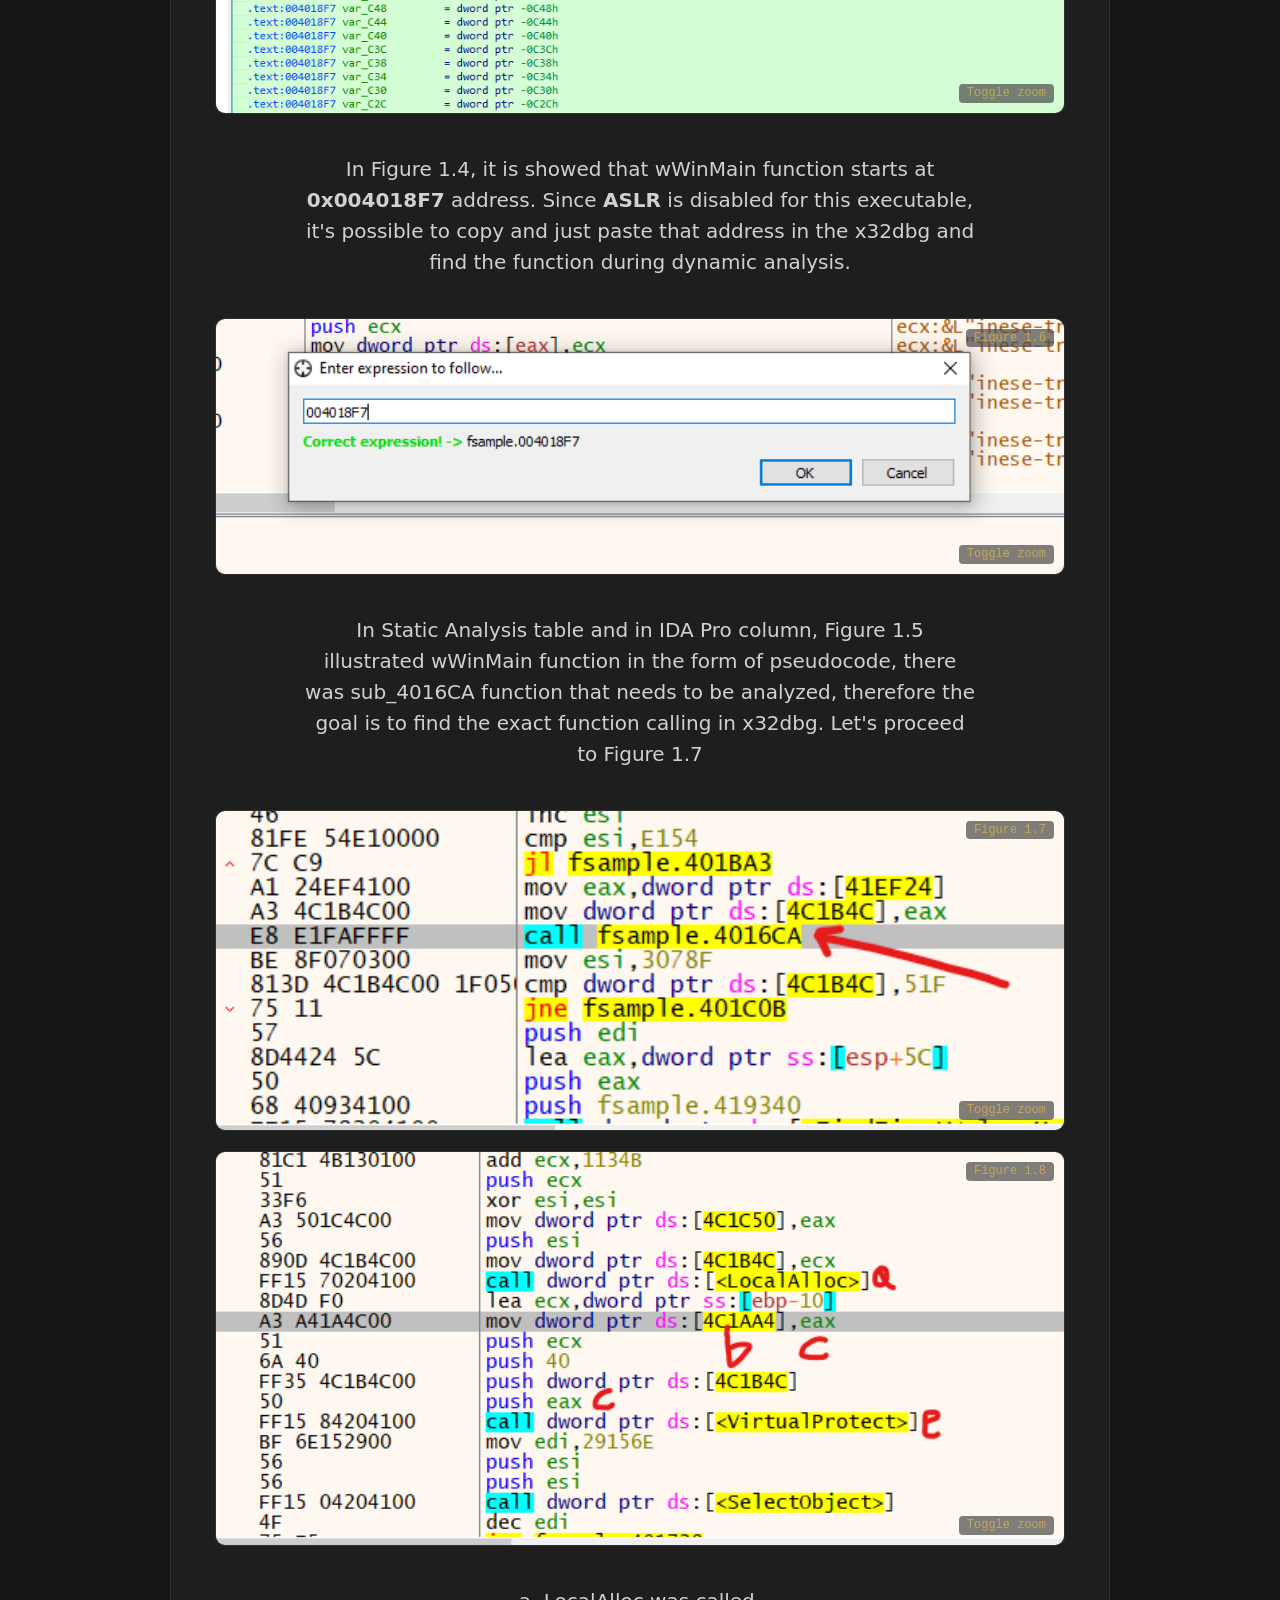
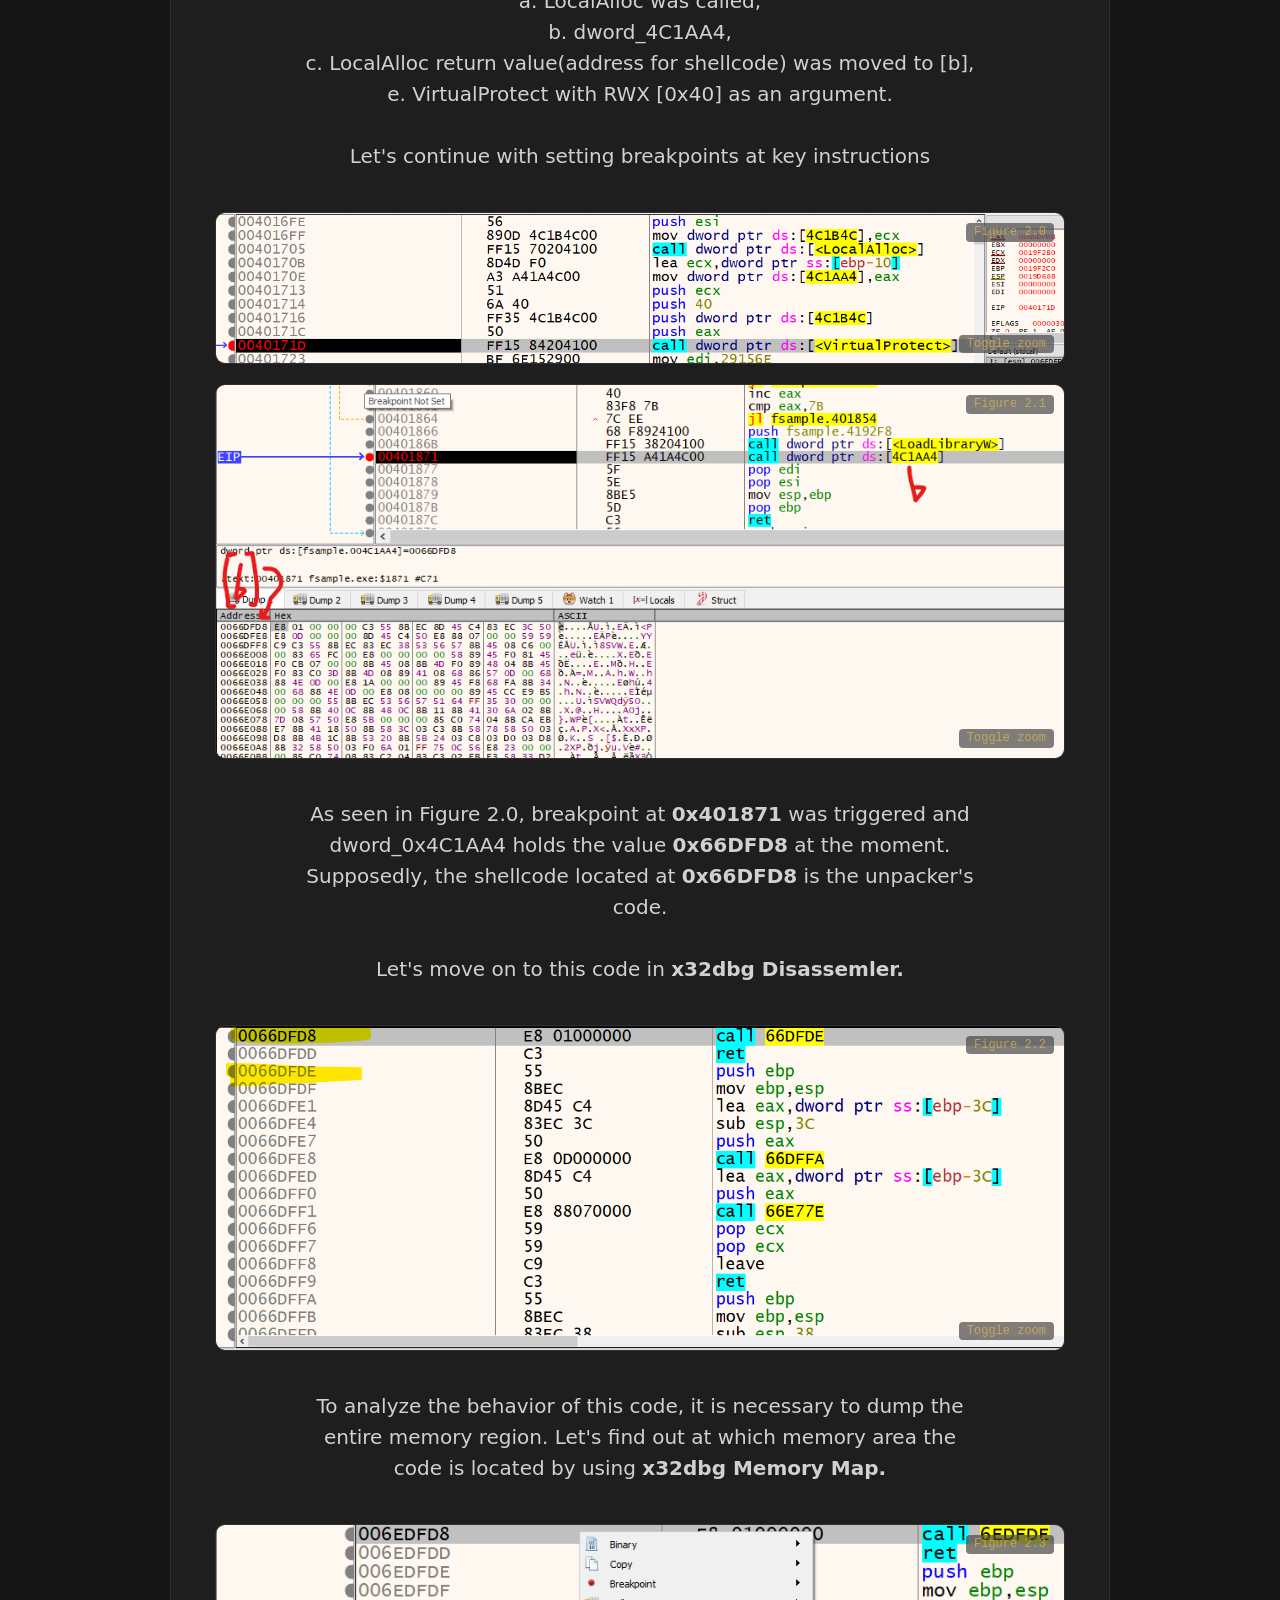
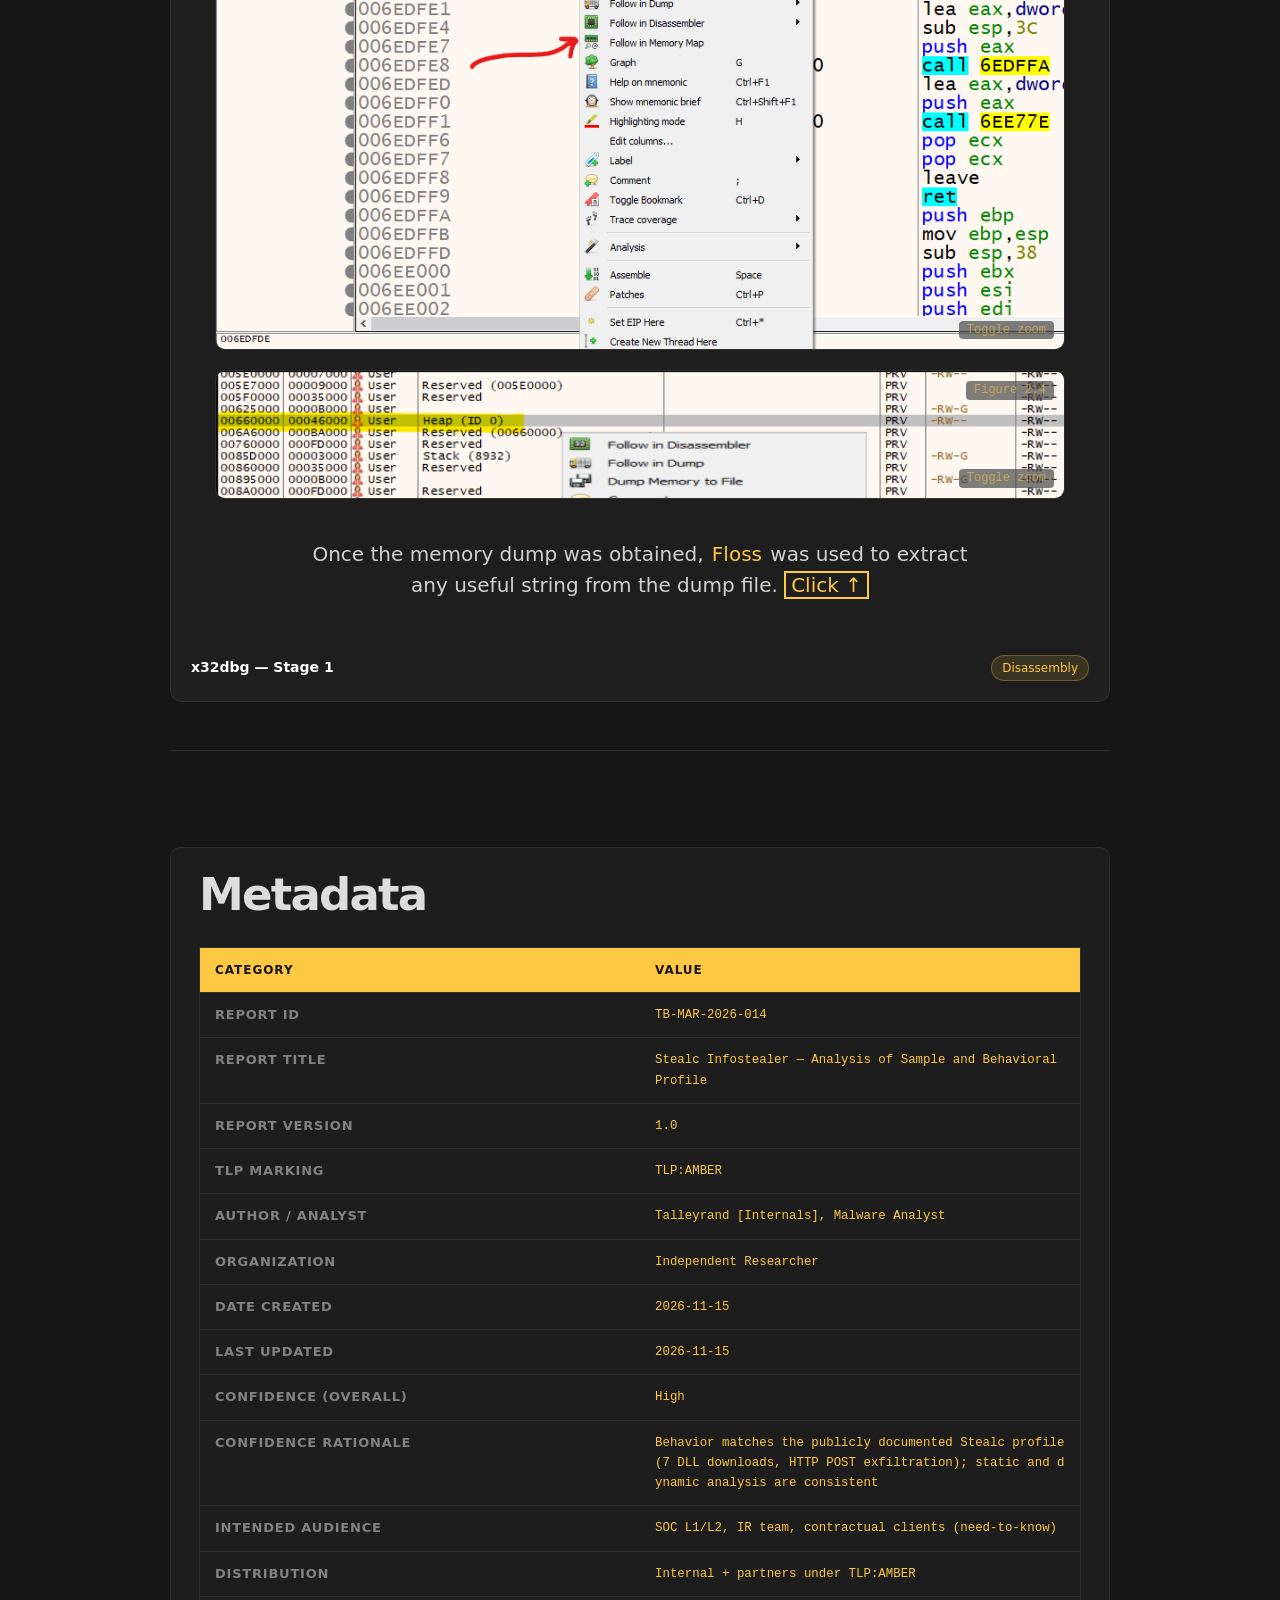
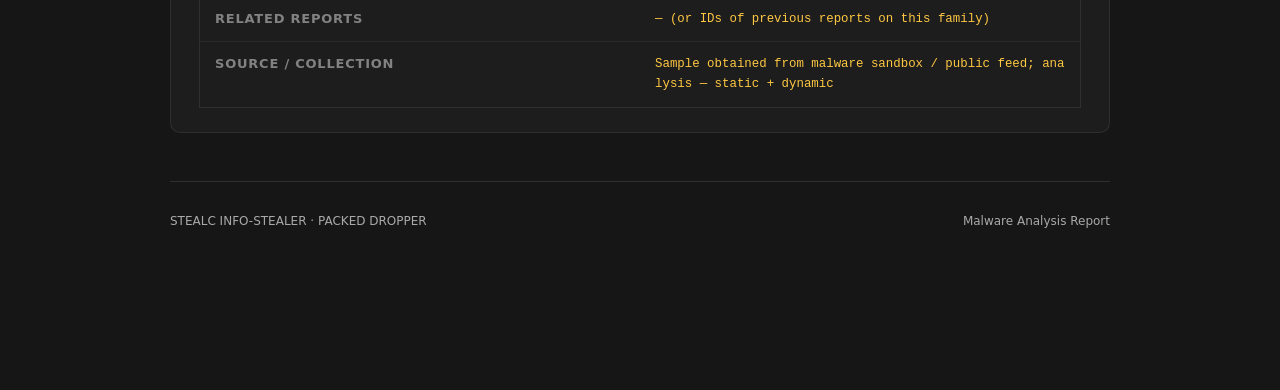
==== commit b2109c0a: "Add files via upload" ====
--- a/StealcReport/index.html
+++ b/StealcReport/index.html
@@ -34,7 +34,7 @@
         </div>
         <div>
           <span class="label">Tools</span>
-          <span class="value">MalNetRedirect - x64dbg - WinAPI tracing - Frida - BinaryNinja - DIE - PE Tools</span>
+          <span class="value">MalNetRedirect - x64dbg - WinAPI tracing - Frida - Floss - BinaryNinja - DIE - PE Tools</span>
         </div>
         <div>
           <span class="label">Analysis Focus</span>
@@ -592,122 +592,264 @@
     <section>
 
 
-      <div class="section-head">
+      <div id="DynamicAnalysis" class="section-head">
         <div class="number">04</div>
-        <h2>Dynamic Analysis</h2>
+        <h2>Dynamic Analysis & Static Analysis</h2>
       </div>
 
       <div class="tabs">
-        <input type="radio" name="static-tab2" id="st-xdbg" checked> 
+        <input type="radio" name="static-tab2" id="st-xdbg" checked > 
+        <input type="radio" name="static-tab2" id="st-floss"> 
+        <input type="radio" name="static-tab2" id="st-idapro"> 
       
         <div class="tabs__bar" role="tablist">
           <label class="tab" for="st-xdbg" role="tab">
             <img class="tab__thumb" src="img/xdbg.ico.ico" alt="">
             <span class="tab__title">x64dbg</span>
           </label>
+
+          <label class="tab" for="st-floss" role="tab">
+            <img class="tab__thumb floss" src="img/FLOSS_ICO.png" alt="">
+            <span class="tab__title floss">Floss</span>
+          </label>
     
+          <label class="tab" for="st-idapro" role="tab">
+            <img class="tab__thumb" src="img/IDAIcon.png" alt="">
+            <span class="tab__title">IDA Pro</span>
+          </label>
         </div>
 
         <div class="tabs__panels">
-          <div class="panel" data-panel="d_xdbg">
-          <div class="static_images_block">
-
-            <div class="die-image1 bgzoom">
-              <span class="figuren">Figure 1.4</span>
-              <img src="img/idawwinmain.png" alt="dynalys" class="die-stage4">
-            </div>
-            <p>In Figure 1.4, it is showed that wWinMain function starts at <b>0x004018F7</b> address.
-               Since <b>ASLR</b> is disabled for this executable, it's possible to copy and just paste that address in the x32dbg and find the function during dynamic analysis. </p>
-          
-            <div class="die-image1 bgzoom">
-                <span class="figuren">Figure 1.6</span>
-                <img src="img/XDBG-GotoExpressionIda.png" alt="dynalys" class="die-stage4">
-            </div>
-                <p>In Static Analysis table and in IDA Pro column, Figure 1.5 illustrated wWinMain function in the form of pseudocode, 
-                  there was sub_4016CA function that needs to be analyzed, therefore the goal is to find the exact function calling in x32dbg. Let's proceed to Figure 1.7</p>
-           
-             <div class="die-image1 bgzoom">
-                <span class="figuren">Figure 1.7</span>
-                <img src="img/CAFUNC.png" alt="dynalys" class="die-stage4">
-            </div>
-            
-            <div class="die-image1 bgzoom">
-                <span class="figuren">Figure 1.8</span>
-                <img src="img/XDBG-ALLOC-PROTECT.png" alt="dynalys" class="die-stage4">
-            </div>
-             <p>a. LocalAlloc was called,<br> b. dword_4C1AA4,
-               <br>c. LocalAlloc return value(address for shellcode) was moved to [b],
-               <br>e. VirtualProtect with RWX [0x40] as an argument.
-               <br><br>Let's continue with setting breakpoints at key instructions
-              
-              
-              </p>
-          
-            <!--<div class="die-image1 bgzoom">
-                <span class="figuren">Figure 1.8</span>
-               <img src="img/XDBG-LOCALALLOC-BREAKPOINT.png" alt="dynalys" class="die-stage4">
-            </div>
-             <div class="die-image1 bgzoom">
-                              <span class="figuren">Figure 1.9</span>
-                <img src="img/XDBGAC-BREAKPOINT.png" alt="dynalys" class="die-stage4">
-            </div>-->
-
-            <div class="die-image1 bgzoom">
-                <span class="figuren">Figure 2.0</span>
-                <img src="img/VRALC-BREAKPOINT.png" alt="dynalys" class="die-stage4">
-            </div>
-
-            <div class="die-image1 bgzoom">
-                <span class="figuren">Figure 2.1</span>
-                <img src="img/XDBG-A4-CONTAIN-DUMP.png" alt="dynalys" class="die-stage4">
-            </div>
-            <p>
-              As seen in Figure 2.0, breakpoint at <b>0x401871</b> was triggered 
-              and dword_0x4C1AA4 holds the value <b>0x66DFD8</b> at the moment.      
-              <br>Supposedly, the shellcode located at <b>0x66DFD8</b> is the unpacker's code. 
-              <br><br>Let's move on to this code in <b>x32dbg Disassemler.</b>
-            </p>
-            <div class="die-image1 bgzoom">
-                <span class="figuren">Figure 2.2</span>
-                <img src="img/DISASM-A4D8-CODE.png" alt="dynalys" class="die-stage4">
-            </div>
-             <p>
-              To analyze the behavior of this code, it is necessary to dump the entire memory region.
-              Let's find out at which memory area the code is located by using <b>x32dbg Memory Map.</b> 
-            </p>
-            <div class="die-image1 bgzoom">
-                <span class="figuren">Figure 2.3</span>
-                <img src="img/using memory map.png" alt="dynalys" class="die-stage4">
-            </div>
-            <div class="die-image1 bgzoom">
-                <span class="figuren">Figure 2.4</span>
-                <img src="img/MEMORYDUMP_OF_CODE.png" alt="dynalys" class="die-stage4">
-            </div>
-            <p>
-              Once the memory dump was obtained, <a href="https://github.com/mandiant/flare-floss">Floss</a>
-              was used to extract any useful string from the dump file.        
-            </p>
-             <div class="die-image1 bgzoom">
-                <span class="figuren">Figure 2.5</span>
-                <img src="img/STRING_CHECK_DUMPAREA.png" alt="dynalys" class="die-stage4">
-            </div>
-            <p>It's clearly showed that there were used a few noticeable Win API functions:
-               <b> VirtualAlloc, CreateToolhelp32Snapshot, Module32First</b><br><br>
-              Now, there is a hint about what is going to do that dumped code.
-              
-              </p>
-          </div>
-
-          <div class="panel__caption">
-              <strong>x32dbg — Stage 1</strong>
-              <span class="panel__tag">Disassembly</span>
-            </div>
-          </div>
-
-
-
-      
-
+                        <div class="panel" data-panel="d_xdbg">
+                                      <div class="static_images_block">
+
+                                        <div class="die-image1 bgzoom">
+                                          <span class="figuren">Figure 1.4</span>
+                                          <img src="img/idawwinmain.png" alt="dynalys" class="die-stage4">
+                                        </div>
+                                        <p>In Figure 1.4, it is showed that wWinMain function starts at <b>0x004018F7</b> address.
+                                          Since <b>ASLR</b> is disabled for this executable, it's possible to copy and just paste that address in the x32dbg and find the function during dynamic analysis. </p>
+                                      
+                                        <div class="die-image1 bgzoom">
+                                            <span class="figuren">Figure 1.6</span>
+                                            <img src="img/XDBG-GotoExpressionIda.png" alt="dynalys" class="die-stage4">
+                                        </div>
+                                            <p>In Static Analysis table and in IDA Pro column, Figure 1.5 illustrated wWinMain function in the form of pseudocode, 
+                                              there was sub_4016CA function that needs to be analyzed, therefore the goal is to find the exact function calling in x32dbg. Let's proceed to Figure 1.7</p>
+                                      
+                                        <div class="die-image1 bgzoom">
+                                            <span class="figuren">Figure 1.7</span>
+                                            <img src="img/CAFUNC.png" alt="dynalys" class="die-stage4">
+                                        </div>
+                                        
+                                        <div class="die-image1 bgzoom">
+                                            <span class="figuren">Figure 1.8</span>
+                                            <img src="img/XDBG-ALLOC-PROTECT.png" alt="dynalys" class="die-stage4">
+                                        </div>
+                                        <p>a. LocalAlloc was called,<br> b. dword_4C1AA4,
+                                          <br>c. LocalAlloc return value(address for shellcode) was moved to [b],
+                                          <br>e. VirtualProtect with RWX [0x40] as an argument.
+                                          <br><br>Let's continue with setting breakpoints at key instructions
+                                          
+                                          
+                                          </p>
+                                      
+                                        <!--<div class="die-image1 bgzoom">
+                                            <span class="figuren">Figure 1.8</span>
+                                          <img src="img/XDBG-LOCALALLOC-BREAKPOINT.png" alt="dynalys" class="die-stage4">
+                                        </div>
+                                        <div class="die-image1 bgzoom">
+                                                          <span class="figuren">Figure 1.9</span>
+                                            <img src="img/XDBGAC-BREAKPOINT.png" alt="dynalys" class="die-stage4">
+                                        </div>-->
+
+                                        <div class="die-image1 bgzoom">
+                                            <span class="figuren">Figure 2.0</span>
+                                            <img src="img/VRALC-BREAKPOINT.png" alt="dynalys" class="die-stage4">
+                                        </div>
+
+                                        <div class="die-image1 bgzoom">
+                                            <span class="figuren">Figure 2.1</span>
+                                            <img src="img/XDBG-A4-CONTAIN-DUMP.png" alt="dynalys" class="die-stage4">
+                                        </div>
+                                        <p>
+                                          As seen in Figure 2.0, breakpoint at <b>0x401871</b> was triggered 
+                                          and dword_0x4C1AA4 holds the value <b>0x66DFD8</b> at the moment.      
+                                          <br>Supposedly, the shellcode located at <b>0x66DFD8</b> is the unpacker's code. 
+                                          <br><br>Let's move on to this code in <b>x32dbg Disassemler.</b>
+                                        </p>
+                                        <div class="die-image1 bgzoom">
+                                            <span class="figuren">Figure 2.2</span>
+                                            <img src="img/DISASM-A4D8-CODE.png" alt="dynalys" class="die-stage4">
+                                        </div>
+                                        <p>
+                                          To analyze the behavior of this code, it is necessary to dump the entire memory region.
+                                          Let's find out at which memory area the code is located by using <b>x32dbg Memory Map.</b> 
+                                        </p>
+                                        <div class="die-image1 bgzoom">
+                                            <span class="figuren">Figure 2.3</span>
+                                            <img src="img/using memory map.png" alt="dynalys" class="die-stage4">
+                                        </div>
+                                        <div class="die-image1 bgzoom">
+                                            <span class="figuren">Figure 2.4</span>
+                                            <img src="img/MEMORYDUMP_OF_CODE.png" alt="dynalys" class="die-stage4">
+                                        </div>
+                                        <p>
+                                          Once the memory dump was obtained, <a href="https://github.com/mandiant/flare-floss">Floss</a>
+                                          was used to extract any useful string from the dump file.  
+                                        
+                                           <a class="goToFloss" href="#DynamicAnalysis"> Click <span>↑</span> </a>       
+                                        </p>
+                                        
+                                      </div>
+
+                                      <div class="panel__caption">
+                                        <strong>x32dbg — Stage 1</strong>
+                                          <span class="panel__tag">Disassembly</span>
+                                      </div>
+
+                        </div>
+
+                        <div class="panel" data-panel="floss">
+                              <div class="static_images_block">
+                                <div class="die-image1 bgzoom">
+                                    <span class="figuren">Figure 2.5</span>
+                                    <img src="img/STRING_CHECK_DUMPAREA.png" alt="dynalys" class="die-stage4">
+                                </div>
+                                <p>It's clearly showed that there were used a few noticeable Win API functions:
+                                  <b> VirtualAlloc, CreateToolhelp32Snapshot, Module32First</b><br><br>
+                                  Now, there is a hint about what is going to do that dumped code.
+                                  </p>
+                              
+                              </div>
+
+                              <div class="panel__caption">
+                                <strong>FLARE Obfuscated String Solver — Stage 1</strong>
+                                <span class="panel__tag">String Extract</span>
+                                  
+                              </div>
+                        </div>
+
+                         <div class="panel" data-panel="idapro">
+                              <div class="static_images_block">
+
+                                <p>
+                                   The code in the dump file starts at file_offset(+DFD8) <br>
+                                   Reminding that code was at 0x6EDFD8 and the memory region was at 0x6E0000
+                                   <br><br>IDA->Jump to file offset DFD8 
+                                </p>
+
+                                <div class="die-image1 bgzoom">
+                                    <span class="figuren">Figure 2.6</span>
+                                    <img src="img/DFD8_opcode.png" alt="dynalys" class="die-stage4">
+                                </div>
+
+                                <p>
+                                    Use D and C keys to make it a code or data.
+                                </p>
+
+                                <div class="die-image1 bgzoom">
+                                    <span class="figuren">Figure 2.7</span>
+                                    <img src="img/DMPFILE_DFD8_offset.png" alt="dynalys" class="die-stage4">
+                                </div>
+                              
+                               
+                                <div class="die-image1 bgzoom">
+                                    <span class="figuren">Figure 2.8</span>
+                                    <img src="img/DFFAPSCODE__MAPPING_STRUCT.png" alt="dynalys" class="die-stage4">
+                                </div>
+
+                                 <div class="die-image1 bgzoom">
+                                    <span class="figuren">Figure 2.9</span>
+                                    <img src="img/PEB_WALKING_FUNC_READFS.png" alt="dynalys" class="die-stage4">
+                                </div>
+                                <p>It's not necessary to understand this pseudocode entirely.
+                                   Enough to know what it means to do.
+                                  <br>
+                                  <br>
+                                  <b>__readfsdword(0x30)</b> is an MSVC intrinsic (a built-in function) 
+                                  that reads a 32-bit value from memory at offset 0x30 relative 
+                                  to the FS segment register (pointer to <b>TEB</b>). In the context of 32-bit
+                                  Windows (x86), this is the standard way to obtain the address of 
+                                  the current process's <b>PEB</b> (Process Environment Block).
+                                  <br>
+                                  <br>
+                                  
+                                  <b>Bypassing API hooks</b>: <b>AV</b> and <b>EDR</b> products often hook functions like
+                                  GetModuleHandle or LoadLibrary. Reading the <b>PEB</b> directly allows an 
+                                  attacker to walk the loaded module list (via <b>PEB->Ldr</b>)
+                                  without triggering those hooks.
+                                  <div class="die-image1 bgzoom">
+                                    <span class="figuren">Figure 3.0</span>
+                                    <img src="img/PEB_WALKING_ILLUSTRATION.jpeg" alt="dynalys" class="die-stage4">
+                                  </div>
+
+
+                                <p>sub_E05B is <b>PEB Walking</b> function for dynamic api resolution.
+                                   It access TEB->PEB->Ldr and then finds kernel32/ntdll Libraries/Functions in a stealth way.
+                                   <br>
+                                   <br>
+                                    As shown in F.2.8, at lines 14, 15, 18, 19  (int a1) is actually a pointer to a structure(60 bytes) 
+                                    Let's make a structure by using IDA Pro. 
+                                  
+                                  </p>
+                                <div class="die-image1 bgzoom">
+                                    <span class="figuren">Figure 3.1</span>
+                                    <img src="img/IDA_CREATE_STRUCT.png" alt="dynalys" class="die-stage4">
+                                </div>
+                                <div class="die-image1 bgzoom">
+                                    <span class="figuren">Figure 3.2</span>
+                                    <img src="img/MADE_STRUCT_CORRESPONDERS.png" alt="dynalys" class="die-stage4">
+                                </div>
+                                <div class="die-image1 bgzoom">
+                                    <span class="figuren">Figure 3.3</span>
+                                    <img src="img/LOCALTYPES_AND_STRUCT.png" alt="dynalys" class="die-stage4">
+                                </div>
+                                  <p>Now, it looks better and comprehensible. 
+                                   It is possible to use that structure everywhere it's appropriate. 
+                                   For example, let's go back to the parent function sub_DFDE and its _BYTE v1[60] variable.<br>
+                                   In fact, it's structure a1 and it needs to be defined as a struct a1. 
+                                  </p>
+                                   <div class="die-image1 bgzoom">
+                                    <span class="figuren">Figure 3.4</span>
+                                    <img src="img/DFDECHANGED.png" alt="dynalys" class="die-stage4">
+                                   </div>
+
+                                  <div class="die-image1 bgzoom">
+                                    <span class="figuren">Figure 3.5</span>
+                                    <img src="img/E43DFFUNCS.png" alt="dynalys" class="die-stage4">
+                                  </div>
+
+                                   <p>
+                                      In function <b>sub_E77E</b>, the malware is getting its base_mod. 
+                                      <br>
+                                      In <b>sub_E43D</b>, it allocates a memory region and then jumps to it. 
+                                      <br>
+                                      the code here not necessarily needs to be understood entirely
+                                      <br>
+                                      the logic is clear: the malware allocates memory, decrypts an encrypted code, then writes it to <b>RWX memory</b>, and jumps to it.
+                                      <br>
+                                      <br>
+                                      So, it's sensible to set a breakpoint at the beginning of <b>VirtualAlloc</b> to capture PE32 File start<br>
+                                      OR set it at sub_E43D. Remember that during dynamic analysis
+                                      the memory region of the shellcode was found at 0x660000, so the needed function is at REGION_BASE + approx.(due to cryptographic changes) 0xE43D
+
+                                      <br>
+                                      <br>
+                                      Let's move back to x32dbg and prove our hypothesis.
+                                      <a class="goToFloss gtfn2" href="#DynamicAnalysis"> Click <span>↑</span></a>     
+                                   </p>
+                                </p>
+                              
+                              </div>
+
+                              <div class="panel__caption">
+                                <strong>IDA Pro — Stage 2</strong>
+                                <span class="panel__tag">DumpFile Pseudocode and Structure</span>
+                                  
+                              </div>
+                        </div>
+         
         </div>
       </div>
    
--- a/StealcReport/css/style.css
+++ b/StealcReport/css/style.css
@@ -67,10 +67,21 @@
 
 header::after {
     content: "MALWARE";
-    position: absolute;
+    position: fixed;
+    
+    left: 0;
     right: 0;
     bottom: 0;
-    transform: translateY(40%);
+    top: 0;
+    margin: auto auto;
+
+    z-index: -1000;
+    
+    width: max-content;
+    height: max-content;
+
+    transform:  rotate(20deg);
+
     font-size: clamp(90px, 10vw, 220px);
     font-weight: 900;
     letter-spacing: -0.08em;
@@ -907,6 +918,16 @@
     flex-shrink: 0;
 }
 
+.tab__thumb.floss {
+    object-fit: contain;
+    
+    transform: scale(2) translateX(10%);
+}
+
+.tab__title.floss {
+    margin: 0px 0px 0px 15px;
+}
+
 .tab__title {
     font-size: 13px;
     font-weight: 500;
@@ -920,7 +941,9 @@
 .tabs:has(#st-pe:checked)  .tab[for="st-pe"],
 .tabs:has(#st-sec:checked)  .tab[for="st-sec"],
 .tabs:has(#st-mcapa:checked) .tab[for="st-mcapa"],
+.tabs:has(#st-floss:checked) .tab[for="st-floss"],
 .tabs:has(#st-xdbg:checked) .tab[for="st-xdbg"],
+.tabs:has(#st-idapro:checked) .tab[for="st-idapro"],
 .tabs:has(#st-ida:checked) .tab[for="st-ida"] {
     background: #252525;
     color: var(--white);
@@ -936,6 +959,8 @@
 .tabs:has(#st-pe:checked)  .tab[for="st-pe"]::before,
 .tabs:has(#st-xdbg:checked) .tab[for="st-xdbg"]::before,
 .tabs:has(#st-sec:checked)  .tab[for="st-sec"]::before,
+.tabs:has(#st-idapro:checked)  .tab[for="st-idapro"]::before,
+.tabs:has(#st-floss:checked)  .tab[for="st-floss"]::before,
 .tabs:has(#st-mcapa:checked) .tab[for="st-mcapa"]::before,
 .tabs:has(#st-ida:checked) .tab[for="st-ida"]::before {
     content: "";
@@ -952,7 +977,9 @@
 .tabs:has(#st-die:checked) .tab[for="st-die"] .tab__thumb,
 .tabs:has(#st-pe:checked)  .tab[for="st-pe"] .tab__thumb,
 .tabs:has(#st-sec:checked)  .tab[for="st-sec"] .tab__thumb,
+.tabs:has(#st-idapro:checked)  .tab[for="st-idapro"] .tab__thumb,
 .tabs:has(#st-xdbg:checked) .tab[for="st-xdbg"] .tab__thumb,
+.tabs:has(#st-floss:checked) .tab[for="st-floss"] .tab__thumb,
 .tabs:has(#st-mcapa:checked) .tab[for="st-mcapa"] .tab__thumb,
 .tabs:has(#st-ida:checked) .tab[for="st-ida"] .tab__thumb {
     border-color: var(--yellow);
@@ -977,6 +1004,8 @@
 .tabs:has(#st-die:checked) .panel[data-panel="die"],
 .tabs:has(#st-pe:checked)  .panel[data-panel="pe"],
 .tabs:has(#st-xdbg:checked)  .panel[data-panel="d_xdbg"],
+.tabs:has(#st-floss:checked)  .panel[data-panel="floss"],
+.tabs:has(#st-idapro:checked)  .panel[data-panel="idapro"],
 .tabs:has(#st-sec:checked)  .panel[data-panel="sec"],
 .tabs:has(#st-mcapa:checked) .panel[data-panel="mcapa"],
 .tabs:has(#st-ida:checked) .panel[data-panel="ida"] {
@@ -1017,7 +1046,7 @@
     padding: 3px 10px;
     border-radius: 999px;
     font-size: 12px;
-    white-space: nowrap;
+    white-space: wrap;
 }
 
 /* ============================================================= */
@@ -1181,6 +1210,9 @@
         border-bottom: 1px solid rgba(255, 255, 255, 0.06);
         padding-bottom: 10px;
     }
+    .container{
+        padding: 30px 15px;
+    }
 }
 
 @media (max-width: 400px) {
@@ -1204,4 +1236,22 @@
     body { background: var(--black); }
     section { break-inside: avoid; }
     .container { width: 94%; }
+}
+
+
+.goToFloss {
+    font-size: 20px;
+    padding: 0px 5px;
+    border: 2px solid var(--yellow);
+    text-decoration: none;
+    pointer-events: all;
+    cursor: pointer;
+}
+.goToFloss:hover {
+    font-size: 20px;
+    padding: 0px 5px;
+    border: 2px solid var(--yellow);
+    text-decoration: none;
+    pointer-events: all;
+    cursor: pointer;
 }
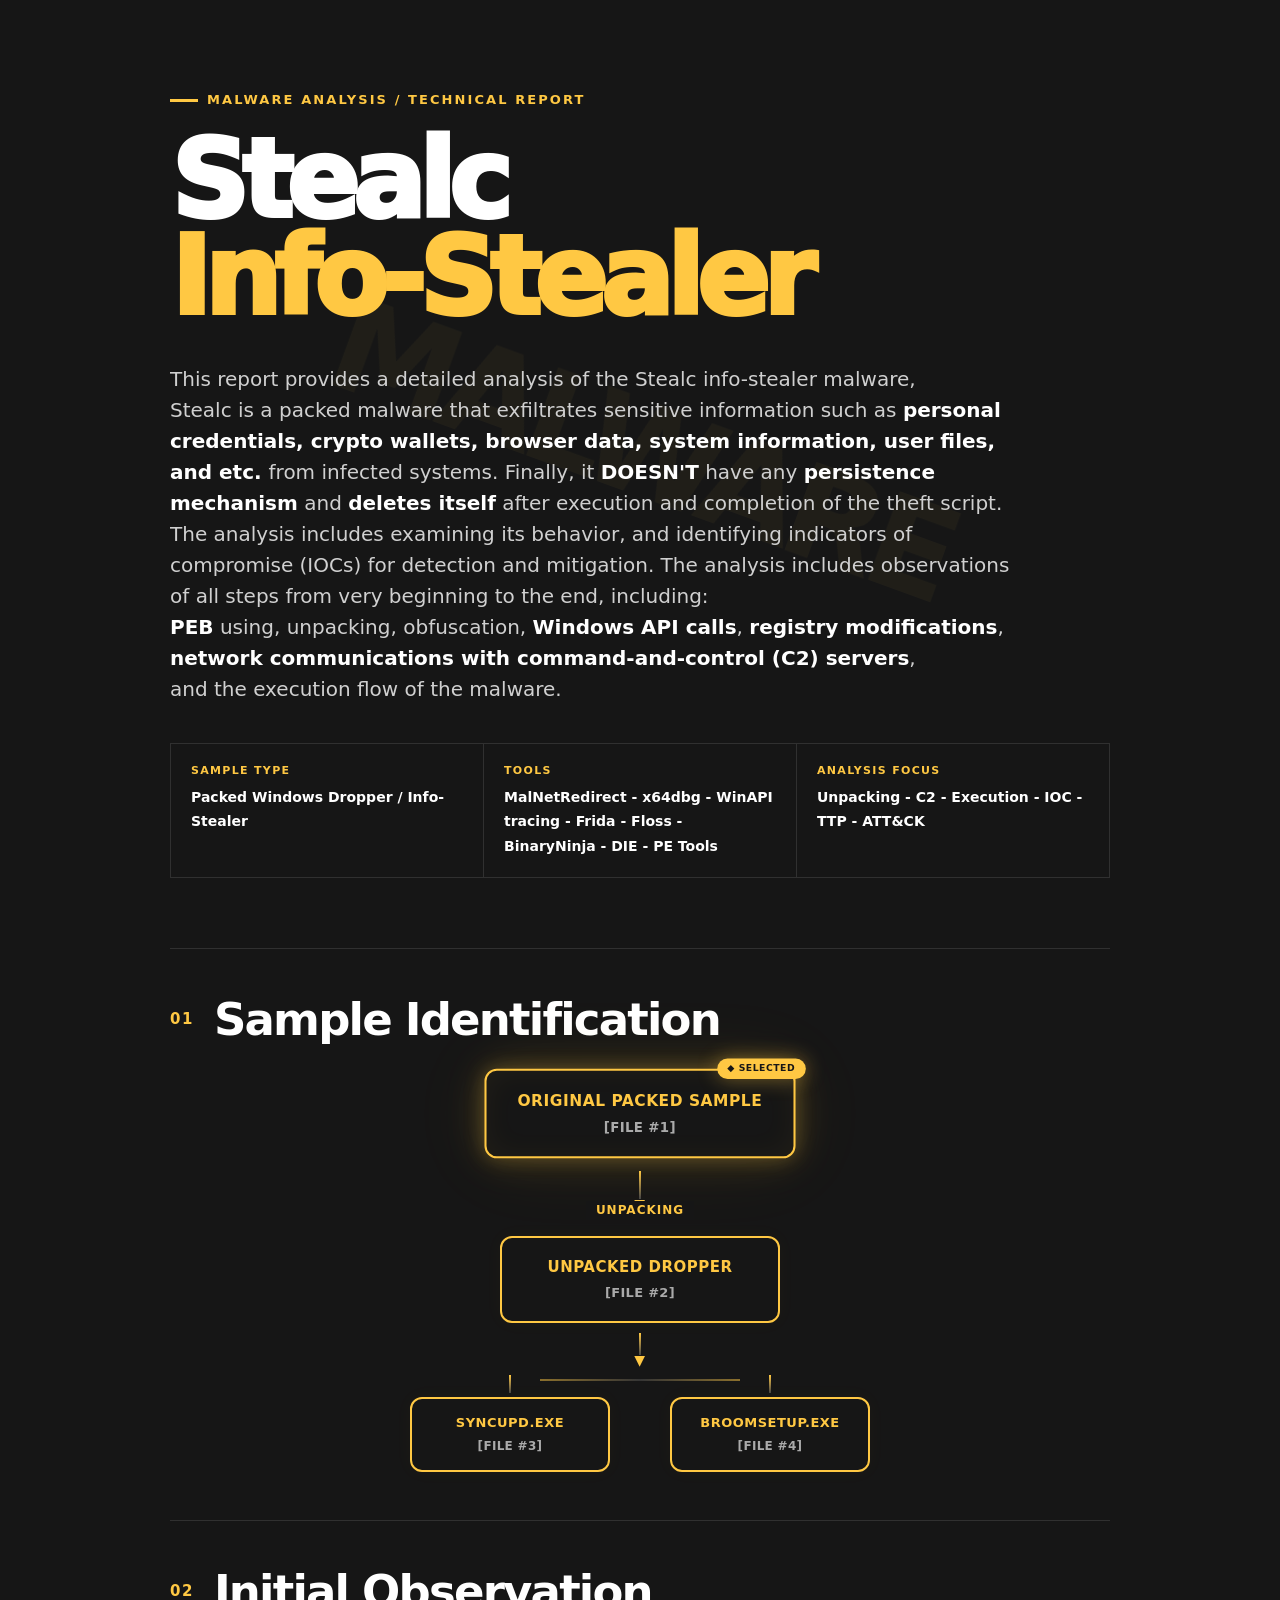
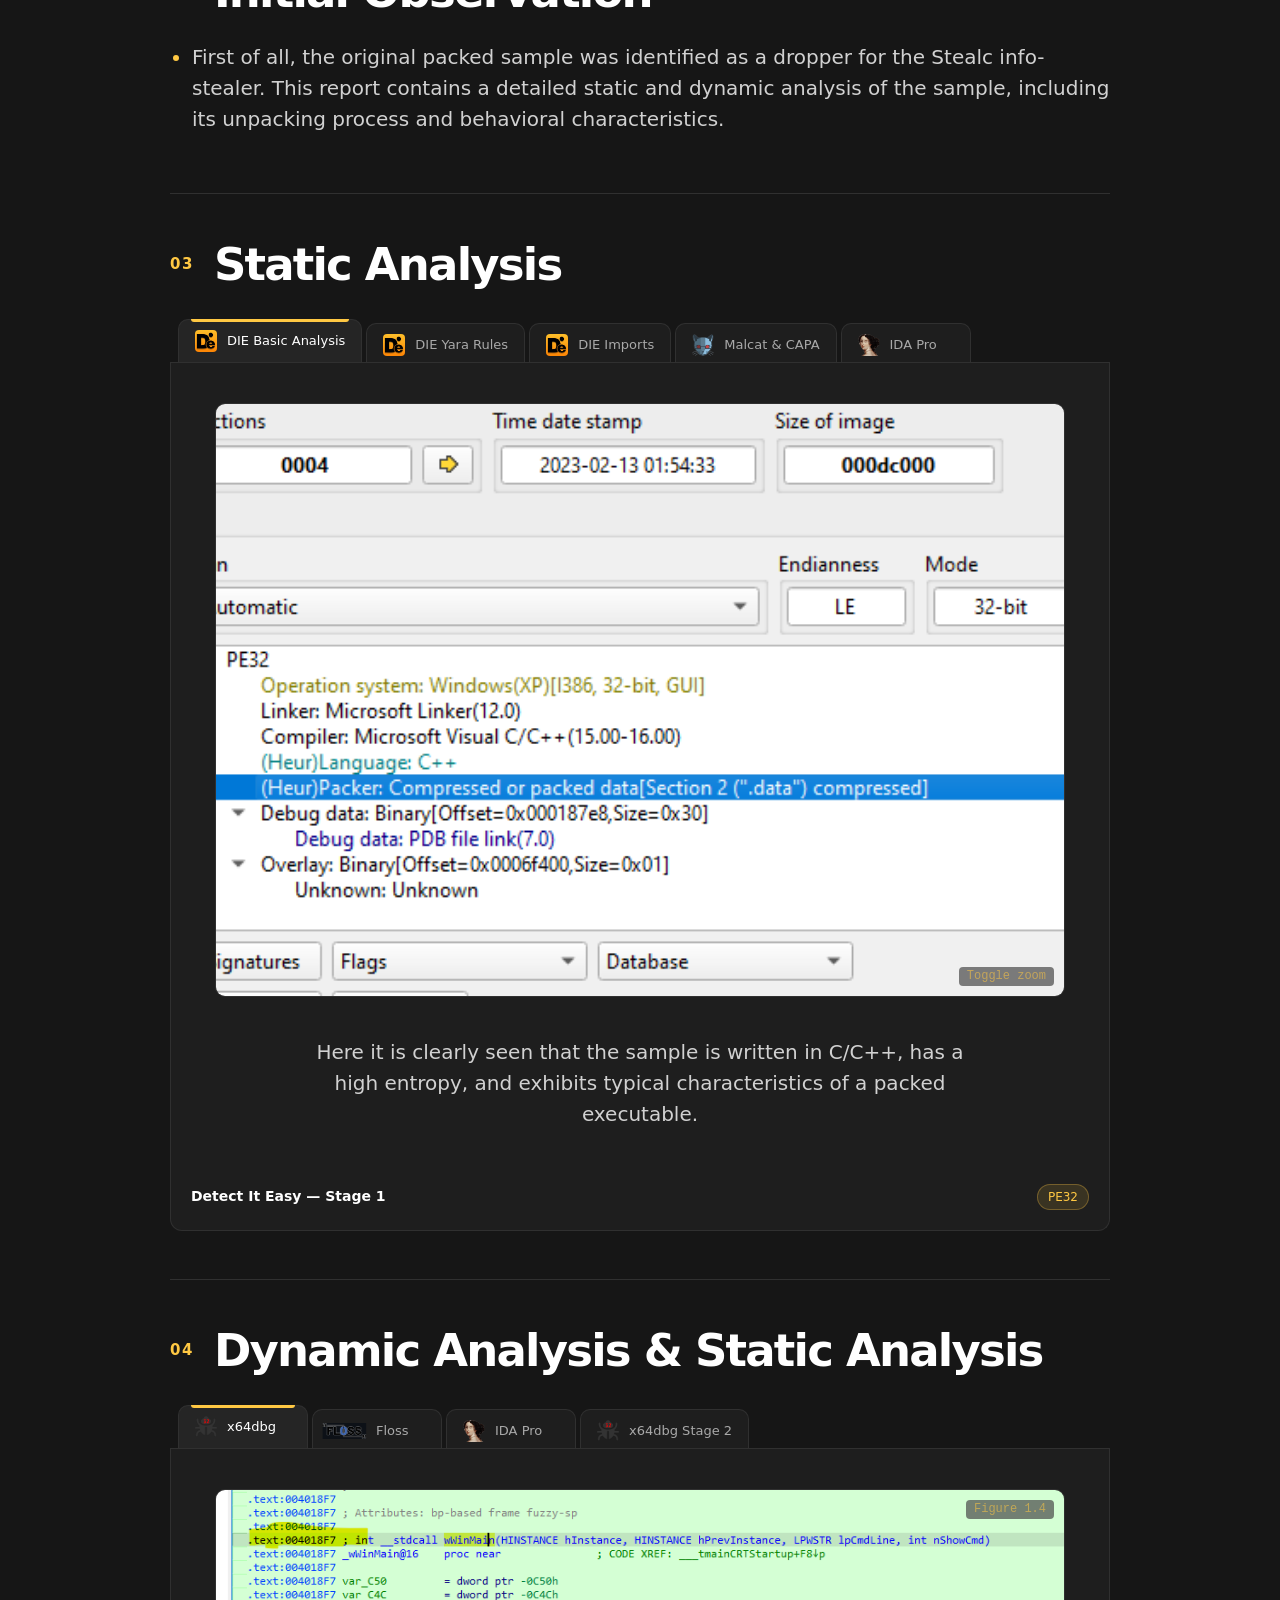
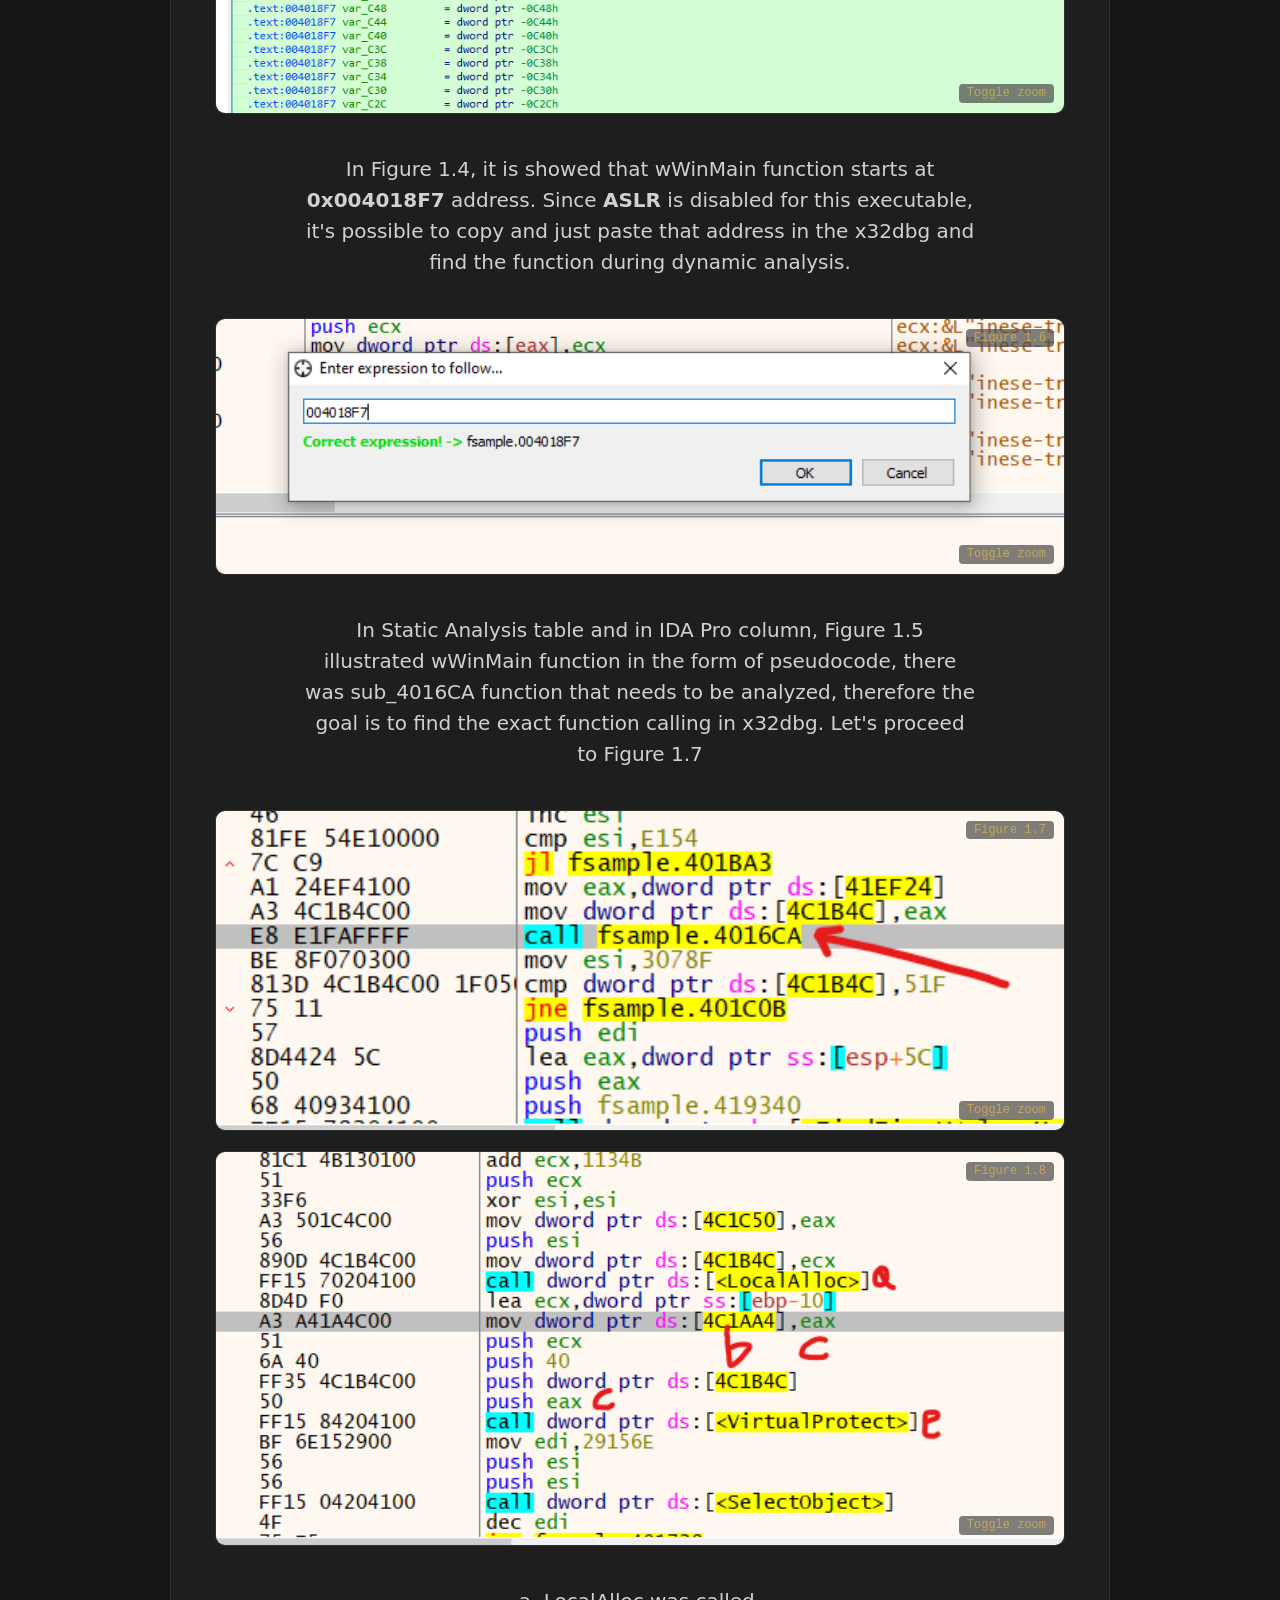
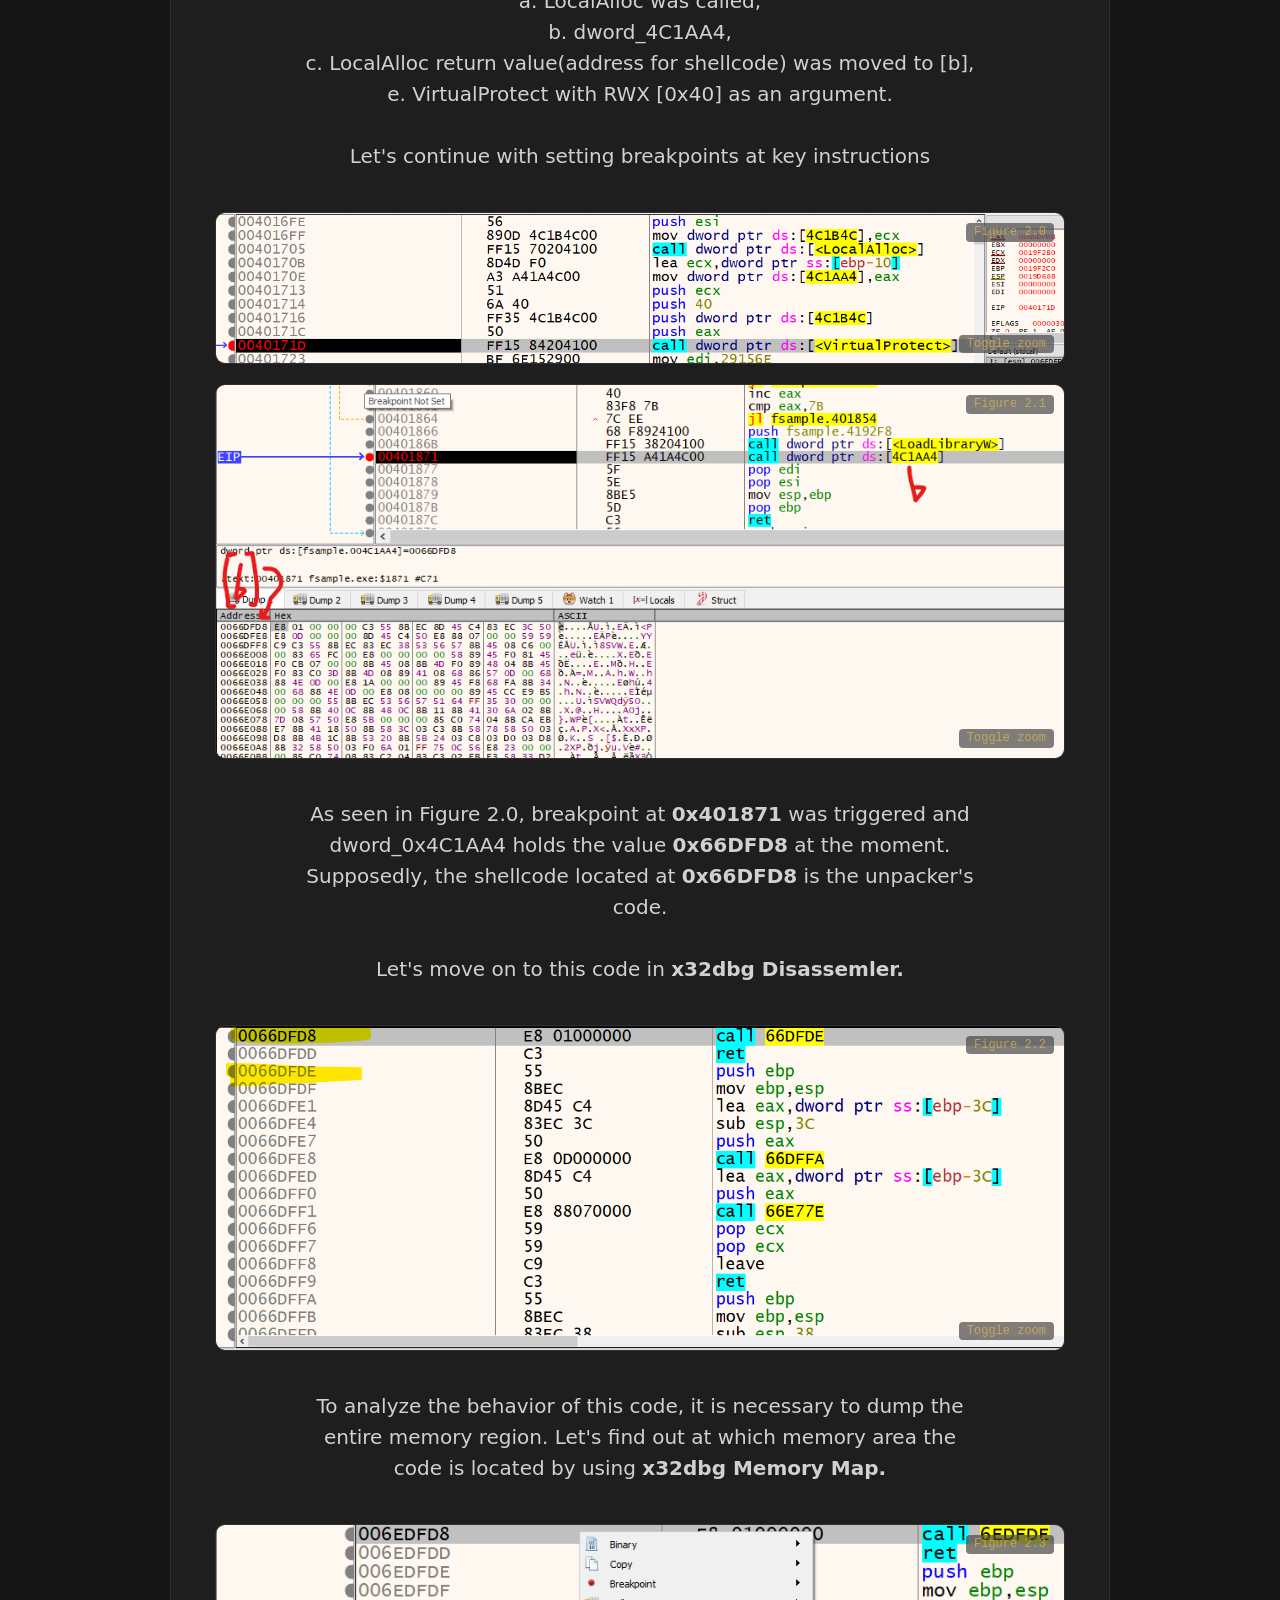
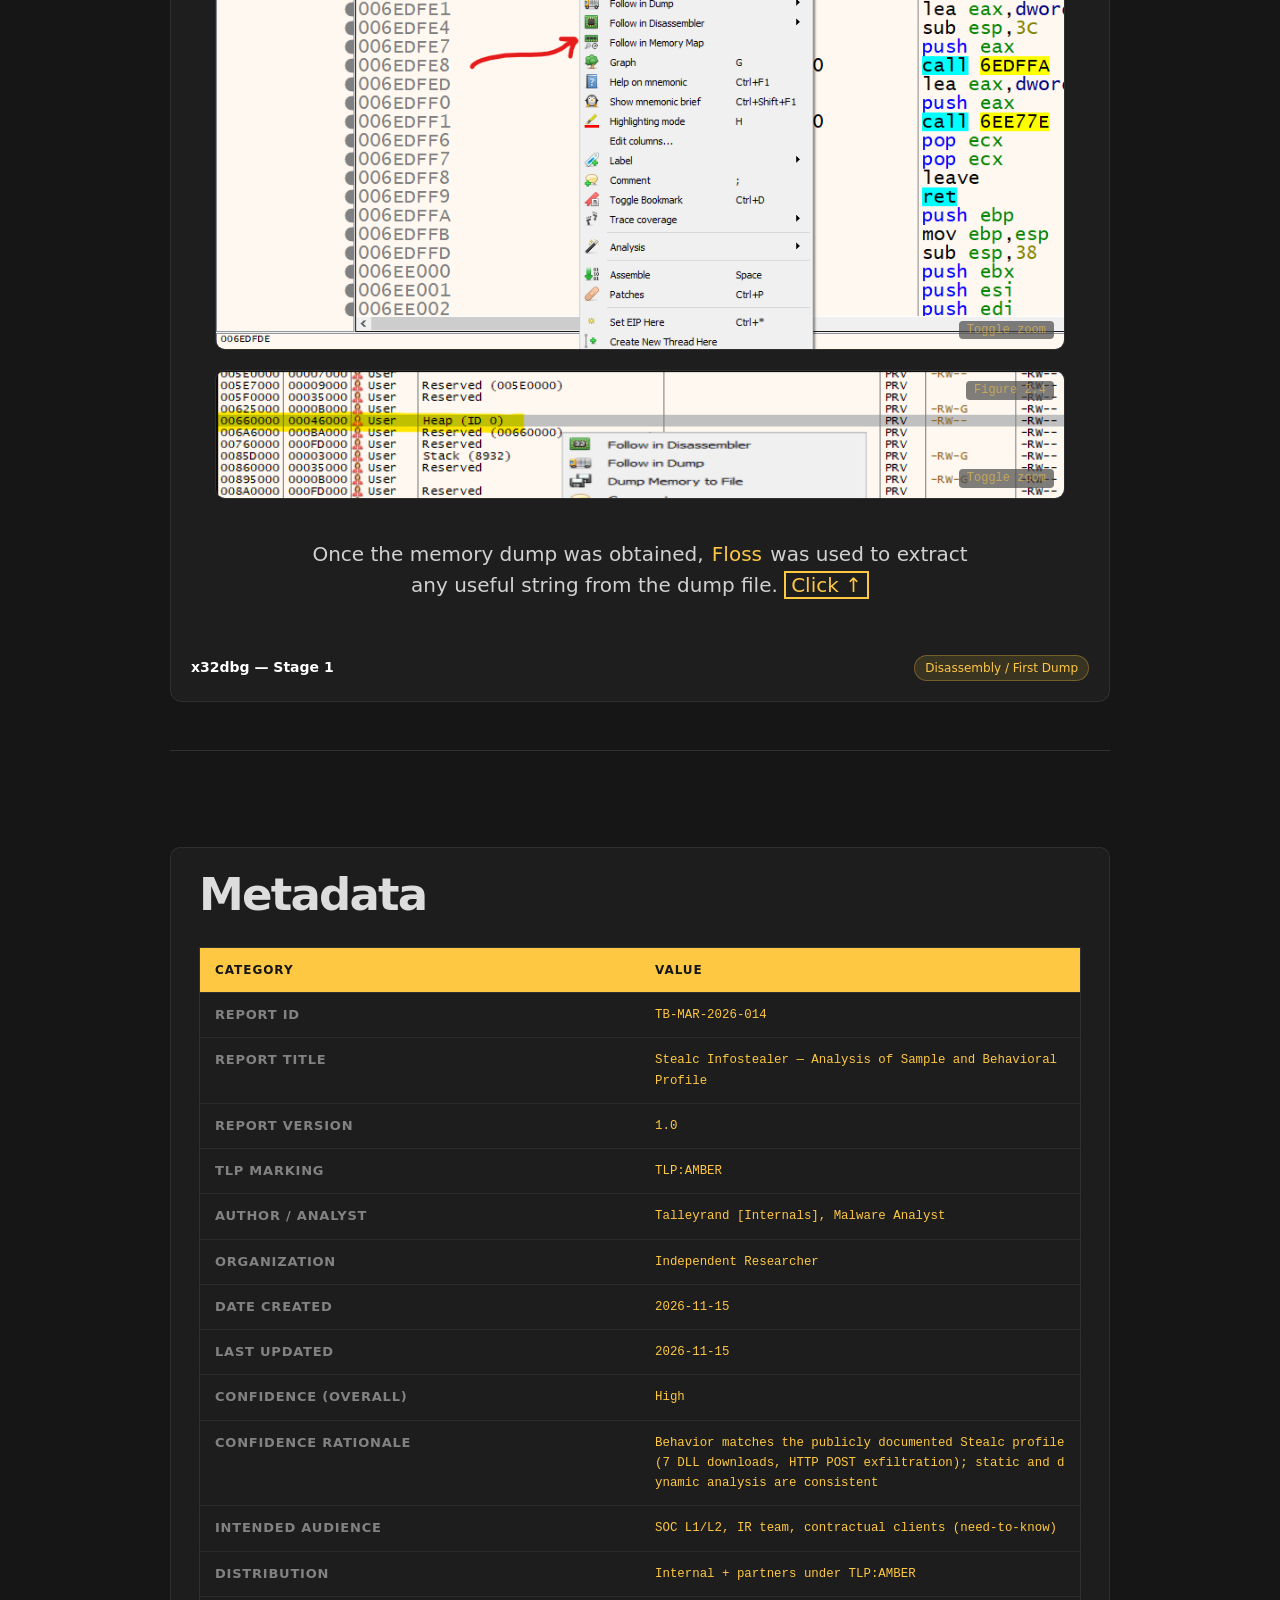
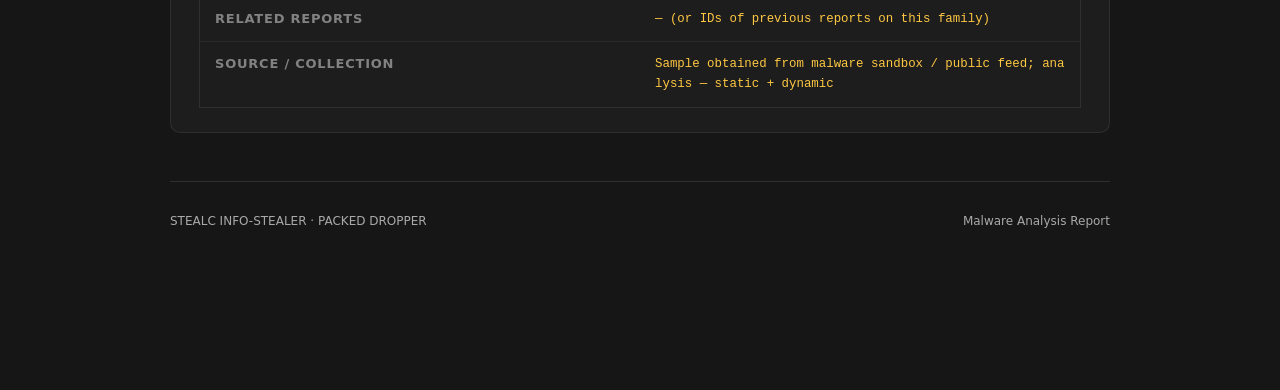
==== commit 0b5adcbf: "Add files via upload" ====
--- a/StealcReport/index.html
+++ b/StealcReport/index.html
@@ -110,7 +110,7 @@
           <div class="tip-title">💣 Unpacked Dropper</div>
           <div class="tip-row">
             <span class="tip-label">SHA-256</span>
-            <span class="tip-value highlight">bb00b7e6ab5147db4976b90b0fd61ce3d194e9f9811ff2c4cdc930ab35c4cd6a</span>
+            <span class="tip-value highlight">7ce39273e3ff8f6035cb3ae85be9c2fc8ea238f521cb32bea54008d9fd0369da</span>
           </div>
           <div class="tip-row">
             <span class="tip-label">File Size</span>
@@ -601,7 +601,8 @@
         <input type="radio" name="static-tab2" id="st-xdbg" checked > 
         <input type="radio" name="static-tab2" id="st-floss"> 
         <input type="radio" name="static-tab2" id="st-idapro"> 
-      
+        <input type="radio" name="static-tab2" id="st-xdbg2"> 
+
         <div class="tabs__bar" role="tablist">
           <label class="tab" for="st-xdbg" role="tab">
             <img class="tab__thumb" src="img/xdbg.ico.ico" alt="">
@@ -616,6 +617,11 @@
           <label class="tab" for="st-idapro" role="tab">
             <img class="tab__thumb" src="img/IDAIcon.png" alt="">
             <span class="tab__title">IDA Pro</span>
+          </label>
+
+            <label class="tab" for="st-xdbg2" role="tab">
+            <img class="tab__thumb" src="img/xdbg.ico.ico" alt="">
+            <span class="tab__title">x64dbg Stage 2</span>
           </label>
         </div>
 
@@ -705,7 +711,7 @@
 
                                       <div class="panel__caption">
                                         <strong>x32dbg — Stage 1</strong>
-                                          <span class="panel__tag">Disassembly</span>
+                                          <span class="panel__tag">Disassembly / First Dump</span>
                                       </div>
 
                         </div>
@@ -849,6 +855,122 @@
                                   
                               </div>
                         </div>
+
+                         <div class="panel" data-panel="xdbg2">
+                            <div class="static_images_block">
+                                <div class="die-image1 bgzoom">
+                                    <span class="figuren">Figure 3.6</span>
+                                    <img src="img/START_BREAKPOINT.png" alt="dynalys" class="die-stage4">
+                                </div>
+                                <div class="die-image1 bgzoom">
+                                    <span class="figuren">Figure 3.7</span>
+                                    <img src="img/JMP__AND__VIRTUALALLOC_BRKPOINT.png" alt="dynalys" class="die-stage4">
+                                </div>
+                                <div class="die-image1 bgzoom">
+                                    <span class="figuren">Figure 3.8</span>
+                                    <img src="img/VIRTUALALLOC_TRIGGER_BRKPOINT.png" alt="dynalys" class="die-stage4">
+                                </div>
+
+                                <div class="die-image1 bgzoom">
+                                    <span class="figuren">Figure 4.0</span>
+                                    <img src="img/eventually_code_in_region.png" alt="dynalys" class="die-stage4">
+                                </div>
+
+                                <div class="die-image1 bgzoom">
+                                    <span class="figuren">Figure 4.1</span>
+                                    <img src="img/MEMMAINREGION.png" alt="dynalys" class="die-stage4">
+                                </div>
+
+                                <p>Let's get this code dump and look at in IDA Pro, previosly, pass it throught FLOSS.</p>
+                                <div class="die-image1 bgzoom">
+                                    <span class="figuren">Figure 4.2</span>
+                                    <img src="img/FLOSS2.png" alt="dynalys" class="die-stage4">
+                                </div>
+                             
+                                <p>After obtaining useful strings and hints, let's proceed to analyzing the dump in IDA Pro.</p>
+
+                                <div class="die-image1 bgzoom">
+                                    <span class="figuren">Figure 4.3</span>
+                                    <img src="img/DUMP_IDA_OPCODES.png" alt="dynalys" class="die-stage4">
+                                </div>  
+                                
+                                <div class="die-image1 bgzoom">
+                                    <span class="figuren">Figure 4.4</span>
+                                    <img src="img/SUB_3C____MAIN_ENCODER.png" alt="dynalys" class="die-stage4">
+                                </div>
+                             
+                                <div class="die-image1 pwithcode">
+                                      <p>
+                                        As shown in F.4.4, there are shifted pointers.
+                                        It's used because LOCAL VARIABLES are always placed in the negative side of EBP.<br>
+                                      </p>
+                                      
+                                      <div class="code-insert">
+                                        <div class="code-title">
+                                            <h2>EXAMPLE :</h2>
+                                        </div>
+                                        <div class="code-code">
+                                            <code>
+                                                    PUSH ebp <br>
+                                                    MOV ebp, esp<br>
+                                                    SUB esp, 0x1000<br>
+                                                    MOV <b>[ebp-04h]</b>, 05h 
+                                            </code>  
+                                        </div> 
+                                      </div>
+                                      
+                                      <p>
+                                         As seen, it's going to change EBP-04h variable and shift is a negative value.
+                                         Therefore, shifted pointer are necessarily used. 
+                                      </p>
+                                </div>
+
+                               
+                              
+
+                              
+                                <div class="die-image1 bgzoom">
+                                    <span class="figuren">Figure 4.5</span>
+                                    <img src="img/SHIFTED_POINTERS.png" alt="dynalys" class="die-stage4">
+                                </div>
+
+                                
+
+                                 
+                                <div class="die-image1 bgzoom">
+                                    <span class="figuren">Figure 4.6</span>
+                                    <img src="img/LAST_JMP.png" alt="dynalys" class="die-stage4">
+                                </div>
+
+
+                                
+                                <p>
+                                   Supposedly, the final logic will be written to dCodeCave<br> [56. Line: VirtualAlloc with RW then it was made RWX by VirtualProtect]
+                                   After all of it, JMP to EAX. 
+                                </p>
+
+                                <div class="die-image1 bgzoom">
+                                    <span class="figuren">Figure 4.7</span>
+                                    <img src="img/LAST_VALLOC_BRKPOINT.png" alt="dynalys" class="die-stage4">
+                                </div>
+
+                                <div class="die-image1 bgzoom">
+                                    <span class="figuren">Figure 4.8</span>
+                                    <img src="img/SKIP_LOOP_WRITING.png" alt="dynalys" class="die-stage4">
+                                </div>
+
+                                <p>The filling part was skipped and now there is a PE32 file header
+                                   [4D5A "MZ"] in the memory region.
+                                   This region is PE32 file and it needs to be dumped and analyzed.
+                                  </p>
+
+                            </div>
+
+                                <div class="panel__caption">
+                                    <strong>x32dbg — Stage 2</strong>
+                                    <span class="panel__tag">Disassembly / Second Dump</span>
+                                </div>
+                          </div>
          
         </div>
       </div>
--- a/StealcReport/css/style.css
+++ b/StealcReport/css/style.css
@@ -943,6 +943,7 @@
 .tabs:has(#st-mcapa:checked) .tab[for="st-mcapa"],
 .tabs:has(#st-floss:checked) .tab[for="st-floss"],
 .tabs:has(#st-xdbg:checked) .tab[for="st-xdbg"],
+.tabs:has(#st-xdbg2:checked) .tab[for="st-xdbg2"],
 .tabs:has(#st-idapro:checked) .tab[for="st-idapro"],
 .tabs:has(#st-ida:checked) .tab[for="st-ida"] {
     background: #252525;
@@ -958,6 +959,7 @@
 .tabs:has(#st-die:checked) .tab[for="st-die"]::before,
 .tabs:has(#st-pe:checked)  .tab[for="st-pe"]::before,
 .tabs:has(#st-xdbg:checked) .tab[for="st-xdbg"]::before,
+.tabs:has(#st-xdbg2:checked) .tab[for="st-xdbg2"]::before,
 .tabs:has(#st-sec:checked)  .tab[for="st-sec"]::before,
 .tabs:has(#st-idapro:checked)  .tab[for="st-idapro"]::before,
 .tabs:has(#st-floss:checked)  .tab[for="st-floss"]::before,
@@ -979,6 +981,7 @@
 .tabs:has(#st-sec:checked)  .tab[for="st-sec"] .tab__thumb,
 .tabs:has(#st-idapro:checked)  .tab[for="st-idapro"] .tab__thumb,
 .tabs:has(#st-xdbg:checked) .tab[for="st-xdbg"] .tab__thumb,
+.tabs:has(#st-xdbg2:checked) .tab[for="st-xdbg2"] .tab__thumb,
 .tabs:has(#st-floss:checked) .tab[for="st-floss"] .tab__thumb,
 .tabs:has(#st-mcapa:checked) .tab[for="st-mcapa"] .tab__thumb,
 .tabs:has(#st-ida:checked) .tab[for="st-ida"] .tab__thumb {
@@ -1004,6 +1007,7 @@
 .tabs:has(#st-die:checked) .panel[data-panel="die"],
 .tabs:has(#st-pe:checked)  .panel[data-panel="pe"],
 .tabs:has(#st-xdbg:checked)  .panel[data-panel="d_xdbg"],
+.tabs:has(#st-xdbg2:checked)  .panel[data-panel="xdbg2"],
 .tabs:has(#st-floss:checked)  .panel[data-panel="floss"],
 .tabs:has(#st-idapro:checked)  .panel[data-panel="idapro"],
 .tabs:has(#st-sec:checked)  .panel[data-panel="sec"],
@@ -1012,6 +1016,53 @@
     display: block;
 }
 
+.code-insert {
+    position: relative;
+    width: max-content;
+    
+   padding: 40px 0 0 0;
+  
+}
+
+.code-title h2{
+    left: -50px;
+    top: 0;
+    position: absolute;
+    font-size: 25px;
+    color:  rgb(193, 91, 91);;
+}
+
+.code-code {
+   border: 3px solid rgb(67, 33, 33);
+   padding: 7px 9px;
+   border-radius: 3px;
+}
+
+.code-code code {
+    width: max-content;
+    color: rgb(188, 106, 106);
+    font-size: 20px;
+}
+
+.code-code b {
+   color: rgb(238, 138, 138);
+}
+
+.pwithcode {
+    display: flex;
+    flex-direction: column;
+    background: #1e1e1e;
+    border-radius: 0;
+    border: 0;
+    justify-content: center;
+    align-items: center;
+    padding: 0 0 20px 0;
+    cursor: none;
+    pointer-events: none;
+}
+.pwithcode::after {
+    display: none;
+}
 
 .panel__img {
     width: 100%;
